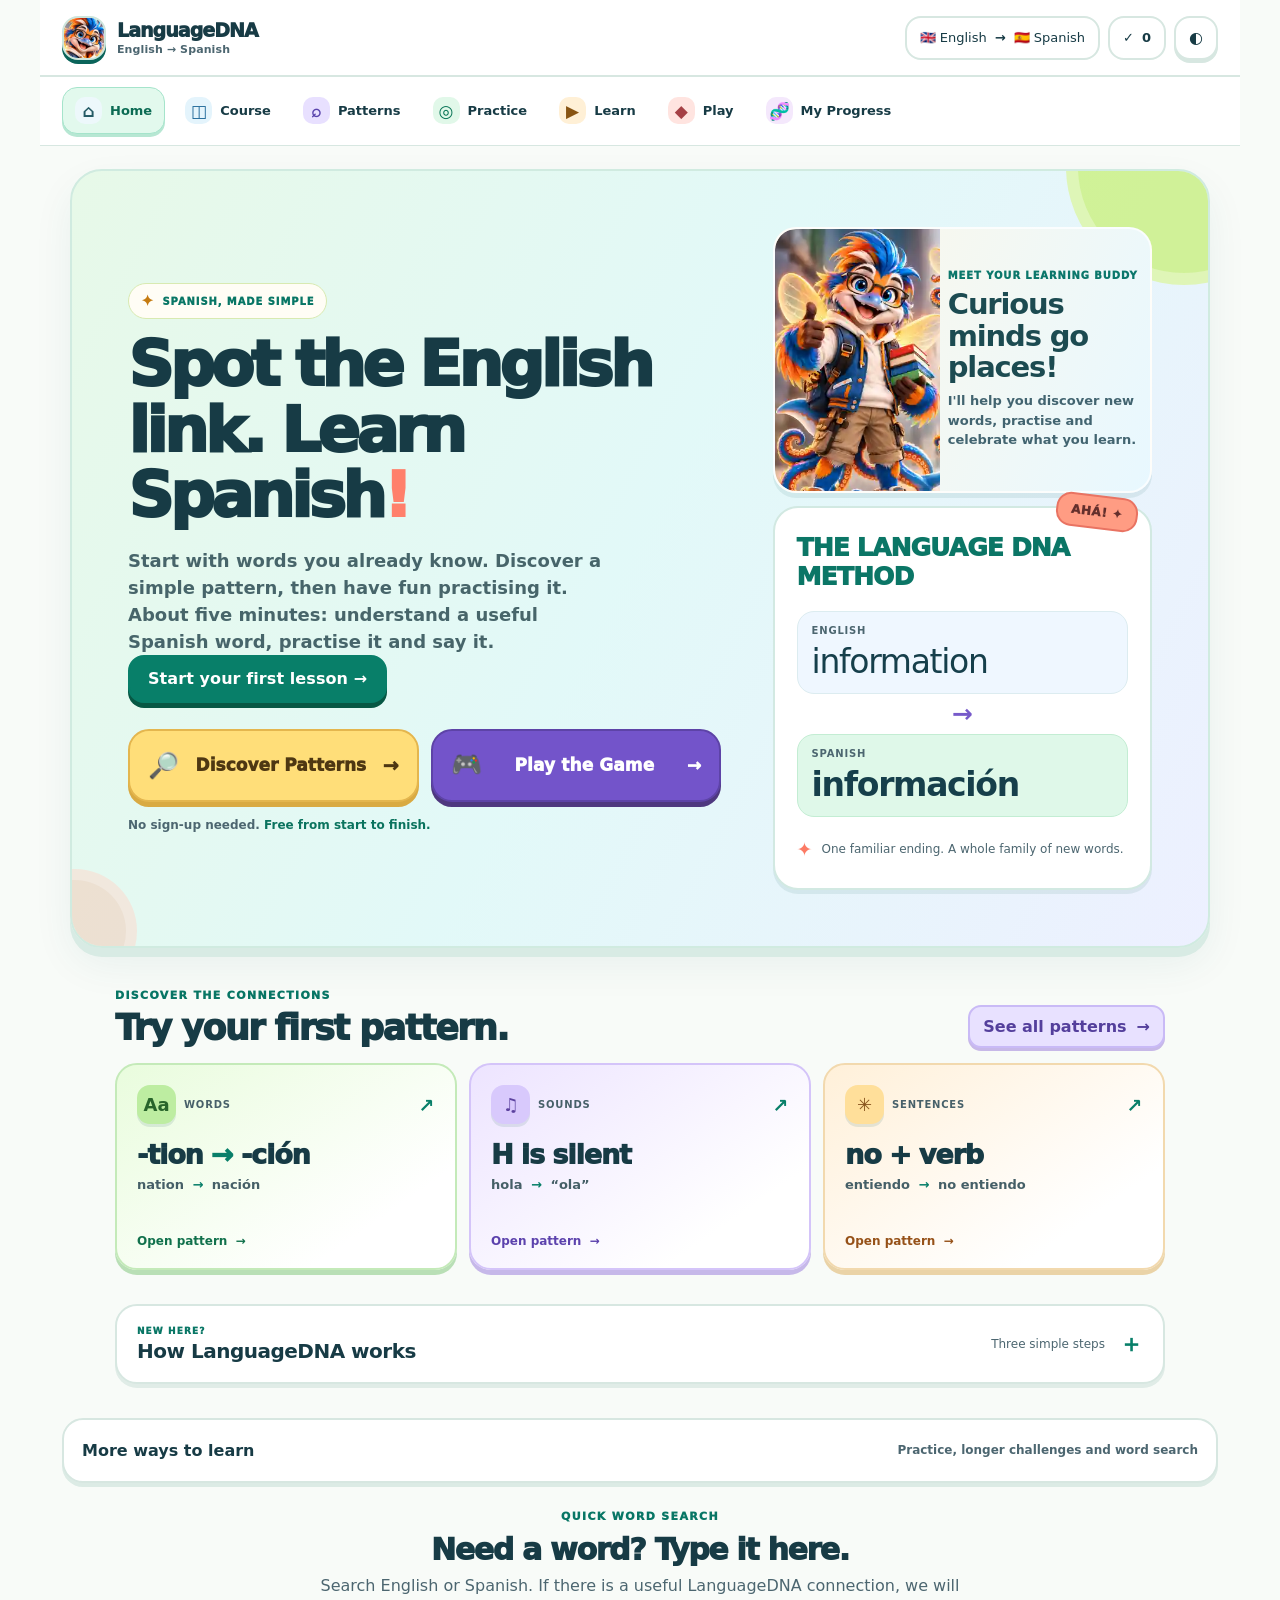
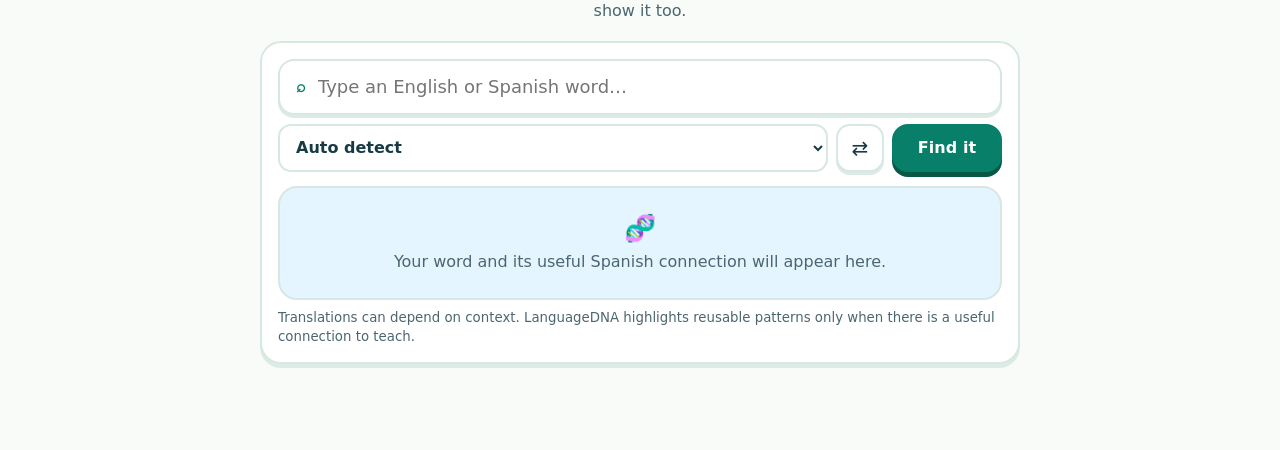
==== index.html @ 072f753b "Version, offline-cache, and test mascot integration: index.html" ====
<!DOCTYPE html>
<html lang="en">
<head>
  <meta charset="UTF-8" />
  <meta name="viewport" content="width=device-width, initial-scale=1" />
  <meta name="theme-color" content="#0b826d" />
  <meta name="description" content="LanguageDNA — learn Spanish through links between English and Spanish words, sounds and sentence patterns." />
  <title>LanguageDNA — Learn Spanish Through Patterns</title>
  <link rel="manifest" href="manifest.webmanifest" />
  <link rel="icon" href="app-icon.svg" type="image/svg+xml" />
  <link rel="stylesheet" href="styles.css?v=30" />
</head>
<body>
  <a class="skip-link" href="#main">Skip to content</a>
  <div class="app-shell">
    <header class="topbar">
      <button class="brand" type="button" data-view="home" aria-label="LanguageDNA home">
        <span class="brand-mark mascot-brand-mark" aria-hidden="true"><img src="assets/mascot/learning-buddy-face.webp" alt="" width="42" height="42" /></span>
        <span><strong>LanguageDNA</strong><small>English → Spanish</small></span>
      </button>
      <div class="topbar-actions">
        <div class="course-pill" aria-label="English to Spanish"><span>🇬🇧 English</span><b>→</b><span>🇪🇸 Spanish</span></div>
        <div class="stat-pill" title="Patterns strong in four or more skills"><span aria-hidden="true">✓</span><strong id="headerMastered">0</strong></div>
        <button class="icon-btn" id="themeButton" type="button" aria-label="Toggle dark mode" title="Toggle dark mode">◐</button>
      </div>
    </header>

    <nav class="primary-nav" aria-label="Primary navigation">
      <button class="nav-item active" type="button" data-view="home"><span>⌂</span><b>Home</b></button>
      <button class="nav-item mobile-hide" type="button" data-view="course"><span>◫</span><b>Course</b></button>
      <button class="nav-item" type="button" data-view="library"><span>⌕</span><b>Patterns</b></button>
      <button class="nav-item mobile-hide" type="button" data-view="practice"><span>◎</span><b>Practice</b></button>
      <button class="nav-item" type="button" data-view="tutor"><span>▶</span><b>Learn</b></button>
      <button class="nav-item" type="button" data-view="game"><span>◆</span><b>Play</b></button>
      <button class="nav-item mobile-hide" type="button" data-view="dna"><span>🧬</span><b>My Progress</b></button>
      <button class="nav-item mobile-more-trigger" type="button" data-mobile-more aria-expanded="false"><span>•••</span><b>More</b></button>
    </nav>
    <div class="mobile-more-menu" id="mobileMoreMenu" hidden>
      <button type="button" data-view="course"><span>◫</span><strong>Guided course</strong><small>A1 → A2 → B1 path</small></button>
      <button type="button" data-view="practice"><span>◎</span><strong>Practice</strong><small>Extra questions and speaking</small></button>
      <button type="button" data-view="dna"><span>🧬</span><strong>My Progress</strong><small>Your progress and reviews</small></button>
    </div>

    <main id="main">
      <section class="view active" data-view-panel="home">
        <section class="simple-home-hero" aria-labelledby="homeTitle">
          <div class="simple-home-copy">
            <span class="eyebrow">SPANISH, MADE SIMPLE</span>
            <h1 id="homeTitle">Spot the English link. Learn Spanish<span class="hero-period">!</span></h1>
            <p>Start with words you already know. Discover a simple pattern, then have fun practising it.</p>
            <p id="firstLessonOutcome">About five minutes: understand a useful Spanish word, practise it and say it.</p><button type="button" class="primary-btn" id="startBeginner">Start your first lesson →</button>
            <div class="simple-home-actions home-two-paths" aria-label="Two ways to learn Spanish">
              <button class="secondary-btn simple-home-explore" type="button" data-view="library"><span aria-hidden="true">🔎</span> Discover Patterns <span aria-hidden="true">→</span></button>
              <button class="primary-btn home-play-button" type="button" data-quest-open><span aria-hidden="true">🎮</span> Play the Game <span aria-hidden="true">→</span></button>
            </div>

            <small class="simple-start-note">No sign-up needed. <b>Free from start to finish.</b></small>
          </div>
          <div class="mascot-showcase">
            <div class="mascot-home-intro">
              <img class="mascot-home-art" src="assets/mascot/learning-buddy.webp" width="280" height="531" fetchpriority="high" decoding="async" alt="Our smiling blue-and-orange learning buddy with glasses, books, glowing wings and octopus tentacles." />
              <div class="mascot-home-greeting">
                <span>MEET YOUR LEARNING BUDDY</span>
                <strong>Curious minds go places!</strong>
                <small>I'll help you discover new words, practise and celebrate what you learn.</small>
              </div>
            </div>
            <div class="simple-dna-example" aria-label="Example: information becomes información">
              <span class="example-kicker">THE LANGUAGE DNA METHOD</span>
              <div class="example-words"><div><small>ENGLISH</small><span>information</span></div><b aria-hidden="true">→</b><div><small>SPANISH</small><strong>información</strong></div></div>
              <div class="example-bridge"><span aria-hidden="true">✦</span><span>One familiar ending. A whole family of new words.</span></div>
            </div>
          </div>
        </section>

        <section class="home-patterns" aria-labelledby="homePatternsTitle">
          <div class="home-patterns-heading">
            <div><span class="eyebrow">DISCOVER THE CONNECTIONS</span><h2 id="homePatternsTitle">Try your first pattern.</h2></div>
            <button class="home-patterns-all" type="button" data-view="library">See all patterns <span aria-hidden="true">→</span></button>
          </div>
          <div class="home-patterns-grid">
            <button type="button" class="home-pattern-card words" data-open="tion-cion" aria-label="Learn the tion to ción word pattern">
              <span class="home-pattern-category"><span class="home-pattern-symbol" aria-hidden="true">Aa</span> WORDS <span class="home-pattern-arrow" aria-hidden="true">↗</span></span>
              <strong>-tion <span aria-hidden="true">→</span> -ción</strong>
              <span class="home-pattern-sample">nation <b>→</b> nación</span>
              <span class="home-pattern-link">Open pattern <span aria-hidden="true">→</span></span>
            </button>
            <button type="button" class="home-pattern-card sounds" data-open="h-silent" aria-label="Learn the silent H sound pattern">
              <span class="home-pattern-category"><span class="home-pattern-symbol" aria-hidden="true">♫</span> SOUNDS <span class="home-pattern-arrow" aria-hidden="true">↗</span></span>
              <strong>H is silent</strong>
              <span class="home-pattern-sample">hola <b>→</b> “ola”</span>
              <span class="home-pattern-link">Open pattern <span aria-hidden="true">→</span></span>
            </button>
            <button type="button" class="home-pattern-card sentences" data-open="no-before-verb" aria-label="Learn how to say no plus a verb in Spanish">
              <span class="home-pattern-category"><span class="home-pattern-symbol" aria-hidden="true">✳</span> SENTENCES <span class="home-pattern-arrow" aria-hidden="true">↗</span></span>
              <strong>no + verb</strong>
              <span class="home-pattern-sample">entiendo <b>→</b> no entiendo</span>
              <span class="home-pattern-link">Open pattern <span aria-hidden="true">→</span></span>
            </button>
          </div>
        </section>

        <section class="home-learning-journey" id="homeLearningJourney" aria-label="Your next step" hidden></section>

        <section class="simple-how" aria-labelledby="simpleHowTitle">
          <details class="home-how-disclosure">
            <summary><span><span class="eyebrow">NEW HERE?</span><strong id="simpleHowTitle">How LanguageDNA works</strong></span><small>Three simple steps</small></summary>
          <div class="simple-section-heading">
            <span class="eyebrow">HOW IT WORKS</span>
            <h2>Three simple steps.</h2>
          </div>
          <div class="simple-how-grid">
            <article><span>1</span><div><strong>Start with English</strong><small>Begin with a word, phrase or idea you already understand.</small></div></article>
            <article><span>2</span><div><strong>Spot the Spanish link</strong><small>See and hear the connection without a long grammar lesson.</small></div></article>
            <article><span>3</span><div><strong>Use it straight away</strong><small>Choose it, say it and practise it in a real-life situation.</small></div></article>
          </div>
          </details>
        </section>

        <details class="home-more-tools"><summary><span>More ways to learn</span><small>Practice, longer challenges and word search</small></summary><section class="simple-next" aria-labelledby="simpleNextTitle">
          <div class="simple-section-heading">
            <span class="eyebrow">START ANYWHERE</span>
            <h2 id="simpleNextTitle">Choose another activity</h2>
          </div>
          <div class="simple-path-grid">
            <button type="button" class="simple-path-card learn" data-view="tutor" data-tutor-open="daily">
              <span>▶</span><div><strong>Learn now</strong><small>Continue your 5-minute lesson.</small></div>
            </button>
            <button type="button" class="simple-path-card" data-smart-review>
              <span>◎</span><div><strong>Practise</strong><small>Review what needs strengthening.</small></div>
            </button>
            <button type="button" class="simple-path-card" data-view="game" data-everyday-open="game">
              <span>◆</span><div><strong>40-question challenge</strong><small>Optional advanced challenge, not for first-time beginners.</small></div>
            </button>
            <a class="simple-path-card" href="#quickTranslator">
              <span>⌕</span><div><strong>Find a word</strong><small>Look up an English or Spanish word.</small></div>
            </a>
          </div>
        </section></details>

        <section class="simple-translator" id="quickTranslator" aria-labelledby="translatorTitle">
          <div class="simple-section-heading">
            <span class="eyebrow">QUICK WORD SEARCH</span>
            <h2 id="translatorTitle">Need a word? Type it here.</h2>
            <p>Search English or Spanish. If there is a useful LanguageDNA connection, we will show it too.</p>
          </div>
          <div class="translator-panel simple-translator-panel">
            <form id="translationForm" class="translation-form">
              <label class="translator-input-wrap">
                <span aria-hidden="true">⌕</span><span class="sr-only">Word to translate</span>
                <input id="translationInput" type="search" placeholder="Type an English or Spanish word…" autocomplete="off" spellcheck="false" />
              </label>
              <div class="translation-controls">
                <select id="translationDirection" aria-label="Translation direction">
                  <option value="auto">Auto detect</option>
                  <option value="en-es">English → Spanish</option>
                  <option value="es-en">Spanish → English</option>
                </select>
                <button id="translationSwap" class="swap-btn" type="button" aria-label="Swap translation direction" title="Swap direction">⇄</button>
                <button id="translationButton" class="primary-btn translate-btn" type="submit">Find it</button>
              </div>
            </form>
            <div id="translationResult" class="translation-result" aria-live="polite">
              <div class="translation-empty"><span>🧬</span><p>Your word and its useful Spanish connection will appear here.</p></div>
            </div>
            <small class="translator-note">Translations can depend on context. LanguageDNA highlights reusable patterns only when there is a useful connection to teach.</small>
          </div>
        </section>
      </section>

      <section class="view" data-view-panel="course">
        <div class="page-intro course-intro">
          <span class="eyebrow">GUIDED COURSE</span>
          <h1>From first links to real conversation.</h1>
          <p>Follow a clear A1 → A2 → B1 path. Units unlock as you build enough of the previous unit, while Smart Practice adapts the questions to your memory and weakest skills.</p>
        </div>

        <section class="course-progress-hero" id="courseProgressHero" aria-live="polite"></section>

        <div class="course-level-tabs" id="courseLevelTabs" aria-label="Course levels"></div>
        <section class="course-level-summary" id="courseLevelSummary"></section>
        <div class="course-unit-grid" id="courseUnitGrid"></div>
      </section>

      <section class="view" data-view-panel="library">
        <div class="page-intro library-intro library-intro-simple">
          <span class="eyebrow">PATTERNS</span>
          <h1>Learn one useful pattern at a time.</h1>
          <p>A pattern is a shortcut that helps English speakers understand, pronounce or build Spanish. Open one, understand the idea, then practise it.</p>
        </div>

        <section class="pattern-next-card" id="patternNextCard" aria-live="polite"></section>

        <section class="library-section library-section-simple" aria-labelledby="libraryTitle">
          <div class="library-simple-heading">
            <div>
              <span class="eyebrow">BROWSE PATTERNS</span>
              <h2 id="libraryTitle">Choose a pattern to discover.</h2>
              <p id="resultsSummary">Loading patterns…</p>
            </div>
          </div>

          <label class="pattern-search-simple">
            <span aria-hidden="true">⌕</span>
            <span class="sr-only">Search patterns</span>
            <input id="searchInput" type="search" placeholder="Search a pattern or example…" autocomplete="off" />
          </label>

          <div class="library-beginner-start"><span aria-hidden="true">🌱</span><div><strong>New to Spanish? Start here.</strong><small>Try the silent H — one simple idea you can learn in a minute.</small></div><button type="button" class="secondary-btn" data-open="h-silent">Try an easy pattern →</button></div>
          <div class="quick-filter-row library-filter-row" id="quickFilters" aria-label="Filter patterns">
            <button type="button" class="chip active" data-quick="all">All</button>
            <button type="button" class="chip" data-quick="cognates">Word patterns</button>
            <button type="button" class="chip" data-quick="pronunciation">Sounds</button>
            <button type="button" class="chip" data-quick="sentence">Sentences</button>
            <button type="button" class="chip" data-quick="verbs">Verbs</button>
            <button type="button" class="chip" data-quick="questions">Questions</button>
          </div>

          <div class="pattern-grid" id="patternGrid" aria-live="polite"></div>
          <div class="empty-state" id="emptyState" hidden>
            <strong>No patterns found.</strong>
            <p>Try another word or show all patterns.</p>
            <button type="button" class="secondary-btn" id="resetFilters">Show all patterns</button>
          </div>
        </section>
      </section>

      <section class="view" data-view-panel="practice">
        <div class="page-intro practice-intro">
          <span class="eyebrow">PRACTICE</span><h1>One clear question at a time.</h1>
          <p>Answer what you can. If you are unsure, tap <strong>Need help?</strong> for a short clue and example.</p>
        </div>
        <section class="smart-review-bar" id="smartReviewBar" aria-label="Spaced repetition review status">
          <div><span class="eyebrow">QUICK REVIEW</span><strong><span id="reviewDueCount">0</span> ready to review</strong><small id="reviewDueText">We will choose what is most useful to practise.</small></div>
          <button type="button" class="primary-btn" id="reviewStartButton" data-smart-review>Start smart review</button>
        </section>
        <section class="lesson-session-panel" id="lessonSessionPanel" hidden aria-live="polite"></section>
        <div class="practice-toolbar"><label for="practicePatternSelect"><strong>Choose a pattern to practise</strong></label><select id="practicePatternSelect"></select></div>
        <div class="practice-mode-grid">
          <button type="button" class="mode-card" data-mode="write"><span>✍️</span><strong>Write</strong><small>Type the Spanish</small></button>
          <button type="button" class="mode-card" data-mode="speak"><span>🎙️</span><strong>Speak</strong><small>Say it aloud</small></button>
          <button type="button" class="mode-card" data-mode="hear"><span>👂</span><strong>Hear</strong><small>Understand the sound</small></button>
          <button type="button" class="mode-card active" data-mode="choice"><span>↔️</span><strong>Choose</strong><small>Best for beginners</small></button>
          <button type="button" class="mode-card" data-mode="tick"><span>✓</span><strong>Spot it</strong><small>Rapid recognition</small></button>
        </div>
        <section class="practice-stage" id="practiceStage" aria-live="polite"></section>
      </section>

      <section class="view" data-view-panel="tutor">
        <div class="page-intro tutor-intro">
          <span class="eyebrow">PERSONALISED SPANISH COACH</span>
          <h1>Use the Spanish you already know.</h1>
          <p>Keep it simple: a five-minute daily lesson, short real-life scenarios, and a conversation coach that stays close to your unlocked vocabulary instead of overwhelming you.</p>
        </div>

        <div class="tutor-tabs" aria-label="Tutor modes">
          <button type="button" class="active" data-tutor-tab="daily">Daily 5</button>
          <button type="button" data-tutor-tab="conversation">Conversation</button>
          <button type="button" data-tutor-tab="scenarios">Real-life scenarios</button>
        </div>

        <section id="dailyTutorPanel"></section>
        <section id="conversationTutorPanel" hidden></section>
        <section id="scenarioTutorPanel" hidden></section>
      </section>

      <section class="view" data-view-panel="game">
        <div class="page-intro game-intro">
          <span class="eyebrow">PLAY LANGUAGE DNA</span>
          <h1>Little quests. Big discoveries.</h1>
          <p>Five fun questions per adventure. Learn the Spanish link, collect stars and try a new world whenever you're ready.</p>
        </div>

        <section id="patternQuest" class="pattern-quest" aria-label="Pattern Quest game"></section>
        <div class="everyday-game-tabs" aria-label="More word challenges">
          <button type="button" class="active" data-everyday-tab="learn">More words to explore</button>
          <button type="button" data-everyday-tab="game">Advanced 40-question challenge</button>
        </div>

        <section id="everydayLearnPanel"></section>
        <section id="gameModePanel" hidden></section>
      </section>

      <section class="view" data-view-panel="dna">
        <div class="page-intro dna-intro">
          <span class="eyebrow">MY SPANISH</span><h1>See what you can actually do.</h1>
          <p>Useful real-life abilities first. Detailed learning data stays available when you want it.</p>
        </div>

        <section class="dna-outcome-hero" id="dnaOutcomeHero" aria-live="polite"></section>
        <section class="quest-progress-summary" id="questProgressSummary" aria-label="Pattern Quest stars"></section>

        <section class="dna-capabilities-section" aria-labelledby="dnaCapabilitiesTitle">
          <div class="section-heading compact">
            <div><span class="eyebrow">REAL-LIFE ABILITIES</span><h2 id="dnaCapabilitiesTitle">What your Spanish is unlocking.</h2></div>
          </div>
          <div class="dna-capability-grid" id="dnaCapabilities"></div>
        </section>

        <section class="journey-wins" aria-labelledby="journeyWinsTitle">
          <div class="section-heading compact"><div>
            <span class="eyebrow">SMALL WINS</span>
            <h2 id="journeyWinsTitle">Progress at your pace.</h2>
            <p id="journeyWinsStatus">Your learning milestones appear here. No streak pressure.</p>
          </div></div>
          <div class="journey-milestones" id="journeyMilestones"></div>
        </section>

        <section class="app-progress-tools" id="appProgressTools" aria-live="polite"></section>

        <details class="dna-more-details">
          <summary><span>More progress details</span><small>Memory, pronunciation, patterns and weekly activity</small></summary>
          <div class="dna-details-inner">
            <div class="dna-overview dna-detail-progress">
              <div class="dna-ring" id="dnaRing"><div><strong id="dnaPercent">0%</strong><span>skills built</span></div></div>
              <div class="skill-summary" id="skillSummary"></div>
            </div>

            <div class="dna-intelligence-grid" id="dnaIntelligenceGrid">
              <article class="dna-metric"><span>🧬</span><strong id="dnaPatternStrong">0</strong><small>strong patterns</small></article>
              <article class="dna-metric"><span>⏱</span><strong id="dnaReviewDue">0</strong><small>reviews due</small></article>
              <article class="dna-metric"><span>🎙️</span><strong id="dnaPronunciation">—</strong><small>speech recognition average</small></article>
              <article class="dna-metric"><span>🧱</span><strong id="dnaSentenceStrong">0</strong><small>sentence frames strong</small></article>
              <article class="dna-metric"><span>🔗</span><strong id="dnaWordReach">—</strong><small>pattern-linked words in reach</small></article>
              <article class="dna-metric"><span>💬</span><strong id="dnaWordsKnown">0</strong><small>everyday words familiar</small></article>
              <article class="dna-metric"><span>🌍</span><strong id="dnaSituationsReady">—</strong><small>real-life situations ready</small></article>
              <article class="dna-metric"><span>☀️</span><strong id="dnaDailyWeek">—</strong><small>Daily 5s this week</small></article>
            </div>

            <section class="dna-health-grid">
              <article class="dna-health-card" id="memoryHealth"></article>
              <article class="dna-health-card" id="pronunciationHealth"></article>
            </section>

            <section class="dna-command-center" id="dnaCommandCenter">
              <div class="section-heading">
                <div><span class="eyebrow">YOUR LEARNING</span><h2>Why LanguageDNA chose your next step.</h2></div>
              </div>
              <div class="command-grid">
                <article class="command-primary" id="dnaRecommendation"></article>
                <article class="command-card" id="weeklyProgress"></article>
                <article class="command-card" id="strengthProfile"></article>
                <article class="command-card" id="reviewCalendar"></article>
              </div>
            </section>

            <section class="dna-section">
              <div class="section-heading"><div><span class="eyebrow">YOUR PATTERN MAP</span><h2>Connections by family</h2><p>Tap any node to reopen that pattern.</p></div></div>
              <div class="dna-map" id="dnaMap"></div>
            </section>

            <section class="dna-section">
              <div class="section-heading"><div><span class="eyebrow">MEANING COVERAGE</span><h2>WHO · WHAT · WHERE · WHY · WHEN</h2></div></div>
              <div class="coverage-grid" id="coverageGrid"></div>
            </section>

            <section class="next-best" id="nextBestCard">
              <div><span class="eyebrow">NEXT BEST LINK</span><h2 id="nextBestTitle">Start your first pattern</h2><p id="nextBestText">Your next useful connection will appear here.</p></div>
              <button type="button" class="primary-btn" id="nextBestButton">Practise this link</button>
            </section>
          </div>
        </details>
      </section>
    </main>
  </div>

  <dialog class="pattern-dialog" id="patternDialog" aria-labelledby="dialogTitle">
    <div class="dialog-inner"><button type="button" class="dialog-close" aria-label="Close">×</button><div id="dialogContent"></div></div>
  </dialog>

  <dialog class="account-dialog" id="accountDialog" aria-label="Free LanguageDNA account">
    <div class="account-dialog-inner"><button type="button" class="dialog-close" data-account-close aria-label="Close account window">×</button><div id="accountDialogContent"></div></div>
  </dialog>

  <div class="toast" id="toast" role="status" aria-live="polite"></div>
  <script src="supabase-config.js?v=1"></script>
  <script src="cloud-sync.js?v=2"></script>
  <script src="everyday-data.js?v=1"></script>
  <script src="pattern-teaching.js?v=4"></script>
  <script src="app.js?v=32"></script>
  <script src="profile-tools.js?v=3"></script>
  <script src="learning-wins.js?v=3"></script>
  <script src="pattern-quest.js?v=9"></script>
</body>
</html>
---- styles.css ----
:root{--bg:#f8f7f0;--surface:#fff;--surface-2:#f0f3ed;--text:#143b31;--muted:#64756f;--border:#d7dfd8;--green:#1d6b54;--green-dark:#123c31;--green-soft:#dff0e8;--lime:#b8d84f;--sound:#e4eef5;--word:#e8f2df;--sentence:#f5eadc;--verb:#eee7f7;--question:#f5e6ea;--shadow:0 18px 50px rgba(22,61,51,.09)}
*{box-sizing:border-box}html{scroll-behavior:smooth}body{margin:0;background:var(--bg);color:var(--text);font-family:Inter,ui-sans-serif,system-ui,-apple-system,BlinkMacSystemFont,"Segoe UI",sans-serif}button,input,select{font:inherit}button{color:inherit}button:focus-visible,input:focus-visible,select:focus-visible{outline:3px solid rgba(29,107,84,.26);outline-offset:2px}.sr-only{position:absolute!important;width:1px!important;height:1px!important;padding:0!important;margin:-1px!important;overflow:hidden!important;clip:rect(0,0,0,0)!important;white-space:nowrap!important;border:0!important}.skip-link{position:absolute;left:-999px;top:0;background:var(--text);color:#fff;padding:10px;z-index:100}.skip-link:focus{left:8px;top:8px}.app-shell{width:min(1200px,100%);margin:0 auto;min-height:100vh}
.topbar{min-height:76px;display:flex;align-items:center;justify-content:space-between;gap:16px;padding:13px 22px;border-bottom:1px solid var(--border);position:sticky;top:0;z-index:30;background:color-mix(in srgb,var(--bg) 94%,transparent);backdrop-filter:blur(14px)}.brand{display:flex;align-items:center;gap:11px;border:0;background:transparent;padding:0;cursor:pointer;text-align:left}.brand-mark{width:44px;height:44px;display:grid;place-items:center;border-radius:14px;background:var(--green-soft);font-size:24px}.brand strong{display:block;font-size:18px;letter-spacing:-.02em}.brand small{display:block;color:var(--muted);font-size:11px;margin-top:2px}.topbar-actions{display:flex;align-items:center;gap:8px}.course-pill,.stat-pill{min-height:44px;border:1px solid var(--border);background:var(--surface);border-radius:14px;display:flex;align-items:center;gap:8px;padding:0 13px;font-size:13px}.icon-btn{width:44px;height:44px;border:1px solid var(--border);background:var(--surface);border-radius:14px;cursor:pointer}
.primary-nav{display:flex;gap:6px;padding:9px 22px;border-bottom:1px solid var(--border);background:var(--bg);position:sticky;top:76px;z-index:25}.nav-item{min-height:46px;padding:0 16px;display:flex;align-items:center;gap:8px;border:0;border-radius:13px;background:transparent;cursor:pointer;color:var(--muted)}.nav-item b{font-weight:800}.nav-item.active{background:var(--green-soft);color:var(--green-dark)}
main{padding:0 22px 52px}.view{display:none}.view.active{display:block}h1,h2,h3,p{margin-top:0}h1{font-size:clamp(42px,6vw,72px);line-height:.98;letter-spacing:-.055em;margin-bottom:21px}h1 em{font-style:normal;color:var(--green)}h2{letter-spacing:-.04em}.eyebrow{display:inline-block;font-size:11px;font-weight:900;letter-spacing:.12em;color:var(--green);margin-bottom:9px}.primary-btn,.secondary-btn{min-height:48px;padding:0 18px;border-radius:14px;font-weight:850;cursor:pointer}.primary-btn{border:1px solid var(--green-dark);background:var(--green-dark);color:#fff}.secondary-btn{border:1px solid var(--border);background:var(--surface);color:var(--text)}.text-btn{border:0;background:transparent;color:var(--green);font-weight:850;cursor:pointer}
.welcome-grid{display:grid;grid-template-columns:minmax(0,.92fr) minmax(450px,1.08fr);gap:36px;align-items:center;padding:54px 0 42px}.welcome-copy p{color:var(--muted);font-size:18px;line-height:1.65;max-width:620px}.welcome-actions{display:flex;gap:10px;flex-wrap:wrap;margin-top:24px}.beginner-steps{display:grid;grid-template-columns:repeat(3,1fr);gap:9px;margin-top:29px}.beginner-steps>div{min-width:0;border-top:1px solid var(--border);padding-top:13px;display:flex;gap:9px}.beginner-steps>div>span{width:25px;height:25px;flex:0 0 auto;display:grid;place-items:center;border-radius:999px;background:var(--green-soft);font-size:11px;font-weight:900}.beginner-steps p{margin:0!important;font-size:13px!important;line-height:1.35!important}.beginner-steps strong,.beginner-steps small{display:block}.beginner-steps small{color:var(--muted);margin-top:3px}
.translator-panel{min-width:0;background:var(--surface);border:1px solid var(--border);border-radius:28px;padding:22px;box-shadow:var(--shadow)}.translator-heading{display:flex;justify-content:space-between;gap:16px;align-items:flex-start;margin-bottom:16px}.translator-heading .eyebrow{margin-bottom:4px}.translator-heading h2{font-size:31px;margin:0}.translator-badge{padding:7px 10px;border-radius:999px;background:var(--green-soft);color:var(--green-dark);font-size:11px;font-weight:850;white-space:nowrap}.translation-form{display:grid;gap:9px}.translator-input-wrap{min-height:62px;display:flex;align-items:center;gap:10px;padding:0 16px;border:1px solid var(--border);background:var(--bg);border-radius:17px}.translator-input-wrap>span[aria-hidden]{color:var(--green);font-weight:900}.translator-input-wrap input{width:100%;min-width:0;border:0;outline:0;background:transparent;color:var(--text);font-size:18px}.translation-controls{display:grid;grid-template-columns:minmax(0,1fr) 48px auto;gap:8px}.translation-controls select{min-width:0;min-height:48px;border:1px solid var(--border);background:var(--surface);color:var(--text);border-radius:14px;padding:0 12px}.swap-btn{width:48px;min-height:48px;border:1px solid var(--border);border-radius:14px;background:var(--surface);cursor:pointer;font-size:20px}.translate-btn{min-width:110px}.translation-result{margin-top:14px;min-height:155px;padding:15px;border:1px solid var(--border);background:var(--surface-2);border-radius:18px}.translation-empty,.translation-loading,.translation-error{min-height:123px;display:grid;place-items:center;align-content:center;text-align:center;color:var(--muted)}.translation-empty span{font-size:26px}.translation-empty p,.translation-loading p,.translation-error p{margin:7px 0 0;line-height:1.45}.translation-loading span{width:24px;height:24px;border:3px solid var(--border);border-top-color:var(--green);border-radius:50%;animation:spin .8s linear infinite}@keyframes spin{to{transform:rotate(360deg)}}.translation-meta{font-size:10px;font-weight:900;letter-spacing:.08em;text-transform:uppercase;color:var(--muted);margin-bottom:9px}.translation-pair{display:grid;grid-template-columns:1fr 28px 1fr;gap:9px;align-items:center}.translation-side{position:relative;min-width:0;padding:12px 42px 12px 12px;border-radius:14px;background:var(--surface);border:1px solid var(--border)}.translation-side.target{background:var(--green-soft)}.translation-side small{display:block;color:var(--muted);font-size:10px;margin-bottom:3px}.translation-side strong{display:block;font-size:clamp(19px,3vw,26px);letter-spacing:-.035em;overflow-wrap:anywhere}.translation-arrow{text-align:center;color:var(--green);font-weight:900;font-size:18px}.audio-dot{position:absolute;right:8px;top:50%;transform:translateY(-50%);width:34px;height:34px;border:1px solid var(--border);border-radius:10px;background:var(--surface);cursor:pointer}.translation-pattern-hint{width:100%;margin-top:9px;min-height:53px;display:grid;grid-template-columns:28px 1fr auto;gap:9px;align-items:center;text-align:left;border:1px solid var(--border);border-radius:14px;background:var(--surface);padding:8px 11px;cursor:pointer}.translation-pattern-hint small{display:block;color:var(--muted);font-size:9px;text-transform:uppercase;letter-spacing:.07em}.translation-pattern-hint strong{display:block;margin-top:2px;font-size:14px}.translation-alternatives{margin-top:9px}.translation-alternatives small{color:var(--muted)}.translation-alternatives div{display:flex;flex-wrap:wrap;gap:5px;margin-top:6px}.translation-alternatives span{padding:5px 8px;background:var(--surface);border:1px solid var(--border);border-radius:999px;font-size:12px}.translator-note{display:block;margin-top:9px;color:var(--muted);line-height:1.4}
.home-section{margin:16px 0 46px}.section-heading{display:flex;align-items:end;justify-content:space-between;gap:16px;margin-bottom:17px}.section-heading.compact{align-items:center}.section-heading h2{margin:0;font-size:31px}.section-heading p{margin:6px 0 0;color:var(--muted)}.starter-grid{display:grid;grid-template-columns:repeat(3,1fr);gap:11px}.starter-card{border:1px solid var(--border);background:var(--surface);border-radius:20px;padding:17px;cursor:pointer;text-align:left;min-height:172px;display:flex;flex-direction:column}.starter-card-top{display:flex;align-items:center;justify-content:space-between;gap:8px}.starter-number{font-size:11px;font-weight:900;color:var(--muted)}.starter-card h3{font-size:21px;margin:18px 0 6px}.starter-card p{color:var(--muted);font-size:14px;line-height:1.45}.starter-card .mini-progress{margin-top:auto}.family-grid{display:grid;grid-template-columns:repeat(5,1fr);gap:10px}.family-card{min-height:145px;border:1px solid var(--border);background:var(--surface);border-radius:19px;padding:15px;text-align:left;cursor:pointer}.family-card span{font-size:24px}.family-card strong{display:block;font-size:18px;margin:13px 0 4px}.family-card small{display:block;color:var(--muted);line-height:1.35}.family-card b{display:block;margin-top:12px;font-size:11px;color:var(--green)}.lens-row{display:grid;grid-template-columns:repeat(5,1fr);gap:9px}.lens-card{min-height:112px;text-align:left;border:1px solid var(--border);background:var(--surface);border-radius:17px;padding:14px;cursor:pointer}.lens-card span{display:block;font-size:20px;margin-bottom:12px}.lens-card strong{display:block}.lens-card small{display:block;color:var(--muted);line-height:1.35;margin-top:4px}.lens-card.active{border-color:var(--green);background:var(--green-soft);box-shadow:0 0 0 3px rgba(29,107,84,.08)}
.page-intro{padding:50px 0 22px}.page-intro h1{font-size:clamp(40px,5.4vw,64px);max-width:900px}.page-intro p{font-size:17px;line-height:1.6;color:var(--muted);max-width:760px}.family-tabs{display:flex;gap:8px;flex-wrap:wrap;margin:8px 0 25px}.family-tab{min-height:42px;padding:0 13px;border:1px solid var(--border);border-radius:13px;background:var(--surface);cursor:pointer;font-weight:800}.family-tab.active{background:var(--green-dark);color:#fff;border-color:var(--green-dark)}.meaning-filter{margin:10px 0 29px}.compact-lenses .lens-card{min-height:76px;display:flex;align-items:center;gap:9px}.compact-lenses .lens-card span{margin:0}.library-section{margin-bottom:42px}.search-bar{display:grid;grid-template-columns:minmax(0,1fr) 180px 170px;gap:9px;margin-bottom:10px}.search-box{min-height:51px;display:flex;align-items:center;gap:9px;background:var(--surface);border:1px solid var(--border);border-radius:14px;padding:0 14px}.search-box input{width:100%;border:0;outline:0;background:transparent;color:var(--text);font-size:16px}.search-bar select,.practice-toolbar select{min-height:51px;border:1px solid var(--border);background:var(--surface);color:var(--text);border-radius:14px;padding:0 12px}.quick-filter-row{display:flex;gap:7px;flex-wrap:wrap;margin-bottom:17px}.chip{min-height:37px;padding:0 12px;border:1px solid var(--border);background:var(--surface);border-radius:999px;cursor:pointer;color:var(--muted);font-weight:750}.chip.active{background:var(--green-dark);border-color:var(--green-dark);color:#fff}.pattern-grid{display:grid;grid-template-columns:repeat(3,1fr);gap:11px}.pattern-card{border:1px solid var(--border);background:var(--surface);border-radius:20px;padding:17px;min-height:246px;display:flex;flex-direction:column}.pattern-card-top{display:flex;align-items:center;justify-content:space-between;gap:8px}.mini-badge{display:inline-flex;align-items:center;min-height:27px;padding:0 9px;border-radius:999px;font-size:9px;letter-spacing:.07em;font-weight:900}.mini-badge.visual{background:var(--word);color:#355a2d}.mini-badge.sound{background:var(--sound);color:#2a596d}.mini-badge.writing{background:var(--sentence);color:#704a2d}.pattern-card h3{font-size:20px;margin:16px 0 7px}.pattern-card .rule{font-size:14px;line-height:1.45;color:var(--muted);min-height:42px}.pattern-card .unlock{font-size:12px;color:var(--green);font-weight:800;margin:4px 0 12px}.lens-tags{display:flex;gap:5px;flex-wrap:wrap;margin:5px 0 11px}.lens-tag{padding:3px 7px;border-radius:999px;background:var(--surface-2);color:var(--muted);font-size:9px;font-weight:900}.skill-dots{display:flex;gap:5px;align-items:center;margin:2px 0 12px}.skill-dot{width:18px;height:18px;border-radius:999px;border:1px solid var(--border);display:grid;place-items:center;font-size:9px;color:var(--muted);background:var(--bg)}.skill-dot.on{background:var(--green-dark);border-color:var(--green-dark);color:#fff}.mini-progress{height:7px;background:var(--surface-2);border-radius:999px;overflow:hidden}.mini-progress span{display:block;height:100%;background:var(--green);border-radius:inherit}.pattern-card-actions{margin-top:auto;display:flex;gap:7px}.card-btn{flex:1;min-height:40px;border:1px solid var(--border);background:var(--surface);border-radius:11px;font-weight:800;cursor:pointer}.card-btn.primary{background:var(--green-soft);color:var(--green-dark)}.empty-state{text-align:center;padding:45px 20px;border:1px dashed var(--border);border-radius:18px;color:var(--muted)}
.practice-toolbar{display:grid;grid-template-columns:90px minmax(0,560px);align-items:center;gap:10px;margin:7px 0 18px}.practice-mode-grid{display:grid;grid-template-columns:repeat(5,1fr);gap:9px;margin-bottom:16px}.mode-card{min-height:112px;border:1px solid var(--border);background:var(--surface);border-radius:18px;padding:14px;text-align:left;cursor:pointer}.mode-card span,.mode-card strong,.mode-card small{display:block}.mode-card span{font-size:23px;margin-bottom:11px}.mode-card small{color:var(--muted);margin-top:3px}.mode-card.active{background:var(--green-soft);border-color:#bdd8ca}.practice-stage{min-height:350px;border:1px solid var(--border);background:var(--surface);border-radius:24px;padding:26px;box-shadow:var(--shadow)}.practice-head{display:flex;justify-content:space-between;gap:15px;align-items:flex-start}.practice-head h2{font-size:28px;margin:5px 0 4px}.practice-head p{color:var(--muted);line-height:1.45}.practice-score{flex:0 0 auto;font-size:12px;font-weight:900;color:var(--muted)}.prompt-box{margin:20px 0;padding:19px;border-radius:17px;background:var(--surface-2)}.prompt-label{display:block;font-size:10px;font-weight:900;letter-spacing:.09em;color:var(--muted);margin-bottom:7px}.prompt-box strong{font-size:clamp(24px,4vw,39px);letter-spacing:-.03em}.answer-form{display:flex;gap:8px}.answer-form input{flex:1;min-width:0;min-height:50px;border:1px solid var(--border);background:var(--bg);color:var(--text);border-radius:13px;padding:0 14px;font-size:16px}.feedback{margin-top:13px;min-height:48px;padding:12px 14px;border-radius:13px;background:var(--surface-2);color:var(--muted)}.feedback.correct{background:#e5f3e7;color:#2e6338}.feedback.incorrect{background:#f8e8e4;color:#824435}.choice-grid{display:grid;grid-template-columns:repeat(2,1fr);gap:9px;margin-top:16px}.choice-btn{min-height:82px;border:1px solid var(--border);background:var(--bg);border-radius:15px;padding:13px;cursor:pointer;font-size:17px;font-weight:800}.choice-btn.correct{border-color:#69a970;background:#e5f3e7}.choice-btn.incorrect{border-color:#bd7868;background:#f8e8e4}.big-listen{width:100%;min-height:108px;border:1px solid var(--border);background:var(--surface-2);border-radius:17px;cursor:pointer;font-size:22px;font-weight:850}.tick-list{display:grid;gap:8px;margin:16px 0}.tick-item{display:flex;align-items:center;gap:11px;min-height:52px;border:1px solid var(--border);background:var(--bg);border-radius:13px;padding:10px 12px}.tick-item input{width:20px;height:20px;accent-color:var(--green)}.practice-actions{display:flex;gap:8px;flex-wrap:wrap;margin-top:16px}.mic-btn{min-height:48px;padding:0 17px;border:1px solid var(--green-dark);background:var(--green-dark);color:#fff;border-radius:13px;cursor:pointer;font-weight:850}.practice-footer{margin-top:19px;padding-top:15px;border-top:1px solid var(--border);display:flex;align-items:center;justify-content:space-between;gap:12px}.practice-footer small{color:var(--muted)}.skip-btn{min-height:42px;padding:0 14px;border:1px solid var(--border);background:var(--bg);border-radius:12px;cursor:pointer;font-weight:800}
.dna-overview{display:grid;grid-template-columns:240px 1fr;gap:28px;align-items:center}.dna-ring{width:220px;height:220px;border-radius:50%;display:grid;place-items:center;background:conic-gradient(var(--green) 0deg,var(--surface-2) 0deg);position:relative}.dna-ring:after{content:"";position:absolute;inset:25px;border-radius:50%;background:var(--bg)}.dna-ring div{position:relative;z-index:2;text-align:center}.dna-ring strong{display:block;font-size:45px;letter-spacing:-.05em}.dna-ring span{color:var(--muted);font-size:12px}.skill-summary{display:grid;grid-template-columns:repeat(5,1fr);gap:8px}.skill-stat{border:1px solid var(--border);background:var(--surface);border-radius:16px;padding:14px}.skill-stat span{font-size:20px}.skill-stat strong{display:block;font-size:24px;margin:7px 0 2px}.skill-stat small{color:var(--muted)}.dna-section{margin:38px 0}.dna-map{display:grid;grid-template-columns:repeat(5,1fr);gap:10px}.dna-family{position:relative;border:1px solid var(--border);background:var(--surface);border-radius:19px;padding:14px}.dna-family h3{margin:0 0 12px;font-size:16px}.dna-nodes{display:grid;gap:7px}.dna-node{position:relative;width:100%;text-align:left;min-height:44px;border:1px solid var(--border);background:var(--bg);border-radius:12px;padding:8px 10px;cursor:pointer}.dna-node strong{display:block;font-size:12px;overflow:hidden;text-overflow:ellipsis;white-space:nowrap}.dna-node small{color:var(--muted);font-size:10px}.dna-node:before{content:"";position:absolute;left:-8px;top:50%;width:7px;border-top:1px solid var(--border)}.coverage-grid{display:grid;grid-template-columns:repeat(5,1fr);gap:9px}.coverage-card{background:var(--surface);border:1px solid var(--border);border-radius:16px;padding:14px}.coverage-card strong{font-size:16px}.coverage-bar{height:8px;background:var(--surface-2);border-radius:999px;margin:12px 0 6px;overflow:hidden}.coverage-bar span{display:block;height:100%;background:var(--green);border-radius:inherit}.coverage-card small{color:var(--muted)}.next-best{display:flex;align-items:center;justify-content:space-between;gap:20px;margin:28px 0;background:var(--green-dark);color:#fff;border-radius:23px;padding:23px}.next-best .eyebrow{color:#b9e1d2}.next-best h2{margin:0 0 5px}.next-best p{margin:0;color:#cbdad4}.next-best .primary-btn{background:#fff;color:var(--green-dark);border-color:#fff;flex:0 0 auto}
.pattern-dialog{width:min(760px,calc(100% - 22px));border:0;border-radius:26px;padding:0;background:var(--surface);color:var(--text);box-shadow:0 32px 90px rgba(0,0,0,.25)}.pattern-dialog::backdrop{background:rgba(13,32,27,.56);backdrop-filter:blur(3px)}.dialog-inner{padding:25px;position:relative}.dialog-close{position:absolute;right:15px;top:15px;width:42px;height:42px;border:1px solid var(--border);background:var(--bg);border-radius:12px;cursor:pointer;font-size:23px;z-index:2}.dialog-hero{padding-right:50px}.dialog-hero h2{font-size:clamp(31px,6vw,53px);margin:16px 0 9px;letter-spacing:-.055em}.dialog-hero p{color:var(--muted);line-height:1.6}.pattern-transform{margin:17px 0;border:1px solid var(--border);background:var(--surface-2);border-radius:18px;padding:16px}.pattern-transform-label{font-size:10px;font-weight:900;letter-spacing:.08em;color:var(--muted);margin-bottom:9px}.transform-example{display:grid;grid-template-columns:1fr 32px 1fr auto;align-items:center;gap:9px;padding:9px 0;border-bottom:1px solid var(--border)}.transform-example:last-child{border-bottom:0}.transform-example .arrow{text-align:center;color:var(--green);font-weight:900}.transform-word{font-size:18px;font-weight:800;overflow-wrap:anywhere}.transform-word mark{background:transparent;color:var(--green);font-weight:950;text-decoration:underline;text-decoration-color:var(--lime);text-decoration-thickness:3px;text-underline-offset:3px}.small-audio{width:38px;height:38px;border:1px solid var(--border);background:var(--surface);border-radius:10px;cursor:pointer}.unlock-panel{margin:17px 0;padding:15px;border-radius:17px;background:var(--green-soft)}.unlock-panel h3{margin:0 0 6px}.unlock-panel p{margin:0;color:var(--green-dark);line-height:1.5}.skill-strip{display:grid;grid-template-columns:repeat(5,1fr);gap:7px;margin:17px 0}.skill-button{min-height:62px;border:1px solid var(--border);background:var(--bg);border-radius:13px;cursor:pointer;padding:8px;text-align:center}.skill-button span,.skill-button strong{display:block}.skill-button span{font-size:18px;margin-bottom:4px}.skill-button strong{font-size:11px}.skill-button.done{background:var(--green-dark);color:#fff;border-color:var(--green-dark)}.related-section{margin-top:19px}.related-section h3{font-size:16px}.related-grid{display:grid;grid-template-columns:repeat(2,1fr);gap:7px}.related-card{min-height:58px;border:1px solid var(--border);background:var(--surface);border-radius:13px;padding:9px 11px;text-align:left;cursor:pointer}.related-card strong{display:block;font-size:13px}.related-card small{color:var(--muted)}.toast{position:fixed;left:50%;bottom:20px;transform:translate(-50%,20px);background:var(--green-dark);color:#fff;padding:11px 15px;border-radius:12px;opacity:0;pointer-events:none;transition:.2s ease;z-index:70;box-shadow:var(--shadow)}.toast.show{opacity:1;transform:translate(-50%,0)}
body.dark{--bg:#10241f;--surface:#17312a;--surface-2:#1e3b33;--text:#eef8f4;--muted:#a8bbb3;--border:#315047;--green:#77c8aa;--green-dark:#0b1916;--green-soft:#234b3f;--word:#284838;--sound:#234451;--sentence:#4b3b2c;--verb:#3b334d;--question:#49313a;--shadow:0 18px 50px rgba(0,0,0,.2)}body.dark .dna-ring:after{background:var(--bg)}
@media(hover:hover) and (pointer:fine){.starter-card:hover,.family-card:hover,.pattern-card:hover,.lens-card:hover,.mode-card:hover,.dna-node:hover,.related-card:hover{transform:translateY(-2px);border-color:#b7c8be}}
@media(max-width:980px){.welcome-grid{grid-template-columns:1fr;padding-top:40px}.translator-panel{max-width:760px}.family-grid{grid-template-columns:repeat(3,1fr)}.starter-grid{grid-template-columns:repeat(2,1fr)}.pattern-grid{grid-template-columns:repeat(2,1fr)}.skill-summary{grid-template-columns:repeat(3,1fr)}.dna-map{grid-template-columns:repeat(3,1fr)}.coverage-grid{grid-template-columns:repeat(3,1fr)}}
@media(max-width:680px){.app-shell{padding-bottom:78px}.topbar{min-height:67px;padding:10px 14px}.brand small{display:none}.course-pill{display:none}.primary-nav{position:fixed;left:0;right:0;top:auto;bottom:0;z-index:50;justify-content:space-around;padding:7px;background:var(--surface);border-top:1px solid var(--border);border-bottom:0;box-shadow:0 -8px 24px rgba(0,0,0,.05)}.nav-item{flex:1;min-width:0;min-height:58px;padding:6px 2px;flex-direction:column;gap:2px;font-size:11px}main{padding:0 14px 32px}.welcome-grid{padding:28px 0 30px;gap:20px}h1{font-size:43px}.welcome-copy p,.page-intro p{font-size:16px}.beginner-steps{grid-template-columns:1fr}.beginner-steps>div{border-top:0;border-left:1px solid var(--border);padding:2px 0 2px 12px}.translator-panel{padding:15px;border-radius:20px}.translator-heading h2{font-size:25px}.translator-badge{display:none}.translation-controls{grid-template-columns:1fr 48px}.translate-btn{grid-column:1/-1;width:100%}.translation-pair{grid-template-columns:1fr}.translation-arrow{transform:rotate(90deg)}.section-heading{align-items:flex-start;flex-direction:column}.starter-grid,.family-grid,.pattern-grid{grid-template-columns:1fr}.family-card{min-height:112px}.lens-row{grid-template-columns:repeat(2,1fr)}.lens-row .lens-card:last-child{grid-column:1/-1}.search-bar{grid-template-columns:1fr}.practice-toolbar{grid-template-columns:1fr;gap:6px}.practice-mode-grid{grid-template-columns:repeat(2,1fr)}.practice-mode-grid .mode-card:last-child{grid-column:1/-1}.practice-stage{padding:17px}.practice-head{flex-direction:column}.answer-form{flex-direction:column}.choice-grid{grid-template-columns:1fr}.practice-footer{align-items:flex-start;flex-direction:column}.skip-btn{width:100%}.dna-overview{grid-template-columns:1fr;justify-items:center}.skill-summary{width:100%;grid-template-columns:repeat(2,1fr)}.dna-map{grid-template-columns:1fr}.coverage-grid{grid-template-columns:repeat(2,1fr)}.coverage-card:last-child{grid-column:1/-1}.next-best{align-items:flex-start;flex-direction:column}.skill-strip{grid-template-columns:repeat(2,1fr)}.skill-strip .skill-button:last-child{grid-column:1/-1}.related-grid{grid-template-columns:1fr}.transform-example{grid-template-columns:1fr 24px 1fr auto;font-size:13px}.transform-word{font-size:15px}.dialog-inner{padding:20px 14px}}
@media(max-width:390px){.brand strong{font-size:16px}.stat-pill{display:none}h1{font-size:38px}.lens-row{grid-template-columns:1fr 1fr}}

/* Learning Engine v4 */
.translator-dna{margin-top:14px;padding:14px;border:1px solid var(--border);border-radius:16px;background:var(--surface-2)}
.translator-dna-head{display:flex;align-items:flex-start;justify-content:space-between;gap:12px;margin-bottom:10px}
.translator-dna-head strong{display:block;font-size:15px}.translator-dna-head small{color:var(--muted)}
.translator-dna-rule{margin:0;color:var(--muted);line-height:1.5;font-size:13px}
.translator-dna-grid{display:grid;grid-template-columns:repeat(2,minmax(0,1fr));gap:8px;margin-top:11px}
.translator-dna-card{border:1px solid var(--border);background:var(--surface);border-radius:13px;padding:11px;min-width:0}
.translator-dna-card small{display:block;color:var(--muted);font-size:10px;font-weight:850;letter-spacing:.06em;text-transform:uppercase;margin-bottom:5px}
.translator-dna-card strong{display:block;font-size:14px;overflow-wrap:anywhere}
.translator-related{display:flex;gap:6px;flex-wrap:wrap;margin-top:8px}
.translator-related button{border:1px solid var(--border);background:var(--surface);border-radius:999px;min-height:34px;padding:0 10px;cursor:pointer;font-size:12px;font-weight:750}
.translator-actions{display:flex;gap:7px;flex-wrap:wrap;margin-top:10px}
.translator-actions .secondary-btn,.translator-actions .primary-btn{min-height:40px;font-size:13px}
.reading-guide{display:flex;gap:3px;align-items:center;flex-wrap:wrap}
.reading-guide span{padding:2px 5px;border-radius:7px;background:var(--surface-2)}
.reading-guide span.stressed{background:var(--green-soft);color:var(--green-dark);font-weight:950;text-decoration:underline;text-decoration-thickness:2px;text-underline-offset:2px}

.sentence-dna-shell{display:grid;grid-template-columns:280px 1fr;gap:12px}
.sentence-frame-list{display:grid;gap:7px;align-content:start}
.sentence-frame-button{width:100%;min-height:66px;text-align:left;border:1px solid var(--border);background:var(--surface);border-radius:15px;padding:10px 12px;cursor:pointer}
.sentence-frame-button strong,.sentence-frame-button small{display:block}.sentence-frame-button small{color:var(--muted);margin-top:3px}
.sentence-frame-button.active{background:var(--green-soft);border-color:#bdd8ca}
.sentence-dna-stage{border:1px solid var(--border);background:var(--surface);border-radius:21px;padding:20px;min-height:300px}
.sentence-dna-stage h3{font-size:26px;margin:4px 0 8px}.sentence-dna-stage>p{color:var(--muted);line-height:1.5}
.sentence-formula{display:grid;gap:8px;margin:18px 0;padding:15px;border-radius:16px;background:var(--surface-2)}
.sentence-line{display:flex;gap:6px;flex-wrap:wrap;align-items:center}
.sentence-token{display:inline-flex;align-items:center;min-height:34px;padding:0 10px;border-radius:10px;border:1px solid var(--border);background:var(--surface);font-weight:850}
.sentence-token.fixed{background:var(--green-soft);color:var(--green-dark)}
.sentence-token.slot{border-style:dashed;color:var(--muted)}
.sentence-example{display:grid;grid-template-columns:1fr 36px 1fr;gap:9px;align-items:center;margin:12px 0}
.sentence-example>div{border:1px solid var(--border);background:var(--bg);border-radius:14px;padding:13px}
.sentence-example small{display:block;color:var(--muted);margin-bottom:5px}.sentence-example strong{font-size:18px;overflow-wrap:anywhere}
.sentence-example .arrow{text-align:center;border:0;background:transparent;padding:0;color:var(--green);font-weight:950}
.sentence-stage-actions{display:flex;gap:8px;flex-wrap:wrap;margin-top:13px}

.smart-review-bar{display:flex;align-items:center;justify-content:space-between;gap:18px;border:1px solid var(--border);background:var(--surface);border-radius:20px;padding:17px;margin:6px 0 18px}
.smart-review-bar>div>strong{display:block;font-size:22px;letter-spacing:-.03em}.smart-review-bar small{display:block;color:var(--muted);margin-top:4px}
.smart-review-bar .eyebrow{margin-bottom:4px}
.review-status{margin-top:12px;display:flex;gap:8px;flex-wrap:wrap}
.review-pill{display:inline-flex;align-items:center;min-height:31px;padding:0 10px;border-radius:999px;background:var(--surface-2);color:var(--muted);font-size:11px;font-weight:800}

.pronunciation-coach{margin-top:18px;border:1px solid var(--border);background:var(--surface-2);border-radius:18px;padding:16px}
.pronunciation-target{display:flex;align-items:flex-start;justify-content:space-between;gap:12px}
.pronunciation-target small{display:block;color:var(--muted);margin-bottom:5px}.pronunciation-target strong{font-size:clamp(25px,4vw,38px);letter-spacing:-.035em}
.pronunciation-result{margin-top:13px;padding:13px;border-radius:14px;background:var(--surface);border:1px solid var(--border)}
.pronunciation-result.empty{color:var(--muted)}
.pronunciation-score-row{display:flex;align-items:center;justify-content:space-between;gap:12px}.pronunciation-score-row strong{font-size:25px}
.pronunciation-meter{height:10px;background:var(--surface-2);border-radius:999px;overflow:hidden;margin:8px 0}.pronunciation-meter span{display:block;height:100%;background:var(--green);border-radius:inherit}
.pronunciation-transcript{font-size:13px;color:var(--muted);line-height:1.5}.pronunciation-transcript b{color:var(--text)}
.speech-tip{margin-top:8px;font-size:12px;color:var(--muted);line-height:1.45}

.dna-intelligence-grid{display:grid;grid-template-columns:repeat(5,1fr);gap:9px;margin:24px 0 12px}
.dna-metric{border:1px solid var(--border);background:var(--surface);border-radius:17px;padding:14px}
.dna-metric span{font-size:20px}.dna-metric strong{display:block;font-size:27px;margin:7px 0 2px;letter-spacing:-.04em}.dna-metric small{color:var(--muted);line-height:1.3}
.dna-health-grid{display:grid;grid-template-columns:repeat(2,1fr);gap:10px;margin:12px 0 32px}
.dna-health-card{border:1px solid var(--border);background:var(--surface);border-radius:19px;padding:17px;min-height:150px}
.dna-health-card h3{margin:0 0 5px}.dna-health-card p{color:var(--muted);line-height:1.5;margin-bottom:12px}
.health-stat-row{display:flex;gap:8px;flex-wrap:wrap}.health-stat{flex:1;min-width:110px;background:var(--surface-2);border-radius:13px;padding:10px}
.health-stat strong,.health-stat small{display:block}.health-stat strong{font-size:20px}.health-stat small{color:var(--muted);margin-top:2px}

@media(max-width:980px){
  .sentence-dna-shell{grid-template-columns:1fr}.sentence-frame-list{grid-template-columns:repeat(3,1fr)}
  .dna-intelligence-grid{grid-template-columns:repeat(3,1fr)}
}
@media(max-width:680px){
  .translator-dna-grid{grid-template-columns:1fr}.translator-dna-head{flex-direction:column}
  .sentence-frame-list{grid-template-columns:1fr 1fr}.sentence-example{grid-template-columns:1fr}.sentence-example .arrow{transform:rotate(90deg)}
  .smart-review-bar{align-items:flex-start;flex-direction:column}.smart-review-bar .primary-btn{width:100%}
  .pronunciation-target{flex-direction:column}.dna-intelligence-grid{grid-template-columns:repeat(2,1fr)}.dna-health-grid{grid-template-columns:1fr}
}
@media(max-width:390px){.sentence-frame-list{grid-template-columns:1fr}.dna-intelligence-grid{grid-template-columns:1fr 1fr}}


/* Learning Platform v5 */
.intelligence-tags{display:flex;gap:5px;flex-wrap:wrap;margin:8px 0 2px}
.intelligence-tags span{display:inline-flex;align-items:center;min-height:25px;padding:0 8px;border-radius:999px;background:var(--surface-2);border:1px solid var(--border);color:var(--muted);font-size:9px;font-weight:850}
.translator-intelligence{margin:8px 0 12px}.intelligence-note{margin:10px 0 0;color:var(--muted);font-size:10px;line-height:1.45}
.lexical-warning{margin-top:11px;padding:12px;border:1px solid #d7b56d;border-radius:14px;background:#fbf2dc}.lexical-warning strong{display:block;font-size:12px}.lexical-warning p{margin:4px 0 0;font-size:12px;line-height:1.45;color:#725b27}
body.dark .lexical-warning{background:#4c4024;border-color:#796a3b}body.dark .lexical-warning p{color:#e8d59d}
.morphology-card{grid-column:1/-1}.morphology-row{display:grid;grid-template-columns:repeat(5,1fr);gap:6px}.morphology-row span{padding:8px;border-radius:10px;background:var(--surface-2);font-size:11px}.morphology-row b{display:block;color:var(--muted);font-size:9px;margin-bottom:3px}

.course-progress-hero{display:flex;align-items:center;justify-content:space-between;gap:20px;margin:5px 0 23px;padding:22px;border-radius:23px;background:var(--green-dark);color:#fff}
.course-progress-hero .eyebrow{color:#b9e1d2}.course-progress-hero h2{font-size:30px;margin:0 0 7px}.course-progress-hero p{margin:0;color:#cbdad4;line-height:1.5}
.course-hero-actions{display:flex;align-items:center;gap:13px;flex:0 0 auto}.course-hero-actions>div{text-align:center}.course-hero-actions strong,.course-hero-actions small{display:block}.course-hero-actions strong{font-size:27px}.course-hero-actions small{color:#cbdad4;font-size:10px}.course-progress-hero .primary-btn{background:#fff;color:var(--green-dark);border-color:#fff}
.course-level-tabs{display:flex;gap:8px;flex-wrap:wrap;margin:0 0 14px}.course-level-tab{min-width:110px;min-height:54px;border:1px solid var(--border);background:var(--surface);border-radius:15px;padding:8px 12px;cursor:pointer;text-align:left}.course-level-tab strong,.course-level-tab span{display:block}.course-level-tab strong{font-size:16px}.course-level-tab span{color:var(--muted);font-size:11px;margin-top:2px}.course-level-tab.active{background:var(--green-soft);border-color:#b7d4c4}.course-level-tab:disabled{opacity:.45;cursor:not-allowed}
.course-level-summary{display:flex;align-items:center;justify-content:space-between;gap:20px;border:1px solid var(--border);background:var(--surface);border-radius:20px;padding:18px;margin-bottom:13px}.course-level-summary h2{font-size:25px;margin:0 0 6px}.course-level-summary p{margin:0;color:var(--muted);line-height:1.45}.course-level-ring{flex:0 0 auto;width:105px;height:105px;border-radius:50%;display:grid;place-items:center;text-align:center;background:var(--surface-2);border:10px solid var(--green-soft)}.course-level-ring strong,.course-level-ring small{display:block}.course-level-ring strong{font-size:23px}.course-level-ring small{font-size:9px;color:var(--muted)}
.course-unit-grid{display:grid;grid-template-columns:repeat(2,1fr);gap:11px;margin-bottom:42px}.course-unit-card{border:1px solid var(--border);background:var(--surface);border-radius:20px;padding:17px;min-height:270px}.course-unit-card.locked{opacity:.58}.course-unit-card.complete{border-color:#a9cdb9}.course-unit-top{display:flex;justify-content:space-between;gap:8px;color:var(--muted);font-size:10px;font-weight:900;letter-spacing:.06em}.course-unit-card h3{font-size:21px;margin:14px 0 6px}.course-unit-card>p{color:var(--muted);line-height:1.45;min-height:42px}.course-pattern-chips{display:flex;gap:5px;flex-wrap:wrap;margin:12px 0}.course-pattern-chips button,.course-pattern-chips span{border:1px solid var(--border);background:var(--surface-2);border-radius:999px;padding:5px 8px;font-size:9px;color:var(--muted)}.course-pattern-chips button{cursor:pointer}.course-unit-progress{height:9px;border-radius:999px;background:var(--surface-2);overflow:hidden;margin:15px 0 10px}.course-unit-progress span{display:block;height:100%;background:var(--green);border-radius:inherit}.course-unit-meta{display:flex;align-items:center;justify-content:space-between;gap:10px}.course-unit-meta small{color:var(--muted)}.course-unit-meta .primary-btn,.course-unit-meta .secondary-btn{min-height:41px;font-size:12px}

.lesson-session-panel{margin:0 0 14px;padding:14px 16px;border:1px solid var(--border);border-radius:18px;background:var(--surface)}.lesson-session-head{display:flex;align-items:flex-start;justify-content:space-between;gap:12px}.lesson-session-panel strong,.lesson-session-panel small{display:block}.lesson-session-panel strong{font-size:18px}.lesson-session-panel small{color:var(--muted);margin-top:3px}.session-progress{height:9px;margin-top:11px;border-radius:999px;background:var(--surface-2);overflow:hidden}.session-progress span{display:block;height:100%;background:var(--green);border-radius:inherit}
.session-summary{text-align:left;max-width:760px;margin:0 auto;padding:8px}.session-summary h2{font-size:clamp(35px,6vw,58px);margin:5px 0 8px}.session-summary>p{color:var(--muted);font-size:16px;line-height:1.55}.session-summary-grid{display:grid;grid-template-columns:repeat(3,1fr);gap:8px;margin:18px 0}.session-summary-grid article{padding:15px;border:1px solid var(--border);background:var(--surface-2);border-radius:15px}.session-summary-grid strong,.session-summary-grid small{display:block}.session-summary-grid strong{font-size:26px}.session-summary-grid small{color:var(--muted)}.session-mistakes{display:flex;gap:6px;flex-wrap:wrap;align-items:center;margin:15px 0}.session-mistakes>small{width:100%;font-weight:900;color:var(--muted);letter-spacing:.07em}.session-mistakes span{padding:6px 9px;border-radius:999px;background:var(--surface-2);font-size:11px}.session-win{padding:12px;border-radius:13px;background:var(--green-soft);margin:15px 0}.session-summary-actions{display:flex;gap:8px;flex-wrap:wrap}

.speech-word-grid{display:flex;gap:6px;flex-wrap:wrap;margin:12px 0}.speech-word{border:1px solid var(--border);border-radius:12px;background:var(--surface-2);padding:8px 10px;cursor:pointer;text-align:left}.speech-word strong,.speech-word small{display:block}.speech-word small{font-size:9px;color:var(--muted);margin-top:2px}.speech-word.good{border-color:#9cc4aa}.speech-word.warn{border-color:#d3b36c}.speech-word.bad{border-color:#c58b7d}.word-focus-result{padding:10px;border-radius:12px;background:var(--green-soft);margin-bottom:10px}.word-focus-result strong,.word-focus-result small{display:block}.word-focus-result small{margin-top:3px;color:var(--green-dark)}
.weak-sound-list{display:flex;gap:6px;flex-wrap:wrap;margin:10px 0}.weak-sound-list>small{width:100%;color:var(--muted);font-weight:850}.weak-sound-list span{padding:5px 8px;border-radius:999px;background:var(--surface-2);font-size:10px}

.dna-command-center{margin:18px 0 40px}.command-grid{display:grid;grid-template-columns:2fr 1fr;gap:10px}.command-primary,.command-card{border:1px solid var(--border);background:var(--surface);border-radius:20px;padding:18px}.command-primary{grid-row:span 2;background:var(--green-dark);color:#fff}.command-primary .eyebrow{color:#b9e1d2}.command-primary h3{font-size:30px;margin:3px 0 7px}.command-primary p{color:#cbdad4;line-height:1.55}.command-primary .primary-btn{background:#fff;color:var(--green-dark);border-color:#fff}.command-badges{display:flex;gap:6px;flex-wrap:wrap;margin:14px 0}.command-badges span{padding:6px 9px;border-radius:999px;background:rgba(255,255,255,.1);font-size:10px}.command-card h3{margin:3px 0 8px;font-size:20px}.command-card p{color:var(--muted);line-height:1.45}.muted-mini{font-size:11px!important;color:var(--muted)!important}
.weekly-bars{height:130px;display:grid;grid-template-columns:repeat(7,1fr);gap:5px;align-items:end;margin-top:12px}.weekly-day{text-align:center}.weekly-day>div{height:85px;display:flex;align-items:end;justify-content:center;background:var(--surface-2);border-radius:7px;overflow:hidden}.weekly-day>div span{width:100%;background:var(--green);border-radius:7px 7px 0 0}.weekly-day small,.weekly-day b{display:block;font-size:9px}.weekly-day small{color:var(--muted);margin-top:4px}.weekly-day b{margin-top:2px}
.review-calendar-row{display:grid;grid-template-columns:repeat(7,1fr);gap:4px;margin:11px 0}.review-calendar-row>div{padding:8px 3px;border-radius:10px;background:var(--surface-2);text-align:center}.review-calendar-row>div.has-due{background:var(--green-soft)}.review-calendar-row strong,.review-calendar-row small{display:block}.review-calendar-row strong{font-size:16px}.review-calendar-row small{font-size:8px;color:var(--muted)}

@media(max-width:980px){
  .course-unit-grid{grid-template-columns:1fr}.command-grid{grid-template-columns:1fr 1fr}.command-primary{grid-column:1/-1;grid-row:auto}.morphology-row{grid-template-columns:repeat(3,1fr)}
}
@media(max-width:680px){
  .primary-nav .nav-item{font-size:10px}.course-progress-hero,.course-level-summary{align-items:flex-start;flex-direction:column}.course-hero-actions{width:100%;justify-content:space-between}.course-hero-actions .primary-btn{flex:1}.course-level-ring{width:90px;height:90px}.course-unit-meta{align-items:flex-start;flex-direction:column}.course-unit-meta .primary-btn,.course-unit-meta .secondary-btn{width:100%}
  .session-summary-grid{grid-template-columns:1fr}.command-grid{grid-template-columns:1fr}.command-primary{grid-column:auto}.morphology-row{grid-template-columns:repeat(2,1fr)}.review-calendar-row{grid-template-columns:repeat(4,1fr)}
}
@media(max-width:390px){.course-level-tab{min-width:88px}.morphology-row{grid-template-columns:1fr}.weekly-bars{gap:3px}}


/* Everyday 100 + Game Mode v6 */
.everyday-preview-status{display:flex;align-items:center;justify-content:space-between;gap:12px;margin:10px 0 12px;padding:10px 12px;border:1px solid var(--border);border-radius:14px;background:var(--surface)}
.everyday-preview-status strong{font-size:14px}.everyday-preview-status small{color:var(--muted);text-align:right}
.everyday-preview-grid{display:grid;grid-template-columns:repeat(4,1fr);gap:8px}
.everyday-preview-card{border:1px solid var(--border);background:var(--surface);border-radius:16px;padding:13px;min-width:0}
.everyday-preview-card span,.everyday-preview-card strong,.everyday-preview-card b,.everyday-preview-card small{display:block}
.everyday-preview-card span{font-size:9px;color:var(--muted);font-weight:900}.everyday-preview-card strong{font-size:16px;margin-top:6px}.everyday-preview-card b{font-size:15px;color:var(--green);margin-top:3px}.everyday-preview-card small{font-size:9px;color:var(--muted);margin-top:7px}

.everyday-game-tabs{display:flex;gap:7px;margin:6px 0 18px;padding:5px;border:1px solid var(--border);background:var(--surface);border-radius:16px;width:max-content;max-width:100%}
.everyday-game-tabs button{border:0;background:transparent;color:var(--muted);border-radius:11px;min-height:42px;padding:0 15px;font-weight:850;cursor:pointer}
.everyday-game-tabs button.active{background:var(--green-dark);color:#fff}

.everyday-learn-head{display:flex;align-items:center;justify-content:space-between;gap:20px;margin:8px 0 15px}
.everyday-learn-head h2{font-size:30px;margin:2px 0 6px}.everyday-learn-head p{max-width:720px;margin:0;color:var(--muted);line-height:1.55}
.everyday-known-ring{flex:0 0 auto;width:94px;height:94px;border-radius:50%;display:grid;place-items:center;text-align:center;background:var(--green-soft);border:8px solid var(--surface)}
.everyday-known-ring strong,.everyday-known-ring small{display:block}.everyday-known-ring strong{font-size:25px}.everyday-known-ring small{font-size:9px;color:var(--muted)}
.everyday-tools{display:grid;grid-template-columns:minmax(230px,340px) 1fr;gap:10px;align-items:start;margin-bottom:13px}
.everyday-category-row{display:flex;gap:6px;flex-wrap:wrap}.everyday-category-row button,.game-review-filters button{border:1px solid var(--border);background:var(--surface);color:var(--muted);border-radius:999px;min-height:38px;padding:0 11px;font-size:10px;font-weight:850;cursor:pointer}
.everyday-category-row button.active,.game-review-filters button.active{background:var(--green-soft);color:var(--green-dark);border-color:#aacaba}
.everyday-grid{display:grid;grid-template-columns:repeat(2,1fr);gap:9px}
.everyday-card{border:1px solid var(--border);background:var(--surface);border-radius:18px;padding:15px;min-width:0}
.everyday-card.known{border-color:#9cc4aa}.everyday-card-top{display:flex;align-items:center;justify-content:space-between;gap:8px;color:var(--muted);font-size:9px;font-weight:850}
.everyday-card h3{font-size:23px;margin:12px 0 5px;letter-spacing:-.025em}
.everyday-spanish{display:flex;align-items:center;justify-content:space-between;gap:10px}.everyday-spanish strong{font-size:20px;color:var(--green)}.everyday-spanish button{width:40px;height:40px;border:1px solid var(--border);background:var(--surface-2);border-radius:11px;cursor:pointer}
.everyday-example{margin:13px 0;padding:11px;background:var(--surface-2);border-radius:13px}.everyday-example small{display:block;font-size:8px;color:var(--muted);font-weight:900;letter-spacing:.07em}.everyday-example p{margin:5px 0 0;font-size:12px;line-height:1.5}
.everyday-card details{border-top:1px solid var(--border);padding-top:9px}.everyday-card summary{cursor:pointer;color:var(--muted);font-size:11px;font-weight:800}.everyday-card details p{font-size:11px;line-height:1.5;color:var(--muted);margin:8px 0}.everyday-card details b{color:var(--text)}
.everyday-known-btn{margin-top:10px;min-height:38px;border:1px solid var(--border);background:var(--surface-2);border-radius:11px;padding:0 11px;font-weight:800;cursor:pointer}.everyday-card.known .everyday-known-btn{background:var(--green-soft);color:var(--green-dark)}
.everyday-pagination{display:flex;align-items:center;justify-content:center;gap:12px;margin:18px 0 38px}.everyday-pagination button{min-height:42px;border:1px solid var(--border);background:var(--surface);border-radius:12px;padding:0 13px;font-weight:800;cursor:pointer}.everyday-pagination button:disabled{opacity:.4;cursor:not-allowed}.everyday-pagination span{color:var(--muted);font-size:11px}

.game-intro-card{display:flex;align-items:center;justify-content:space-between;gap:20px;padding:21px;border-radius:22px;background:var(--green-dark);color:#fff;margin-bottom:14px}
.game-intro-card h2{font-size:29px;margin:3px 0 7px}.game-intro-card p{max-width:720px;color:#d2e1db;margin:0;line-height:1.55}.game-intro-card .eyebrow{color:#b9e1d2}
.game-pass-badge{flex:0 0 auto;width:100px;height:100px;border-radius:50%;background:#fff;color:var(--green-dark);display:grid;place-items:center;text-align:center}.game-pass-badge strong,.game-pass-badge small{display:block}.game-pass-badge strong{font-size:31px}.game-pass-badge small{font-size:9px}
.game-level-grid{display:grid;grid-template-columns:repeat(2,1fr);gap:10px}.game-level-card{border:1px solid var(--border);background:var(--surface);border-radius:19px;padding:17px}.game-level-card.locked{opacity:.5}.game-level-card.passed{border-color:#8fbd9f}.game-level-top{display:flex;justify-content:space-between;gap:8px;color:var(--muted);font-size:9px;font-weight:900;letter-spacing:.07em}.game-level-card h3{font-size:22px;margin:13px 0 5px}.game-level-card>p{color:var(--muted);line-height:1.45;min-height:42px}.game-level-stats{display:flex;gap:6px;flex-wrap:wrap;margin:12px 0}.game-level-stats span{padding:7px 9px;background:var(--surface-2);border-radius:10px;font-size:9px;color:var(--muted)}.game-level-stats b{color:var(--text)}.game-best{display:block;color:var(--muted);margin:8px 0 11px}.game-level-card .primary-btn,.game-level-card .secondary-btn{width:100%}.game-rule-note{color:var(--muted);font-size:11px;line-height:1.5;margin:15px 0 36px}

.game-session-head{display:flex;align-items:center;justify-content:space-between;gap:20px;margin-bottom:10px}.game-session-head h2{font-size:31px;margin:2px 0 5px}.game-session-head p{margin:0;color:var(--muted)}
.game-session-score{flex:0 0 auto;text-align:center;padding:10px 14px;border:1px solid var(--border);background:var(--surface);border-radius:14px}.game-session-score strong,.game-session-score small{display:block}.game-session-score strong{font-size:23px}.game-session-score small{color:var(--muted);font-size:9px}
.game-progress-track{height:10px;background:var(--surface-2);border-radius:999px;overflow:hidden;margin-bottom:14px}.game-progress-track span{display:block;height:100%;background:var(--green);border-radius:inherit}
.game-question-card{border:1px solid var(--border);background:var(--surface);border-radius:22px;padding:20px}.game-question-label{font-size:9px;color:var(--muted);font-weight:900;letter-spacing:.08em}.game-question-card h3{font-size:clamp(27px,5vw,43px);margin:10px 0 18px;letter-spacing:-.04em}.game-audio-prompt{min-height:40px;border:1px solid var(--border);background:var(--surface-2);border-radius:11px;padding:0 12px;cursor:pointer;margin:-7px 0 14px}
.game-answer-grid{display:grid;grid-template-columns:repeat(2,1fr);gap:8px}.game-answer-grid button{min-height:74px;border:1px solid var(--border);background:var(--surface-2);border-radius:15px;padding:11px;text-align:left;display:flex;align-items:center;gap:10px;cursor:pointer;color:var(--text)}.game-answer-grid button span{display:grid;place-items:center;flex:0 0 30px;width:30px;height:30px;border-radius:50%;background:var(--surface);border:1px solid var(--border);font-size:10px}.game-answer-grid button strong{font-size:14px}.game-answer-grid button.selected{border:2px solid var(--green);background:var(--green-soft)}.game-hidden-note{margin:12px 0 0;color:var(--muted);font-size:10px}
.game-question-nav{display:grid;grid-template-columns:auto minmax(0,1fr) auto;gap:9px;align-items:start;margin:12px 0 34px}.game-dot-row{display:grid;grid-template-columns:repeat(10,1fr);gap:4px}.game-dot-row button{height:28px;border:1px solid var(--border);background:var(--surface);border-radius:7px;font-size:8px;color:var(--muted);cursor:pointer}.game-dot-row button.answered{background:var(--surface-2);color:var(--text);font-weight:850}.game-dot-row button.current{outline:2px solid var(--green);outline-offset:1px}.game-message{grid-column:1/-1;color:#9f3d31;font-weight:800;font-size:12px;min-height:18px}

.game-result-hero{display:flex;align-items:center;justify-content:space-between;gap:20px;border-radius:23px;padding:23px;color:#fff}.game-result-hero.passed{background:#245f45}.game-result-hero.failed{background:#754036}.game-result-hero .eyebrow{color:#d8e8e0}.game-result-hero h2{font-size:54px;margin:2px 0}.game-result-hero p{margin:0;max-width:650px;color:#f2f3f1}.game-result-mark{flex:0 0 auto;width:110px;height:110px;border-radius:50%;background:#fff;color:#173d31;display:grid;place-items:center;text-align:center}.game-result-mark strong,.game-result-mark small{display:block}.game-result-mark strong{font-size:28px}.game-result-mark small{font-size:9px}
.game-result-actions{display:flex;gap:8px;flex-wrap:wrap;margin:12px 0 30px}.game-review-filters{display:flex;gap:7px;flex-wrap:wrap;margin:11px 0}
.game-review-list{display:grid;gap:8px;margin-bottom:45px}.game-review-card{display:grid;grid-template-columns:52px 1fr;gap:12px;border:1px solid var(--border);background:var(--surface);border-radius:16px;padding:13px}.game-review-card.correct{border-left:7px solid #2e7d32;background:#f2faf5}.game-review-card.wrong{border-left:7px solid #c44536;background:#fff4f1}body.dark .game-review-card.correct{background:#173b2b}body.dark .game-review-card.wrong{background:#422823}.game-review-number{display:flex;flex-direction:column;align-items:center;gap:4px}.game-review-number strong{display:grid;place-items:center;width:36px;height:36px;border-radius:50%;background:var(--surface-2)}.game-review-card.correct .game-review-number span{color:#2e7d32;font-size:22px}.game-review-card.wrong .game-review-number span{color:#c44536;font-size:24px}.game-review-card small{color:var(--muted);font-size:9px;font-weight:850}.game-review-card h3{margin:3px 0 8px;font-size:17px}.game-review-card p{margin:4px 0;font-size:12px}.game-explanation{margin-top:9px;padding:9px;border-radius:10px;background:var(--surface-2);color:var(--muted);font-size:11px;line-height:1.45}

@media(max-width:980px){
  .everyday-preview-grid{grid-template-columns:repeat(2,1fr)}.everyday-tools{grid-template-columns:1fr}.game-level-grid{grid-template-columns:1fr}.game-question-nav{grid-template-columns:1fr 1fr}.game-dot-row{grid-column:1/-1;grid-row:1}.game-question-nav>.primary-btn,.game-question-nav>.secondary-btn{width:100%}
}
@media(max-width:680px){
  .everyday-preview-status,.everyday-learn-head,.game-intro-card,.game-session-head,.game-result-hero{align-items:flex-start;flex-direction:column}.everyday-preview-status small{text-align:left}.everyday-preview-grid,.everyday-grid,.game-answer-grid{grid-template-columns:1fr}.everyday-known-ring,.game-pass-badge,.game-result-mark{width:82px;height:82px}.everyday-game-tabs{width:100%}.everyday-game-tabs button{flex:1;padding:0 7px}.everyday-pagination{flex-wrap:wrap}.everyday-pagination span{order:-1;width:100%;text-align:center}.game-dot-row{grid-template-columns:repeat(8,1fr)}.game-question-card{padding:15px}.game-review-card{grid-template-columns:42px 1fr}
}
@media(max-width:390px){.everyday-preview-grid{grid-template-columns:1fr}.game-dot-row{grid-template-columns:repeat(5,1fr)}}

.meaning-traps{margin:0 0 42px;border:1px solid var(--border);background:var(--surface);border-radius:18px;padding:14px}.meaning-traps summary{cursor:pointer;font-weight:850;color:var(--text)}.meaning-trap-grid{display:grid;grid-template-columns:repeat(2,1fr);gap:8px;margin-top:12px}.meaning-trap-grid article{padding:11px;border-radius:13px;background:var(--surface-2)}.meaning-trap-grid small,.meaning-trap-grid strong{display:block}.meaning-trap-grid small{color:var(--muted);font-size:9px}.meaning-trap-grid strong{font-size:15px;margin:4px 0}.meaning-trap-grid p{margin:0;color:var(--muted);font-size:11px;line-height:1.45}
@media(max-width:680px){.meaning-trap-grid{grid-template-columns:1fr}}


/* Tutor + Daily 5 + Vocabulary 100/500/1000 v7 */
.vocab-tier-tabs{display:grid;grid-template-columns:repeat(3,1fr);gap:8px;margin:0 0 8px}
.vocab-tier-tabs button{min-height:65px;border:1px solid var(--border);background:var(--surface);border-radius:15px;padding:9px 11px;text-align:left;cursor:pointer;color:var(--text)}
.vocab-tier-tabs button strong,.vocab-tier-tabs button small{display:block}.vocab-tier-tabs button strong{font-size:20px}.vocab-tier-tabs button small{margin-top:2px;color:var(--muted);font-size:10px}
.vocab-tier-tabs button.active{background:var(--green-soft);border-color:#a8c9b7}.vocab-tier-note{margin:0 0 13px;color:var(--muted);font-size:10px;line-height:1.5}

.daily-five-card{display:flex;align-items:center;justify-content:space-between;gap:18px;padding:20px;border-radius:22px;background:var(--green-dark);color:#fff}
.daily-five-card .eyebrow{color:#b9e1d2}.daily-five-card h2{margin:3px 0 7px;font-size:28px}.daily-five-card p{margin:0;color:#d2e1db;line-height:1.5;max-width:720px}.daily-five-card .primary-btn{background:#fff;color:var(--green-dark);border-color:#fff;flex:0 0 auto}

.tutor-tabs{display:flex;gap:7px;flex-wrap:wrap;margin:6px 0 18px;padding:5px;border:1px solid var(--border);background:var(--surface);border-radius:16px;width:max-content;max-width:100%}
.tutor-tabs button{border:0;background:transparent;color:var(--muted);border-radius:11px;min-height:42px;padding:0 15px;font-weight:850;cursor:pointer}.tutor-tabs button.active{background:var(--green-dark);color:#fff}

.daily-hero{display:flex;align-items:center;justify-content:space-between;gap:18px;padding:20px;border:1px solid var(--border);background:var(--surface);border-radius:21px;margin-bottom:12px}
.daily-hero h2{font-size:30px;margin:3px 0 6px}.daily-hero p{margin:0;color:var(--muted);line-height:1.5}
.daily-progress-ring{flex:0 0 auto;width:95px;height:95px;border-radius:50%;display:grid;place-items:center;text-align:center;background:var(--green-soft);border:8px solid var(--surface-2)}
.daily-progress-ring strong,.daily-progress-ring small{display:block}.daily-progress-ring strong{font-size:24px}.daily-progress-ring small{font-size:9px;color:var(--muted)}
.daily-step-list{display:grid;gap:8px;margin-bottom:38px}.daily-step{display:grid;grid-template-columns:48px 1fr;gap:12px;border:1px solid var(--border);background:var(--surface);border-radius:17px;padding:14px}.daily-step.done{border-color:#9bc5aa;background:var(--green-soft)}
.daily-check{width:38px;height:38px;border-radius:50%;display:grid;place-items:center;background:var(--surface-2);font-weight:950}.daily-step.done .daily-check{background:var(--green);color:#fff}
.daily-step h3{margin:1px 0 5px;font-size:18px}.daily-step p{margin:0;color:var(--muted);line-height:1.5}.daily-actions{display:flex;gap:8px;flex-wrap:wrap;margin-top:10px}.daily-actions .secondary-btn{min-height:39px;font-size:11px}.daily-actions .text-btn{min-height:39px}

.conversation-layout{display:grid;grid-template-columns:270px minmax(0,1fr);gap:12px;margin-bottom:42px}.conversation-side,.conversation-main{border:1px solid var(--border);background:var(--surface);border-radius:20px;padding:17px;min-width:0}
.conversation-side h2{font-size:25px;margin:4px 0 6px}.conversation-side>p{color:var(--muted);line-height:1.45}.conversation-boundary{margin:14px 0 9px;padding:12px;background:var(--surface-2);border-radius:13px}.conversation-boundary strong,.conversation-boundary small{display:block}.conversation-boundary strong{font-size:24px}.conversation-boundary small{color:var(--muted);font-size:9px}
.readiness-bar{height:8px;border-radius:999px;background:var(--surface-2);overflow:hidden;margin:9px 0 5px}.readiness-bar span{display:block;height:100%;background:var(--green);border-radius:inherit}
.conversation-side>small{display:block;color:var(--muted);line-height:1.45;margin-bottom:12px}.conversation-side .secondary-btn{width:100%;font-size:11px}
.conversation-note{padding:10px 11px;border-radius:12px;background:var(--surface-2);color:var(--muted);font-size:10px;line-height:1.45;margin-bottom:12px}
.chat-stream{display:grid;gap:8px;max-height:520px;overflow:auto;padding-right:3px}.chat-bubble{max-width:85%;padding:11px 13px;border-radius:15px;background:var(--surface-2)}.chat-bubble.learner{margin-left:auto;background:var(--green-soft)}.chat-bubble.coach{background:#eef0f6}.dark .chat-bubble.coach{background:#282c38}
.chat-bubble strong{display:block;font-size:9px;color:var(--muted);text-transform:uppercase;letter-spacing:.06em}.chat-bubble p{margin:4px 0 0;font-size:15px}.chat-bubble small{display:block;color:var(--muted);margin-top:5px;font-size:10px}
.conversation-form{display:grid;grid-template-columns:1fr auto;gap:8px;margin-top:13px}.conversation-form input{width:100%;min-height:48px;border:1px solid var(--border);background:var(--surface-2);color:var(--text);border-radius:13px;padding:0 13px;font-size:16px}.conversation-form .primary-btn{min-height:48px}
.conversation-support{display:flex;gap:6px;flex-wrap:wrap;margin-top:8px}.conversation-support button{border:1px solid var(--border);background:var(--surface-2);color:var(--muted);border-radius:999px;min-height:34px;padding:0 10px;font-size:9px;font-weight:800;cursor:pointer}
.conversation-feedback{margin-top:8px;color:var(--muted);font-size:11px;line-height:1.5}.conversation-feedback strong{color:var(--text)}.conversation-complete{margin-top:14px;padding:15px;border-radius:15px;background:var(--green-soft)}.conversation-complete strong{font-size:18px}.conversation-complete p{color:var(--green-dark)}

.scenario-heading h2{font-size:30px;margin:3px 0 5px}.scenario-heading p{color:var(--muted);line-height:1.5;max-width:760px}.scenario-grid{display:grid;grid-template-columns:repeat(3,1fr);gap:9px;margin:14px 0 42px}
.scenario-card{display:grid;grid-template-columns:48px 1fr;gap:10px;border:1px solid var(--border);background:var(--surface);border-radius:18px;padding:14px}.scenario-icon{display:grid;place-items:center;width:43px;height:43px;border-radius:13px;background:var(--surface-2);font-size:22px}.scenario-level{font-size:8px;color:var(--muted);font-weight:900;letter-spacing:.07em}.scenario-card h3{margin:3px 0 4px;font-size:18px}.scenario-card p{margin:0 0 9px;color:var(--muted);font-size:11px;line-height:1.4}.scenario-card small{display:block;color:var(--muted);font-size:9px;margin:5px 0 9px}.scenario-card .primary-btn{width:100%;min-height:39px;font-size:10px}

@media(max-width:980px){
  .conversation-layout{grid-template-columns:1fr}.scenario-grid{grid-template-columns:repeat(2,1fr)}
}
@media(max-width:680px){
  .vocab-tier-tabs{grid-template-columns:1fr}.daily-five-card,.daily-hero{align-items:flex-start;flex-direction:column}.daily-five-card .primary-btn{width:100%}.tutor-tabs{width:100%}.tutor-tabs button{flex:1;padding:0 7px}.daily-progress-ring{width:82px;height:82px}.conversation-form{grid-template-columns:1fr}.conversation-form .primary-btn{width:100%}.chat-bubble{max-width:96%}.scenario-grid{grid-template-columns:1fr}
}


/* Mobile focus + Daily 5 priority v8 */
.mobile-more-trigger,.mobile-more-menu{display:none}
@media(max-width:680px){
  .primary-nav .nav-item.mobile-hide{display:none}
  .primary-nav .mobile-more-trigger{display:flex}
  .primary-nav{gap:3px;justify-content:stretch}
  .primary-nav .nav-item{flex:1;font-size:10px;min-height:60px}
  .primary-nav .nav-item span{font-size:16px;line-height:1}
  .mobile-more-menu{position:fixed;left:12px;right:12px;bottom:77px;z-index:65;padding:8px;border:1px solid var(--border);border-radius:18px;background:var(--surface);box-shadow:0 18px 48px rgba(0,0,0,.18)}
  .mobile-more-menu:not([hidden]){display:grid;gap:6px}
  .mobile-more-menu button{display:grid;grid-template-columns:38px 1fr;grid-template-rows:auto auto;column-gap:9px;align-items:center;width:100%;min-height:58px;padding:8px 10px;border:0;border-radius:13px;background:var(--surface-2);color:var(--text);text-align:left}
  .mobile-more-menu button>span{grid-row:1/3;display:grid;place-items:center;width:36px;height:36px;border-radius:11px;background:var(--surface);font-size:18px}
  .mobile-more-menu strong{font-size:13px}.mobile-more-menu small{font-size:9px;color:var(--muted)}
  .daily-five-home{margin-top:0}
  .daily-five-card{padding:17px;border-radius:18px}
  .daily-five-card h2{font-size:24px}
  .daily-five-card .primary-btn{min-height:50px}
  .beginner-steps{display:none}
  .welcome-grid{padding-bottom:15px}
  .home-section{margin-top:24px}
}


/* Tutor correction + mobile game polish v8 */
.tutor-correction{margin-top:8px;padding:12px;border:1px solid #d9bf7a;border-radius:13px;background:#fbf5e7;color:var(--text)}
.tutor-correction>strong{display:block;font-size:13px}.tutor-correction p{margin:5px 0;color:#6d5b2f;line-height:1.45}.tutor-correction .secondary-btn{margin-top:8px;min-height:39px;font-size:10px}
body.dark .tutor-correction{background:#463d27;border-color:#75663c}body.dark .tutor-correction p{color:#dfcf9f}
.game-answer-grid button{transition:transform .12s ease,border-color .12s ease,background .12s ease}
.game-answer-grid button.selected{transform:scale(.992)}
@media(max-width:680px){
  .game-session-head h2{font-size:25px}
  .game-question-card h3{font-size:31px}
  .game-answer-grid button{min-height:68px}
  .game-question-nav{margin-bottom:20px}
  .game-hidden-note{line-height:1.45}
  .conversation-note{font-size:9px}
}


/* Beginner success loop v9 */
.daily-focus-hero{display:grid;gap:10px;margin-bottom:12px;padding:18px;border:1px solid var(--border);border-radius:20px;background:var(--surface)}
.daily-focus-hero h2{margin:3px 0 5px;font-size:28px}.daily-focus-hero p{margin:0;color:var(--muted);line-height:1.5}
.daily-progress-mini{height:7px;border-radius:999px;background:var(--surface-2);overflow:hidden}.daily-progress-mini span{display:block;height:100%;border-radius:inherit;background:var(--green);transition:width .25s ease}
.daily-focus-card{max-width:760px;margin:0 auto 36px;padding:22px;border:1px solid var(--border);border-radius:22px;background:var(--surface);box-shadow:0 10px 28px rgba(0,0,0,.04)}
.daily-focus-card h2{margin:6px 0 8px;font-size:34px;line-height:1.15}.daily-focus-card>p{color:var(--muted);line-height:1.55}
.daily-choice-grid{display:grid;grid-template-columns:repeat(2,minmax(0,1fr));gap:8px;margin:16px 0}
.daily-choice-grid button{min-height:58px;padding:10px 12px;border:1px solid var(--border);border-radius:14px;background:var(--surface-2);color:var(--text);font-weight:850;font-size:14px;text-align:left;cursor:pointer}
.daily-choice-grid button:hover,.daily-choice-grid button:focus-visible{border-color:#8bb79e;background:var(--green-soft)}
.daily-link-pair{display:grid;grid-template-columns:1fr auto 1fr;gap:10px;align-items:center;margin:16px 0;padding:18px;border-radius:16px;background:var(--green-soft);text-align:center}
.daily-link-pair strong{font-size:25px}.daily-link-pair span{font-size:22px;color:var(--green-dark)}
.daily-example-line,.daily-scenario-prompt{display:grid;gap:4px;margin-top:14px;padding:12px;border-radius:13px;background:var(--surface-2)}
.daily-example-line small,.daily-scenario-prompt small{color:var(--muted);font-size:9px}.daily-example-line span,.daily-scenario-prompt strong{font-size:14px}
.daily-feedback,.daily-carry{max-width:760px;margin:0 auto 10px;padding:10px 12px;border-radius:12px;background:var(--green-soft);color:var(--green-dark);font-size:11px;line-height:1.45}
.daily-complete-card{max-width:760px;margin:0 auto 38px;padding:24px;border-radius:22px;background:var(--green-dark);color:#fff}
.daily-complete-card .eyebrow{color:#b9e1d2}.daily-complete-card h2{font-size:32px;margin:5px 0 10px}.daily-complete-card p{color:#d9e6e1;line-height:1.6}.daily-complete-card strong{color:#fff}
.vocab-quality-chip{display:inline-flex;margin:0 0 8px;padding:4px 8px;border-radius:999px;background:var(--green-soft);color:var(--green-dark);font-size:8px;font-weight:900;letter-spacing:.04em;text-transform:uppercase}
.tutor-change{padding:1px 3px;border-radius:4px;background:#fff2b8;color:#473b16}
body.dark .tutor-change{background:#6a5a24;color:#fff4c7}
@media(max-width:680px){
  .daily-focus-hero{padding:14px}.daily-focus-card{padding:17px;border-radius:18px}.daily-focus-card h2{font-size:28px}
  .daily-choice-grid{grid-template-columns:1fr}.daily-choice-grid button{min-height:54px}
  .daily-link-pair{grid-template-columns:1fr;gap:4px}.daily-link-pair strong{font-size:22px}.daily-link-pair span{transform:rotate(90deg)}
  .daily-complete-card{padding:19px}.daily-complete-card h2{font-size:27px}
}


/* Simple first-run home v10 */
.simple-home-hero{min-height:500px;display:grid;place-items:center;padding:68px 0 48px;text-align:center}
.simple-home-copy{width:min(820px,100%);margin:0 auto}
.simple-home-copy h1{max-width:780px;margin:0 auto 20px;font-size:clamp(44px,7vw,76px);line-height:.98}
.simple-home-copy>p{max-width:690px;margin:0 auto;color:var(--muted);font-size:19px;line-height:1.6}
.simple-home-start{min-height:58px;margin-top:25px;padding:0 26px;font-size:16px}
.simple-start-note{display:block;margin-top:9px;color:var(--muted);font-size:11px}
.simple-dna-example{display:grid;grid-template-columns:auto auto auto;justify-content:center;align-items:center;gap:12px;width:max-content;max-width:100%;margin:34px auto 0;padding:15px 19px;border:1px solid var(--border);border-radius:17px;background:var(--surface)}
.simple-dna-example>span,.simple-dna-example>strong{font-size:25px;letter-spacing:-.035em}.simple-dna-example>b{color:var(--green);font-size:20px}
.simple-dna-example small{grid-column:1/-1;color:var(--muted);font-size:10px;line-height:1.4}

.simple-how,.simple-next,.simple-translator{width:min(920px,100%);margin:0 auto 54px}
.simple-section-heading{text-align:center;margin-bottom:17px}.simple-section-heading h2{margin:0;font-size:34px}.simple-section-heading p{max-width:650px;margin:7px auto 0;color:var(--muted);line-height:1.55}
.simple-how-grid{display:grid;grid-template-columns:repeat(3,1fr);gap:9px}
.simple-how-grid article{display:grid;grid-template-columns:38px 1fr;gap:11px;align-items:start;padding:17px;border:1px solid var(--border);border-radius:17px;background:var(--surface)}
.simple-how-grid article>span{width:36px;height:36px;display:grid;place-items:center;border-radius:50%;background:var(--green-soft);color:var(--green-dark);font-weight:950}
.simple-how-grid strong,.simple-how-grid small{display:block}.simple-how-grid strong{font-size:15px}.simple-how-grid small{margin-top:5px;color:var(--muted);font-size:11px;line-height:1.45}

.simple-path-grid{display:grid;grid-template-columns:repeat(4,1fr);gap:8px}
.simple-path-card{min-width:0;min-height:116px;display:grid;grid-template-columns:38px 1fr;gap:9px;align-content:center;align-items:center;padding:14px;border:1px solid var(--border);border-radius:17px;background:var(--surface);color:var(--text);text-align:left;text-decoration:none;cursor:pointer}
.simple-path-card>span{width:36px;height:36px;display:grid;place-items:center;border-radius:11px;background:var(--surface-2);font-size:18px}
.simple-path-card strong,.simple-path-card small{display:block}.simple-path-card strong{font-size:14px}.simple-path-card small{margin-top:4px;color:var(--muted);font-size:10px;line-height:1.4}
.simple-path-card:hover,.simple-path-card:focus-visible{border-color:#9ebfac;background:var(--green-soft)}
.simple-path-card.learn{background:var(--green-dark);border-color:var(--green-dark);color:#fff}.simple-path-card.learn>span{background:rgba(255,255,255,.14)}.simple-path-card.learn small{color:#d4e4de}

.simple-translator{scroll-margin-top:150px}.simple-translator-panel{width:min(760px,100%);margin:0 auto;border-radius:20px;padding:16px;box-shadow:none}
.simple-translator-panel .translation-result{min-height:112px}.simple-translator-panel .translation-empty,.simple-translator-panel .translation-loading,.simple-translator-panel .translation-error{min-height:80px}
.simple-translator-panel .translator-input-wrap{min-height:56px}

@media(max-width:900px){
  .simple-path-grid{grid-template-columns:repeat(2,1fr)}
}
@media(max-width:680px){
  .simple-home-hero{min-height:auto;padding:42px 0 34px}
  .simple-home-copy h1{font-size:43px;line-height:1.02;margin-bottom:16px}
  .simple-home-copy>p{font-size:16px;line-height:1.55}
  .simple-home-start{width:100%;min-height:56px}
  .simple-dna-example{grid-template-columns:1fr auto 1fr;width:100%;padding:13px 12px;gap:7px}
  .simple-dna-example>span,.simple-dna-example>strong{font-size:20px;overflow-wrap:anywhere}
  .simple-how,.simple-next,.simple-translator{margin-bottom:38px}
  .simple-section-heading{text-align:left}.simple-section-heading h2{font-size:28px}.simple-section-heading p{margin-left:0}
  .simple-how-grid{grid-template-columns:1fr}.simple-how-grid article{padding:14px}
  .simple-path-grid{grid-template-columns:1fr 1fr}.simple-path-card{min-height:105px;padding:12px}
  .simple-translator-panel{padding:12px}.simple-translator-panel .translation-controls{grid-template-columns:1fr 44px}.simple-translator-panel .translate-btn{grid-column:1/-1;width:100%}
}
@media(max-width:390px){
  .simple-home-copy h1{font-size:38px}
  .simple-path-grid{grid-template-columns:1fr}.simple-path-card{min-height:82px}
}


/* Simple, learner-first practice v11 */
.practice-simple-head{margin-bottom:14px}.practice-simple-head h2{font-size:30px;margin:0 0 6px}.practice-simple-head p{max-width:820px;margin:0;color:var(--muted);font-size:15px;line-height:1.55}
.practice-task{margin:18px 0 12px;padding:20px;border-radius:18px;background:var(--surface-2)}
.practice-task>span{display:block;margin-bottom:6px;color:var(--green);font-size:10px;font-weight:900;letter-spacing:.1em}
.practice-task h3{margin:0 0 8px;font-size:clamp(24px,4vw,36px);letter-spacing:-.035em;line-height:1.08}
.practice-task>strong{display:block;margin-top:10px;font-size:clamp(25px,4vw,38px);letter-spacing:-.03em}
.practice-task p{margin:7px 0 0;color:var(--muted);line-height:1.5}
.practice-help-wrap{margin:10px 0 16px}
.practice-help-button{min-height:40px;padding:0 13px;border:1px solid var(--border);border-radius:12px;background:var(--surface);color:var(--green-dark);font-weight:850;cursor:pointer}
.practice-help-panel{margin-top:8px;padding:13px 14px;border:1px solid #b9cdbf;border-radius:13px;background:var(--green-soft);color:var(--green-dark)}
.practice-help-panel strong{display:block;font-size:14px}.practice-help-panel p{margin:5px 0;line-height:1.5}.practice-help-panel small{display:block;margin-top:7px;color:var(--muted)}
.practice-footer.simple{justify-content:flex-end;border-top:0;padding-top:4px;margin-top:12px}
.pronunciation-coach.simplified{margin-top:10px}.pronunciation-coach.simplified .reading-guide{font-size:20px;margin-bottom:8px}
.practice-stage .feedback[hidden]{display:none}
@media(max-width:680px){
  .practice-simple-head h2{font-size:25px}
  .practice-task{padding:15px;margin-top:14px}
  .practice-task h3{font-size:25px}
  .practice-task>strong{font-size:27px}
  .practice-help-button{width:100%;text-align:left}
  .answer-form{flex-direction:column}.answer-form .primary-btn{width:100%}
  .practice-footer.simple .skip-btn{width:100%}
}


/* Translation trust + one-screen Practice v12 */
.translation-context-note{margin-top:8px;padding:8px 10px;border-radius:11px;background:var(--surface);border:1px solid var(--border);color:var(--muted);font-size:10px;line-height:1.45}
button.audio-playing,[data-speak].audio-playing,[data-speak-slow].audio-playing,[data-tutor-speak].audio-playing,[data-everyday-speak].audio-playing{border-color:var(--green)!important;background:var(--green-soft)!important;color:var(--green-dark)!important;cursor:progress!important;box-shadow:0 0 0 3px rgba(29,107,84,.10)}
button:active{transform:translateY(1px)}

.practice-intro{padding:16px 0 6px}.practice-intro .eyebrow{display:none}.practice-intro h1{font-size:30px;margin:0 0 4px}.practice-intro p{margin:0;font-size:12px;line-height:1.4}
.smart-review-bar{padding:9px 11px;margin:4px 0 7px;border-radius:13px}.smart-review-bar>div>strong{font-size:15px}.smart-review-bar small{font-size:10px;margin-top:2px}.smart-review-bar .eyebrow{display:none}.smart-review-bar .primary-btn{min-height:38px;padding:0 13px}
.practice-toolbar{grid-template-columns:58px minmax(0,380px);gap:7px;margin:4px 0 7px}.practice-toolbar label{font-size:11px}.practice-toolbar select{min-height:39px;padding:0 10px;border-radius:11px;font-size:12px}
.practice-mode-grid{display:flex;gap:6px;margin-bottom:8px;overflow-x:auto;padding-bottom:1px}
.practice-mode-grid .mode-card{flex:1 1 0;min-width:102px;min-height:46px;padding:7px 9px;border-radius:11px;text-align:center;white-space:nowrap}
.practice-mode-grid .mode-card span,.practice-mode-grid .mode-card strong{display:inline}.practice-mode-grid .mode-card span{font-size:14px;margin:0 4px 0 0}.practice-mode-grid .mode-card strong{font-size:11px}.practice-mode-grid .mode-card small{display:none}
.practice-stage{min-height:0;padding:14px 16px;border-radius:17px;box-shadow:none;scroll-margin-top:148px}
.practice-simple-head{margin-bottom:7px}.practice-simple-head h2{font-size:22px;margin:0 0 2px}.practice-simple-head p{font-size:11px;line-height:1.35}
.practice-task{margin:7px 0 6px;padding:11px 13px;border-radius:13px}.practice-task>span{font-size:8px;margin-bottom:3px}.practice-task h3{font-size:21px;margin-bottom:4px}.practice-task>strong{margin-top:5px;font-size:25px}.practice-task p{margin-top:4px;font-size:11px}
.practice-help-wrap{position:relative;margin:5px 0 7px}.practice-help-button{min-height:34px;padding:0 10px;border-radius:10px;font-size:11px}
.practice-help-panel{position:absolute;left:0;top:39px;z-index:45;width:min(430px,calc(100vw - 60px));margin:0;padding:11px 12px;box-shadow:0 16px 40px rgba(18,60,49,.18)}
.practice-help-panel p{font-size:12px}.practice-help-panel small{font-size:10px}
.answer-form input{min-height:44px}.answer-form .primary-btn{min-height:44px}.practice-actions{margin-top:7px}.practice-actions .secondary-btn,.practice-actions .mic-btn{min-height:40px}
.tick-list{gap:5px;margin:7px 0}.tick-item{min-height:43px;padding:7px 10px}.tick-item input{width:18px;height:18px}
.choice-grid{gap:7px;margin-top:8px}.choice-btn{min-height:58px;padding:10px;font-size:15px}.big-listen{min-height:66px;font-size:17px}
.feedback{margin-top:8px;min-height:0;padding:9px 11px;font-size:11px}.practice-footer.simple{margin-top:6px;padding-top:0}.skip-btn{min-height:36px;font-size:11px}

@media(max-width:680px){
  .practice-intro{padding:10px 0 3px}.practice-intro h1{font-size:25px}.practice-intro p{font-size:11px}
  .practice-toolbar{grid-template-columns:1fr;margin-top:3px}.practice-toolbar label{display:none}.practice-toolbar select{min-height:37px}
  .practice-mode-grid .mode-card{min-width:90px;min-height:43px}
  .practice-stage{padding:12px;scroll-margin-top:76px}
  .practice-simple-head h2{font-size:20px}.practice-task{padding:10px}.practice-task h3{font-size:19px}.practice-task>strong{font-size:23px}
  .practice-help-panel{position:fixed;left:10px;right:10px;bottom:86px;top:auto;width:auto;max-height:42vh;overflow:auto}
  .choice-grid{grid-template-columns:1fr}.choice-btn{min-height:52px}
}


/* Pattern teaching clarity v13 */
.pattern-dialog{max-height:min(88vh,780px);overflow:auto}
.simple-pattern-hero{padding-right:50px;margin-bottom:10px}.simple-pattern-hero h2{margin-bottom:0}
.pattern-teaching-card{padding:16px;border:1px solid var(--border);border-radius:18px;background:var(--green-soft)}
.pattern-teaching-card .eyebrow{margin-bottom:5px}.pattern-teaching-card h3{margin:0 0 8px;font-size:22px}.pattern-meaning{margin:0;color:var(--text);font-size:15px;line-height:1.55}
.worked-example{margin-top:12px;padding:12px 13px;border-radius:13px;background:var(--surface)}
.worked-example small{display:block;font-size:9px;font-weight:900;letter-spacing:.08em;color:var(--muted)}
.worked-example strong{display:block;margin-top:3px;font-size:21px;line-height:1.25}.worked-example p{margin:5px 0 0;color:var(--muted);line-height:1.45;font-size:12px}
.pattern-teaching-actions{display:flex;gap:7px;flex-wrap:wrap;margin-top:12px}.pattern-teaching-actions .primary-btn,.pattern-hear-main{min-height:42px}
.pattern-why,.pattern-caution{margin:10px 0 0;font-size:11px;line-height:1.45}.pattern-caution{color:var(--muted)}
.pattern-example-section{margin-top:15px}.pattern-example-section>h3,.pattern-skill-section>h3{margin:0 0 4px;font-size:16px}.pattern-example-section>p{margin:0 0 7px;color:var(--muted);font-size:11px}
.pattern-example-list{border:1px solid var(--border);border-radius:15px;background:var(--surface-2);padding:5px 12px}
.teaching-example-row{display:grid;grid-template-columns:minmax(0,1fr) 24px minmax(0,1fr) auto;align-items:center;gap:8px;padding:9px 0;border-bottom:1px solid var(--border)}
.teaching-example-row:last-child{border-bottom:0}.teaching-example-row>div{min-width:0}.teaching-example-row small{display:block;font-size:8px;color:var(--muted);font-weight:900;letter-spacing:.06em}.teaching-example-row strong,.teaching-example-row span{font-size:14px;overflow-wrap:anywhere}.teaching-example-row .arrow{color:var(--green);font-weight:900}
.teaching-example-row.sound{grid-template-columns:minmax(0,.8fr) minmax(0,1.2fr) auto}.teaching-example-row.sound span{color:var(--muted);font-size:12px}
.teaching-example-row .small-audio{width:auto;min-width:58px;padding:0 9px;font-size:11px}.pattern-skill-section{margin-top:14px}.pattern-skill-section .skill-strip{margin:8px 0 0}
@media(max-width:680px){
  .pattern-dialog{width:calc(100% - 12px);max-height:calc(100vh - 86px);border-radius:20px}
  .dialog-inner{padding:16px}.simple-pattern-hero h2{font-size:32px;margin-top:10px}
  .pattern-teaching-card{padding:13px}.pattern-teaching-card h3{font-size:19px}.pattern-meaning{font-size:14px}
  .worked-example strong{font-size:19px}.pattern-teaching-actions{display:grid;grid-template-columns:1fr}.pattern-teaching-actions>*{width:100%}
  .teaching-example-row,.teaching-example-row.sound{grid-template-columns:1fr auto}.teaching-example-row .arrow{display:none}.teaching-example-row>div:nth-of-type(2){grid-column:1/2}.teaching-example-row .small-audio{grid-column:2;grid-row:1/3}
  .pattern-skill-section .skill-strip{grid-template-columns:repeat(5,1fr);gap:4px}.pattern-skill-section .skill-button{min-height:54px;padding:5px}.pattern-skill-section .skill-button strong{font-size:9px}
}


/* Learner-first Pattern Library v14 */
.library-intro-simple{max-width:820px;padding-bottom:14px}
.library-intro-simple h1{max-width:760px}
.library-intro-simple p{max-width:720px}

.pattern-next-card{display:flex;align-items:center;justify-content:space-between;gap:24px;margin:4px 0 28px;padding:22px 24px;border:1px solid #b9d5c8;border-radius:22px;background:linear-gradient(135deg,var(--green-soft),var(--surface))}
.pattern-next-copy{min-width:0;max-width:760px}.pattern-next-copy .eyebrow{margin-bottom:7px}.pattern-next-copy h2{margin:8px 0 7px;font-size:32px;letter-spacing:-.04em}.pattern-next-copy>p{margin:0;color:var(--muted);font-size:14px;line-height:1.55}
.pattern-kind{display:inline-flex;align-items:center;min-height:27px;padding:0 9px;border-radius:999px;background:var(--surface);border:1px solid var(--border);color:var(--green-dark);font-size:9px;font-weight:900;letter-spacing:.035em}
.pattern-next-example{display:inline-grid;gap:2px;margin-top:12px;padding:9px 11px;border-radius:12px;background:var(--surface)}
.pattern-next-example small{font-size:8px;font-weight:900;letter-spacing:.08em;color:var(--muted)}.pattern-next-example strong{font-size:15px}
.pattern-next-status{display:block;margin-top:9px;color:var(--muted);font-weight:800}
.pattern-next-actions{display:grid;gap:8px;flex:0 0 180px}.pattern-next-actions button{width:100%}

.library-section-simple{margin-top:0}.library-simple-heading{display:flex;align-items:end;justify-content:space-between;gap:18px;margin-bottom:12px}
.library-simple-heading h2{margin:2px 0 4px;font-size:30px}.library-simple-heading p{margin:0;color:var(--muted);font-size:11px}
.pattern-search-simple{display:flex;align-items:center;gap:10px;min-height:52px;margin-bottom:10px;padding:0 14px;border:1px solid var(--border);border-radius:14px;background:var(--surface)}
.pattern-search-simple>span[aria-hidden]{color:var(--green);font-weight:900}.pattern-search-simple input{width:100%;border:0;outline:0;background:transparent;color:var(--text);font-size:15px}
.library-filter-row{margin:0 0 14px;gap:6px}.library-filter-row .chip{min-height:36px;padding:0 11px;font-size:10px}.library-filter-row .chip.active{background:var(--green-dark);color:#fff;border-color:var(--green-dark)}

.pattern-grid{grid-template-columns:repeat(3,minmax(0,1fr));gap:12px}
.pattern-card.learner-pattern-card{min-height:250px;padding:17px;border-radius:18px;box-shadow:none}
.learner-pattern-top{display:flex;align-items:center;justify-content:space-between;gap:8px}
.pattern-status{color:var(--muted);font-size:9px;font-weight:850;white-space:nowrap}
.learner-pattern-card h3{margin:15px 0 7px;font-size:24px;line-height:1.08;letter-spacing:-.035em}
.pattern-card-teaching{margin:0;color:var(--muted);font-size:12px;line-height:1.5;display:-webkit-box;-webkit-line-clamp:3;-webkit-box-orient:vertical;overflow:hidden}
.pattern-card-example{margin-top:12px;padding:10px 11px;border-radius:12px;background:var(--surface-2)}
.pattern-card-example small{display:block;font-size:8px;font-weight:900;letter-spacing:.08em;color:var(--muted)}.pattern-card-example strong{display:block;margin-top:3px;font-size:14px;line-height:1.35;overflow-wrap:anywhere}
.pattern-card-progress{height:5px;margin-top:12px;border-radius:999px;background:var(--surface-2);overflow:hidden}.pattern-card-progress span{display:block;height:100%;border-radius:inherit;background:var(--green)}
.pattern-card-actions.learner-actions{display:grid;grid-template-columns:1.2fr .8fr;gap:7px;margin-top:auto;padding-top:13px}
.pattern-card-actions.learner-actions .card-btn{min-height:42px}.pattern-card-actions.learner-actions .card-btn.primary{background:var(--green-dark);border-color:var(--green-dark);color:#fff}
.pattern-card-actions.learner-actions .card-btn:not(.primary){background:var(--surface)}
.pattern-card.learner-pattern-card:hover{border-color:#abc8b9;transform:none}

body.dark .pattern-next-card{border-color:var(--border);background:linear-gradient(135deg,var(--green-soft),var(--surface))}
body.dark .pattern-kind{background:var(--surface-2)}

@media(max-width:980px){
  .pattern-grid{grid-template-columns:repeat(2,minmax(0,1fr))}
}
@media(max-width:680px){
  .library-intro-simple{padding-top:26px}
  .library-intro-simple h1{font-size:36px}
  .pattern-next-card{align-items:stretch;flex-direction:column;margin-bottom:20px;padding:17px}
  .pattern-next-copy h2{font-size:27px}.pattern-next-actions{grid-template-columns:1fr 1fr;flex-basis:auto}
  .library-simple-heading h2{font-size:25px}
  .library-filter-row{overflow-x:auto;flex-wrap:nowrap;padding-bottom:3px}.library-filter-row .chip{flex:0 0 auto}
  .pattern-grid{grid-template-columns:1fr;gap:9px}
  .pattern-card.learner-pattern-card{min-height:0;padding:15px}
  .learner-pattern-card h3{font-size:22px;margin-top:12px}
  .pattern-card-teaching{-webkit-line-clamp:2}
  .pattern-card-actions.learner-actions{grid-template-columns:1fr 1fr}
}
@media(max-width:390px){
  .pattern-next-actions{grid-template-columns:1fr}
  .pattern-card-actions.learner-actions{grid-template-columns:1fr}
}


/* Adaptive Pattern Mastery + outcome-first progress v15 */
.pattern-journey-card{margin-top:12px;padding:14px 15px;border:1px solid var(--border);border-radius:16px;background:var(--surface)}
.pattern-journey-head{display:flex;align-items:center;justify-content:space-between;gap:12px}.pattern-journey-head h3{margin:2px 0 0;font-size:17px}.pattern-journey-head>strong{font-size:18px;color:var(--green-dark)}
.pattern-journey-progress{height:6px;margin:10px 0;border-radius:999px;background:var(--surface-2);overflow:hidden}.pattern-journey-progress span{display:block;height:100%;border-radius:inherit;background:var(--green)}
.pattern-journey-steps{display:flex;gap:5px;flex-wrap:wrap}.pattern-journey-steps span{padding:4px 7px;border-radius:999px;background:var(--surface-2);color:var(--muted);font-size:8px;font-weight:850}
.pattern-journey-steps span.done{background:var(--green-soft);color:var(--green-dark)}.pattern-journey-steps span.current{border:1px solid #a8c6b7;background:var(--surface);color:var(--green-dark)}
.pattern-next-step{display:flex;align-items:center;justify-content:space-between;gap:12px;margin-top:12px;padding-top:11px;border-top:1px solid var(--border)}.pattern-next-step p{margin:0;color:var(--muted);font-size:11px;line-height:1.45}.pattern-next-step .primary-btn{flex:0 0 auto;min-height:40px}

.dna-outcome-hero{display:grid;grid-template-columns:minmax(0,1.35fr) minmax(260px,.65fr);gap:14px;margin:0 0 22px}
.dna-outcome-copy,.dna-outcome-next{border:1px solid var(--border);border-radius:22px;background:var(--surface);padding:20px}
.dna-outcome-copy h2{margin:3px 0 5px;font-size:31px;letter-spacing:-.04em}.dna-outcome-copy>p{margin:0;color:var(--muted);font-size:12px}
.dna-outcome-grid{display:grid;grid-template-columns:repeat(4,1fr);gap:8px;margin-top:16px}.dna-outcome-grid article{padding:12px;border-radius:13px;background:var(--surface-2)}.dna-outcome-grid strong{display:block;font-size:24px}.dna-outcome-grid small{display:block;margin-top:2px;color:var(--muted);font-size:9px;line-height:1.3}
.dna-outcome-next{display:flex;flex-direction:column;justify-content:center;background:var(--green-dark);color:#fff}.dna-outcome-next>small{font-size:9px;font-weight:900;letter-spacing:.09em;color:#b9d7cc}.dna-outcome-next>strong{margin-top:5px;font-size:21px}.dna-outcome-next p{margin:6px 0 13px;color:#d6e6e0;font-size:11px;line-height:1.5}.dna-outcome-next .primary-btn{background:#fff;color:var(--green-dark);border-color:#fff}
.dna-detail-progress{margin-top:8px}.dna-command-center{margin-top:28px}

.simple-conversation .conversation-side{align-self:start}.conversation-pattern-focus{display:grid;gap:3px;margin:14px 0;padding:11px;border-radius:13px;background:var(--green-soft);color:var(--green-dark)}
.conversation-pattern-focus small{font-size:8px;font-weight:900;letter-spacing:.08em}.conversation-pattern-focus strong{font-size:14px}.conversation-pattern-focus span{font-size:10px;line-height:1.4;color:var(--muted)}
.simple-conversation .conversation-note{padding:9px 11px;font-size:10px}.simple-conversation .conversation-side>.secondary-btn{margin-top:12px}
.scenario-card .scenario-level,.scenario-card .readiness-bar{display:none}

@media(max-width:900px){
  .dna-outcome-hero{grid-template-columns:1fr}.dna-outcome-grid{grid-template-columns:repeat(2,1fr)}
}
@media(max-width:680px){
  .pattern-journey-steps{overflow-x:auto;flex-wrap:nowrap;padding-bottom:2px}.pattern-journey-steps span{flex:0 0 auto}
  .pattern-next-step{align-items:stretch;flex-direction:column}.pattern-next-step .primary-btn{width:100%}
  .dna-outcome-copy,.dna-outcome-next{padding:16px;border-radius:18px}.dna-outcome-copy h2{font-size:26px}.dna-outcome-grid{gap:6px}.dna-outcome-grid article{padding:10px}
  .conversation-pattern-focus{margin:10px 0}
}


/* Quality, mobile and install polish v16 */
html{-webkit-text-size-adjust:100%;scroll-padding-bottom:96px}
body{overscroll-behavior-y:contain}
button,a,input,select{touch-action:manipulation}
.pronunciation-advice{margin-top:10px;padding:10px 11px;border-radius:12px;background:var(--green-soft);color:var(--green-dark)}
.pronunciation-advice>small{display:block;margin-bottom:5px;font-size:8px;font-weight:900;letter-spacing:.08em}.pronunciation-advice p{margin:4px 0;font-size:11px;line-height:1.45}
.pronunciation-caveat{display:block;margin-top:8px;color:var(--muted);font-size:9px;line-height:1.4}
.choice-grid.four-choice{grid-template-columns:repeat(2,minmax(0,1fr))}
.app-progress-tools{display:grid;grid-template-columns:minmax(0,1fr) minmax(280px,.8fr);gap:12px;margin:28px 0;padding:18px;border:1px solid var(--border);border-radius:20px;background:var(--surface)}
.profile-tools-copy h2{margin:3px 0 6px;font-size:25px}.profile-tools-copy>p{margin:0;color:var(--muted);font-size:12px;line-height:1.5}
.daily-goal-line{display:flex;align-items:center;gap:8px;margin-top:13px}.daily-goal-line>span{width:42px;height:7px;border-radius:999px;background:var(--surface-2)}.daily-goal-line>span.done{background:var(--green)}.daily-goal-line strong{font-size:11px}
.profile-tool-actions{display:grid;grid-template-columns:1fr 1fr;gap:7px;align-content:center}.profile-tool-actions .primary-btn,.profile-tool-actions .secondary-btn,.profile-tool-actions .text-btn{min-height:44px}
.profile-tool-actions>small{grid-column:1/-1;color:var(--muted);font-size:9px;line-height:1.4}.installed-note{display:grid;place-items:center;min-height:44px;border-radius:12px;background:var(--green-soft);color:var(--green-dark);font-size:10px;font-weight:850}

@media(max-width:680px){
  .app-shell{min-height:100dvh;padding-bottom:calc(76px + env(safe-area-inset-bottom))}
  .topbar{min-height:58px;padding:7px 12px}.brand-mark{width:38px;height:38px;border-radius:12px}.brand strong{font-size:16px}.topbar-actions{gap:5px}.icon-btn{width:42px;height:42px}.stat-pill{min-height:42px;padding:0 10px}
  .primary-nav{padding:5px 5px max(5px,env(safe-area-inset-bottom));min-height:calc(66px + env(safe-area-inset-bottom))}
  .primary-nav .nav-item{min-height:54px}
  .mobile-more-menu{bottom:calc(70px + env(safe-area-inset-bottom))}
  main{padding:0 12px calc(20px + env(safe-area-inset-bottom))}
  input,select,textarea{font-size:16px!important}
  .practice-stage{scroll-margin-top:66px}
  .practice-help-panel{bottom:calc(76px + env(safe-area-inset-bottom))}
  .choice-grid.four-choice{grid-template-columns:1fr 1fr}
  .choice-grid.four-choice .choice-btn{min-height:58px}
  .app-progress-tools{grid-template-columns:1fr;margin:20px 0;padding:14px;border-radius:17px}
  .profile-tool-actions{grid-template-columns:1fr 1fr}
  .pattern-dialog{max-height:calc(100dvh - 76px)}
}
@media(max-width:420px){
  .choice-grid.four-choice{grid-template-columns:1fr}
  .profile-tool-actions{grid-template-columns:1fr}
  .profile-tool-actions>small{grid-column:1}
}
@media(prefers-reduced-motion:reduce){
  *,*::before,*::after{scroll-behavior:auto!important;animation-duration:.01ms!important;animation-iteration-count:1!important;transition-duration:.01ms!important}
}


/* Full-platform learner simplicity v17 */
.dna-capabilities-section{margin:0 0 20px}
.section-heading.compact{margin-bottom:10px}.section-heading.compact h2{margin:0;font-size:28px}
.dna-capability-grid{display:grid;grid-template-columns:repeat(4,minmax(0,1fr));gap:9px}
.dna-capability{display:grid;grid-template-columns:40px 1fr;gap:10px;min-height:145px;padding:14px;border:1px solid var(--border);border-radius:16px;background:var(--surface)}
.dna-capability.ready{border-color:#a9cbbb;background:var(--green-soft)}.dna-capability-icon{display:grid;place-items:center;width:38px;height:38px;border-radius:12px;background:var(--surface);font-size:20px}
.dna-capability small{font-size:8px;font-weight:900;letter-spacing:.08em;color:var(--green-dark)}.dna-capability h3{margin:3px 0 5px;font-size:16px}.dna-capability p{margin:0;color:var(--muted);font-size:10px;line-height:1.45}
.dna-capability-progress{height:5px;margin-top:11px;border-radius:999px;background:var(--surface-2);overflow:hidden}.dna-capability-progress span{display:block;height:100%;border-radius:inherit;background:var(--green)}
.dna-more-details{margin:20px 0 28px;border:1px solid var(--border);border-radius:18px;background:var(--surface);overflow:hidden}
.dna-more-details>summary{display:flex;align-items:center;justify-content:space-between;gap:14px;min-height:58px;padding:0 16px;cursor:pointer;font-weight:900;list-style:none}.dna-more-details>summary::-webkit-details-marker{display:none}
.dna-more-details>summary::after{content:'＋';font-size:18px;color:var(--green)}.dna-more-details[open]>summary::after{content:'−'}
.dna-more-details>summary small{margin-left:auto;color:var(--muted);font-size:9px;font-weight:600}.dna-details-inner{padding:0 16px 18px;border-top:1px solid var(--border)}
.dna-details-inner .dna-detail-progress{margin-top:18px}
.lesson-session-head small{line-height:1.4}

@media(max-width:980px){
  .dna-capability-grid{grid-template-columns:repeat(2,minmax(0,1fr))}
}
@media(max-width:680px){
  .dna-capabilities-section{margin-bottom:15px}.section-heading.compact h2{font-size:24px}
  .dna-capability-grid{grid-template-columns:1fr 1fr;gap:7px}
  .dna-capability{grid-template-columns:34px 1fr;gap:8px;min-height:132px;padding:11px}.dna-capability-icon{width:32px;height:32px;font-size:17px}
  .dna-capability h3{font-size:14px}.dna-capability p{font-size:9px}
  .dna-more-details>summary{align-items:flex-start;flex-direction:column;justify-content:center;gap:2px;padding:10px 14px;position:relative}.dna-more-details>summary::after{position:absolute;right:14px;top:50%;transform:translateY(-50%)}
  .dna-more-details>summary small{margin-left:0;padding-right:30px}.dna-details-inner{padding:0 11px 14px}
}
@media(max-width:390px){
  .dna-capability-grid{grid-template-columns:1fr}
  .dna-capability{min-height:0}
}


.translation-senses{margin-top:9px;padding:11px;border:1px solid var(--border);border-radius:13px;background:var(--surface)}
.translation-senses>small{display:block;margin-bottom:7px;color:var(--green);font-size:8px;font-weight:900;letter-spacing:.08em}
.translation-senses>div{display:grid;grid-template-columns:repeat(2,minmax(0,1fr));gap:6px}
.translation-senses span{display:grid;gap:2px;padding:8px 9px;border-radius:10px;background:var(--surface-2)}
.translation-senses b{color:var(--muted);font-size:9px;font-weight:700;line-height:1.35}.translation-senses strong{font-size:13px}
.simple-start-note b{color:var(--green-dark)}
body.dark .simple-start-note b{color:var(--green)}
@media(max-width:680px){.translation-senses>div{grid-template-columns:1fr}}


.account-dialog{width:min(520px,calc(100% - 24px));max-height:min(88vh,720px);padding:0;border:1px solid var(--border);border-radius:22px;background:var(--surface);color:var(--text);box-shadow:0 24px 80px rgba(0,0,0,.28)}
.account-dialog::backdrop{background:rgba(10,28,23,.42);backdrop-filter:blur(3px)}
.account-dialog-inner{position:relative;padding:22px}.account-dialog-inner>.dialog-close{position:absolute;right:12px;top:12px;z-index:2}
.account-dialog-head{padding-right:38px}.account-dialog-head h2{margin:3px 0 7px;font-size:29px}.account-dialog-head p{margin:0;color:var(--muted);font-size:12px;line-height:1.5}
.account-tabs{display:grid;grid-template-columns:1fr 1fr;gap:5px;margin:16px 0 11px;padding:4px;border-radius:13px;background:var(--surface-2)}
.account-tabs button{min-height:41px;border:0;border-radius:10px;background:transparent;font-weight:850;cursor:pointer}.account-tabs button.active{background:var(--surface);color:var(--green-dark)}
.account-form{display:grid;gap:9px}.account-form label{display:grid;gap:5px;color:var(--muted);font-size:10px;font-weight:850}.account-form input{min-height:48px;padding:0 12px;border:1px solid var(--border);border-radius:12px;background:var(--bg);color:var(--text);font-size:16px}.account-form .primary-btn{margin-top:3px}
.account-message{min-height:18px;margin:8px 0 0;color:var(--muted);font-size:10px;line-height:1.4}
.account-status-card{display:grid;gap:4px;margin:15px 0;padding:13px;border-radius:13px;background:var(--green-soft);color:var(--green-dark)}.account-status-card strong{font-size:14px}.account-status-card small{font-size:10px;line-height:1.4}
.account-actions{display:grid;grid-template-columns:1fr 1fr;gap:7px}.account-actions .danger{grid-column:1/-1;color:#9b3030}
@media(max-width:520px){.account-dialog{width:calc(100% - 12px);max-height:calc(100dvh - 84px)}.account-dialog-inner{padding:18px 14px}.account-dialog-head h2{font-size:25px}.account-actions{grid-template-columns:1fr}}


/* LanguageDNA visual system v17.1 — pattern-first, accessible and mobile-first */
:root{
  --bg:#f6f9fa;--surface:#fff;--surface-2:#edf5f5;--text:#193847;--muted:#526975;
  --border:#d9e6e8;--green:#096d75;--green-dark:#123d4a;--green-soft:#ddf4ed;
  --lime:#9ff1cf;--sound:#e8edff;--word:#dff5ed;--sentence:#ffefe2;
  --verb:#efeaff;--question:#ffe7ed;--shadow:0 16px 46px rgba(17,58,70,.07)
}
body.dark{
  --bg:#0e202b;--surface:#172f3b;--surface-2:#233f4a;--text:#effbff;--muted:#bed3dd;
  --border:#365462;--green:#80e5d2;--green-dark:#123d4a;--green-soft:#234b4a;
  --word:#234e43;--sound:#303d5a;--sentence:#584437;--verb:#433b5c;--question:#5c3645;
  --shadow:0 16px 46px rgba(0,0,0,.24)
}
html{scroll-padding-top:112px}
body{background:var(--bg)}
a{color:var(--green)}
button:focus-visible,a:focus-visible,input:focus-visible,select:focus-visible,summary:focus-visible{outline:3px solid #ec9365;outline-offset:3px}
.topbar{border-bottom:1px solid var(--border);background:color-mix(in srgb,var(--surface) 94%,transparent)}
.brand-mark{background:var(--green-dark);border-radius:13px;box-shadow:0 5px 16px rgba(18,61,74,.14)}
.brand-mark img{display:block;width:31px;height:31px}
.brand strong{font-size:19px;letter-spacing:-.045em}
.brand small{font-size:11px;letter-spacing:.01em}
.primary-nav{background:var(--surface);border-bottom-color:var(--border)}
.nav-item{font-weight:650;transition:background-color .18s ease,color .18s ease}
.nav-item.active{background:var(--green-soft);color:#145a5d}
body.dark .nav-item.active{color:var(--text)}
.primary-btn{background:var(--green-dark);border-color:var(--green-dark);box-shadow:0 6px 16px rgba(18,61,74,.13)}
.primary-btn:hover{filter:brightness(1.1)}
.secondary-btn:hover,.card-btn:hover{border-color:var(--green)}
.chip{font-size:12px}
.eyebrow{color:var(--green);letter-spacing:.105em}
.view h1{line-height:1.055}
.page-intro{padding-top:36px}
.page-intro h1{font-size:clamp(35px,5vw,56px);letter-spacing:-.055em}
.page-intro p{font-size:15px;line-height:1.55}
.simple-home-hero{
  min-height:0;max-width:1140px;margin:22px auto 23px;padding:clamp(26px,5vw,56px);
  display:grid;grid-template-columns:minmax(0,1.22fr) minmax(275px,.78fr);align-items:center;gap:clamp(24px,4vw,64px);
  border:1px solid #d3e8e7;border-radius:30px;text-align:left;
  background:radial-gradient(circle at 100% 0%,rgba(133,201,240,.31),transparent 42%),linear-gradient(120deg,#e5f8f0,#e6f4fa 67%,#f3efff);
  box-shadow:0 14px 50px rgba(21,70,79,.055)
}
body.dark .simple-home-hero{border-color:var(--border);background:radial-gradient(circle at 100% 0%,rgba(97,183,203,.22),transparent 40%),linear-gradient(130deg,#183e42,#1b3449)}
.simple-home-copy{width:auto;margin:0;min-width:0}
.simple-home-copy .eyebrow{margin-bottom:13px}
.simple-home-copy h1{margin:0 0 18px;max-width:665px;font-size:clamp(38px,5.4vw,66px);letter-spacing:-.064em;line-height:1.035}
.hero-period{color:#ee8e67}
.simple-home-copy>p{margin:0;max-width:490px;font-size:clamp(15px,1.7vw,18px);color:var(--muted);line-height:1.5}
.simple-home-actions{display:flex;flex-wrap:wrap;gap:10px;align-items:center;margin-top:26px}
.simple-home-actions .primary-btn,.simple-home-actions .secondary-btn{min-height:54px;margin:0;display:inline-flex;gap:13px;align-items:center;justify-content:center;padding:0 20px;border-radius:14px;font-size:14px}
.simple-home-start span,.simple-home-explore span{font-size:19px;line-height:1}
.simple-home-explore{border-color:#b8d4d8;background:rgba(255,255,255,.8);color:#184958}
body.dark .simple-home-explore{background:var(--surface);color:var(--text)}
.simple-start-note{font-size:12px;margin-top:14px;line-height:1.5}
.simple-start-note b{color:#145c60}
.simple-dna-example{
  position:relative;display:block;width:100%;max-width:100%;margin:0;padding:25px 22px;
  border:1px solid rgba(156,198,206,.85);border-radius:23px;background:rgba(255,255,255,.88);
  text-align:left;box-shadow:0 18px 35px rgba(21,70,79,.085)
}
body.dark .simple-dna-example{background:var(--surface);border-color:var(--border)}
.example-kicker{display:block;font-size:10px;font-weight:850;letter-spacing:.12em;color:var(--green);margin-bottom:20px}
.example-words{display:grid;grid-template-columns:minmax(0,1fr) auto;gap:10px;align-items:center}
.example-words>div{grid-column:1/-1;min-width:0;padding:12px 14px;border-radius:14px;background:var(--surface-2)}
.example-words>div:last-child{background:var(--green-soft)}
.example-words small{display:block;font-size:10px;letter-spacing:.08em;font-weight:800;color:var(--muted);margin-bottom:5px}
.example-words span,.example-words strong{display:block;font-size:clamp(23px,2.6vw,33px);line-height:1.15;letter-spacing:-.04em;overflow-wrap:anywhere}
.example-words> b{grid-column:1/-1;text-align:center;font-size:20px;color:var(--green);line-height:.8}
.example-bridge{display:flex;gap:9px;align-items:center;margin-top:18px;color:var(--muted);font-size:12px;line-height:1.5}
.example-bridge span:first-child{flex:0 0 auto;color:#cd744f;font-size:19px}
.home-patterns,.simple-how,.simple-next,.simple-translator{width:min(1050px,100%);margin:0 auto 34px}
.home-patterns-heading{display:flex;align-items:end;justify-content:space-between;gap:14px;margin:0 0 15px}
.home-patterns-heading .eyebrow{margin-bottom:6px}
.home-patterns-heading h2{margin:0;font-size:clamp(25px,3.2vw,36px);letter-spacing:-.045em}
.home-patterns-all{min-height:44px;display:inline-flex;align-items:center;gap:10px;border:0;background:transparent;color:var(--green);font-weight:850;cursor:pointer;white-space:nowrap}
.home-patterns-grid{display:grid;grid-template-columns:repeat(3,minmax(0,1fr));gap:12px}
.home-pattern-card{
  display:flex;flex-direction:column;align-items:stretch;min-width:0;min-height:209px;padding:20px;
  border:1px solid var(--border);border-radius:21px;background:var(--surface);
  text-align:left;cursor:pointer;transition:transform .18s ease,border-color .18s ease,box-shadow .18s ease;
  box-shadow:0 6px 24px rgba(19,60,73,.035)
}
.home-pattern-card:hover,.home-pattern-card:focus-visible{transform:translateY(-3px);border-color:var(--green);box-shadow:0 12px 24px rgba(19,60,73,.09)}
.home-pattern-card.words{background:linear-gradient(160deg,var(--word),var(--surface) 65%)}
.home-pattern-card.sounds{background:linear-gradient(160deg,var(--sound),var(--surface) 65%)}
.home-pattern-card.sentences{background:linear-gradient(160deg,var(--sentence),var(--surface) 65%)}
.home-pattern-category{display:flex;align-items:center;gap:8px;font-size:10px;font-weight:900;letter-spacing:.09em;color:var(--muted)}
.home-pattern-symbol{display:grid;place-items:center;width:30px;height:30px;border-radius:9px;background:var(--surface);color:var(--green);font-size:14px;letter-spacing:0}
.home-pattern-arrow{margin-left:auto;color:var(--green);font-size:19px}
.home-pattern-card>strong{display:block;margin:15px 0 5px;font-size:clamp(20px,2.5vw,27px);letter-spacing:-.04em;line-height:1.15}
.home-pattern-card>strong span{color:var(--green)}
.home-pattern-sample{font-size:13px;color:var(--muted);line-height:1.5}
.home-pattern-sample b{margin:0 4px;color:var(--green)}
.home-pattern-link{margin-top:auto;padding-top:19px;color:var(--green);font-size:12px;font-weight:850}
.home-pattern-link span{margin-left:4px}
.home-how-disclosure{border:1px solid var(--border);border-radius:18px;background:var(--surface);overflow:hidden}
.home-how-disclosure>summary{display:flex;align-items:center;gap:14px;justify-content:space-between;min-height:76px;padding:15px 20px;cursor:pointer;list-style:none}
.home-how-disclosure>summary::-webkit-details-marker{display:none}
.home-how-disclosure>summary span{display:block}
.home-how-disclosure>summary .eyebrow{font-size:9px;margin-bottom:3px}
.home-how-disclosure>summary strong{font-size:20px;letter-spacing:-.025em}
.home-how-disclosure>summary small{margin-left:auto;color:var(--muted);font-size:12px}
.home-how-disclosure>summary::after{content:'＋';color:var(--green);font-size:24px}
.home-how-disclosure[open]>summary::after{content:'−'}
.home-how-disclosure .simple-section-heading{padding:16px 18px 0}
.home-how-disclosure .simple-how-grid{padding:0 18px 18px}
.home-how-disclosure .simple-section-heading h2{font-size:22px}
.simple-next{padding-top:2px}
.simple-next .simple-section-heading h2,.simple-translator .simple-section-heading h2{font-size:clamp(25px,3vw,30px)}
.simple-path-card{min-height:100px}
.simple-path-card strong{font-size:15px}
.pattern-card.learner-pattern-card,.simple-path-card,.translator-panel{box-shadow:0 6px 22px rgba(17,57,73,.035)}
.pattern-search-simple:focus-within,.translator-input-wrap:focus-within{border-color:var(--green);box-shadow:0 0 0 3px rgba(10,130,128,.12)}
.library-intro-simple{padding-top:30px;padding-bottom:9px}
.library-intro-simple h1{max-width:800px;font-size:clamp(33px,4.4vw,51px)}
.pattern-next-card{border-color:var(--border)}
body.dark .pattern-next-card{border-color:var(--border)}
@media(max-width:950px){
  .simple-home-hero{grid-template-columns:minmax(0,1fr) minmax(255px,.85fr);padding:32px 28px;gap:23px}
  .simple-home-copy h1{font-size:clamp(35px,5vw,51px)}
  .simple-home-actions .primary-btn,.simple-home-actions .secondary-btn{padding:0 14px;font-size:13px}
}
@media(max-width:750px){
  .simple-home-hero{grid-template-columns:1fr;gap:21px}
  .simple-dna-example{max-width:100%;padding:18px}
  .example-words{grid-template-columns:minmax(0,1fr) auto minmax(0,1fr);gap:6px}
  .example-words>div,.example-words>div:last-child{grid-column:auto}
  .example-words>b{grid-column:auto;transform:none;font-size:20px}
  .example-words>div{padding:11px 9px}
  .example-words span,.example-words strong{font-size:clamp(17px,3.7vw,26px)}
  .home-patterns-grid{gap:8px}
  .home-pattern-card{padding:14px;min-height:180px}
  .home-pattern-card>strong{font-size:20px}
}
@media(max-width:680px){
  .app-shell{padding-bottom:calc(78px + env(safe-area-inset-bottom))}
  .topbar{min-height:60px;padding:7px 14px}
  .brand-mark{width:39px;height:39px}
  .brand-mark img{width:29px;height:29px}
  .brand strong{font-size:17px}
  .stat-pill{display:none}
  .primary-nav{padding:6px 5px max(7px,env(safe-area-inset-bottom));min-height:calc(67px + env(safe-area-inset-bottom));gap:3px}
  .primary-nav .nav-item{min-width:0;min-height:53px;font-size:10.5px;gap:5px;padding:6px 2px;border-radius:12px}
  .primary-nav .nav-item span{font-size:20px}
  .primary-nav .nav-item.active{background:var(--green-soft);color:#12626a}
  body.dark .primary-nav .nav-item.active{color:var(--text)}
  .mobile-more-menu{bottom:calc(74px + env(safe-area-inset-bottom))}
  main{padding:0 14px calc(28px + env(safe-area-inset-bottom))}
  .simple-home-hero{margin:13px auto 25px;padding:23px 20px 20px;border-radius:24px;gap:17px}
  .simple-home-copy .eyebrow{font-size:10px;margin-bottom:10px}
  .simple-home-copy h1{font-size:clamp(35px,9.6vw,46px);line-height:1.045;margin-bottom:12px}
  .simple-home-copy>p{font-size:15px;line-height:1.42}
  .simple-home-actions{display:grid;grid-template-columns:1fr;gap:8px;margin-top:18px}
  .simple-home-actions .primary-btn,.simple-home-actions .secondary-btn{width:100%;min-height:49px;padding:0 14px;font-size:14px}
  .simple-home-explore{border-color:#abd4d2}
  .simple-start-note{margin-top:11px;font-size:11px}
  .simple-dna-example{padding:13px 14px;border-radius:17px;box-shadow:none}
  .example-kicker{font-size:9px;margin-bottom:8px}
  .example-words small{font-size:8px;margin-bottom:3px}
  .example-words>div{padding:9px 10px}
  .example-words span,.example-words strong{font-size:clamp(15px,4.3vw,21px)}
  .example-bridge{font-size:10px;margin-top:9px}
  .home-patterns,.simple-how,.simple-next,.simple-translator{margin-bottom:28px}
  .home-patterns-heading{align-items:center;margin-bottom:10px}
  .home-patterns-heading .eyebrow{font-size:9px;margin-bottom:4px}
  .home-patterns-heading h2{font-size:27px}
  .home-patterns-all{font-size:11px;padding:0}
  .home-patterns-grid{grid-template-columns:1fr;gap:8px}
  .home-pattern-card{min-height:0;display:grid;grid-template-columns:1fr auto;gap:4px 10px;padding:14px 16px;border-radius:16px}
  .home-pattern-category{grid-column:1/-1;font-size:9px}
  .home-pattern-symbol{width:26px;height:26px}
  .home-pattern-card>strong{grid-column:1/-1;margin:6px 0 0;font-size:22px}
  .home-pattern-sample{grid-column:1;font-size:12px;min-width:0;overflow-wrap:anywhere}
  .home-pattern-link{grid-column:2;margin:0;padding:0;align-self:end;font-size:10px;white-space:nowrap}
  .home-how-disclosure>summary{padding:12px 15px;min-height:68px}
  .home-how-disclosure>summary strong{font-size:17px}
  .home-how-disclosure>summary small{font-size:10px}
  .home-how-disclosure .simple-how-grid{padding:0 12px 13px;grid-template-columns:1fr}
  .home-how-disclosure .simple-how-grid article{padding:10px}
  .simple-next .simple-path-grid{grid-template-columns:repeat(2,minmax(0,1fr))}
  .simple-path-card{min-height:92px;padding:11px;grid-template-columns:28px 1fr;gap:6px}
  .simple-path-card>span{width:28px;height:28px;font-size:16px}
  .simple-path-card strong{font-size:12px}
  .simple-path-card small{font-size:10px}
  .page-intro{padding:24px 0 10px}
  .page-intro h1{font-size:32px;margin-bottom:9px}
  .page-intro p{font-size:13px;line-height:1.55}
  .library-intro-simple{padding-top:20px}
  .library-intro-simple h1{font-size:33px}
  .pattern-next-card{padding:15px;margin-bottom:17px;gap:12px}
  .pattern-next-copy h2{font-size:24px}
  .pattern-next-copy>p{font-size:12px}
  .library-simple-heading h2{font-size:23px}
  .pattern-card.learner-pattern-card{padding:15px}
  .pattern-card-teaching{-webkit-line-clamp:2}
  .library-filter-row .chip{min-height:42px;padding:0 14px;font-size:12px}
  .pattern-search-simple{min-height:54px}
  .pattern-next-actions button{min-height:44px}
  .practice-stage{border-radius:19px}
}
@media(max-width:390px){
  .simple-home-copy h1{font-size:35px}
  .home-patterns-heading h2{font-size:24px}
  .home-patterns-all{font-size:10px}
  .simple-next .simple-path-grid{grid-template-columns:repeat(2,minmax(0,1fr))}
  .home-how-disclosure>summary small{display:none}
}
@media(prefers-reduced-motion:reduce){
  .home-pattern-card,.nav-item{transition:none}
  .home-pattern-card:hover{transform:none}
}

/* v17 tablet width guard: retain direct access to Patterns without page overflow. */
@media (min-width:681px) and (max-width:980px){
  .primary-nav{
    max-width:100%;
    overflow-x:auto;
    overflow-y:hidden;
    scrollbar-width:none;
    gap:3px;
    padding-left:12px;
    padding-right:12px;
    justify-content:flex-start;
    overscroll-behavior-x:contain;
  }
  .primary-nav::-webkit-scrollbar{display:none}
  .primary-nav .nav-item{
    flex:0 0 auto;
    padding:0 12px;
    gap:5px;
    font-size:12px;
    white-space:nowrap;
  }
}


/* v18: LanguageDNA Playful Discovery — original, colourful, uncluttered */
:root{
  --bg:#f8fbf8;--surface:#ffffff;--surface-2:#eff8f4;
  --text:#173b45;--muted:#4c6670;--border:#d7e7e1;
  --green:#087f69;--green-dark:#164752;--green-soft:#dcf8e8;
  --word:#e1f9df;--sound:#eae4ff;--sentence:#fff0d9;
  --verb:#eee8ff;--question:#ffe9ec;
  --ld-teal:#0c927b;--ld-teal-deep:#086753;--ld-ink:#173b45;
  --ld-lime:#c1f264;--ld-purple:#8066d8;--ld-purple-deep:#5944a8;
  --ld-coral:#ff987b;--ld-yellow:#ffdb75;--ld-blue:#79c8f7;
  --shadow:0 16px 42px rgba(18,85,78,.09)
}
body.dark{
  --bg:#112931;--surface:#1a3540;--surface-2:#254550;
  --text:#f1faf7;--muted:#b9d3d1;--border:#42616a;
  --green:#89ebc9;--green-dark:#0c544a;--green-soft:#204f48;
  --word:#254e3c;--sound:#433b66;--sentence:#544533;
  --verb:#433b60;--question:#5e3b4a;
  --ld-teal:#61e2be;--ld-teal-deep:#21705c;--ld-ink:#f1faf7;
  --ld-lime:#c1f264;--ld-purple:#b09cf8;--ld-purple-deep:#5944a8;
  --ld-coral:#ffab91;--ld-yellow:#ffe092;--ld-blue:#82d3fb;
  --shadow:0 14px 38px rgba(0,0,0,.17)
}
body{background:var(--bg);color:var(--text)}
button,select,.chip,.nav-item{transition:background-color .17s ease,border-color .17s ease,box-shadow .17s ease,transform .17s ease}
button:focus-visible,a:focus-visible,summary:focus-visible,input:focus-visible,select:focus-visible{
  outline:3px solid #a15cfa;outline-offset:3px
}
.topbar{background:var(--surface);box-shadow:0 1px 0 var(--border)}
.brand-mark{
  background:linear-gradient(135deg,#0d9984,#165b6d);border-radius:16px;
  border:2px solid rgba(255,255,255,.55);box-shadow:0 4px 0 #0a645a
}
.brand strong{font-weight:950;letter-spacing:-.05em}
.brand small{font-weight:650}
.course-pill,.stat-pill,.icon-btn{background:var(--surface);border:2px solid var(--border);border-radius:16px}
.icon-btn{box-shadow:0 3px 0 var(--border)}
.icon-btn:hover{background:var(--green-soft)}
.primary-nav{gap:8px;background:var(--surface);padding-top:11px;padding-bottom:11px}
.primary-nav .nav-item{
  border-radius:15px;min-height:47px;padding:0 12px;gap:8px;
  font-size:13px;font-weight:800;color:var(--text)
}
.primary-nav .nav-item span{
  display:inline-grid;place-items:center;flex:0 0 auto;
  width:27px;height:27px;border-radius:10px;font-size:17px;
  color:#255b65;background:#edf8fb
}
.primary-nav [data-view="library"] span{background:#e8e0ff;color:#5943ad}
.primary-nav [data-view="practice"] span{background:#e1f8e9;color:#087456}
.primary-nav [data-view="tutor"] span{background:#fff0d6;color:#885412}
.primary-nav [data-view="game"] span{background:#ffe4e0;color:#a54146}
.primary-nav [data-view="dna"] span{background:#f4e8fc;color:#7750a8}
.primary-nav [data-view="course"] span{background:#e4f4fc;color:#246b9b}
.primary-nav .nav-item.active{
  border:1px solid #a5e4cb;background:#e2f9ed;color:#0b6b53;
  box-shadow:0 3px 0 #b7e7d3
}
.primary-nav .nav-item:hover:not(.active){background:var(--surface-2);transform:translateY(-1px)}
body.dark .primary-nav .nav-item{color:var(--text)}
body.dark .primary-nav .nav-item.active{background:#24554c;color:#d2ffe9;border-color:#3c937c}
body.dark .primary-nav .nav-item span{filter:saturate(.85)}
.primary-btn,.mic-btn{
  background:#087f69;color:#fff;border:2px solid #087f69;
  border-radius:16px;box-shadow:0 5px 0 #075844;
  font-weight:900;letter-spacing:.005em
}
.primary-btn:hover,.mic-btn:hover{background:#086e5d;border-color:#086e5d;filter:none;transform:translateY(-2px);box-shadow:0 7px 0 #075844}
.primary-btn:active,.mic-btn:active{transform:translateY(3px);box-shadow:0 2px 0 #075844}
.secondary-btn{
  border:2px solid #cbdedb;background:var(--surface);color:var(--text);
  border-radius:16px;box-shadow:0 4px 0 #d3e1df;font-weight:850
}
.secondary-btn:hover{border-color:#7aaca4;background:var(--green-soft);transform:translateY(-1px)}
.secondary-btn:active{transform:translateY(2px);box-shadow:0 2px 0 #d3e1df}
body.dark .primary-btn,body.dark .mic-btn{background:#6de1bc;color:#103b31;border-color:#6de1bc;box-shadow:0 5px 0 #298d70}
body.dark .primary-btn:hover,body.dark .mic-btn:hover{background:#90ebce;color:#103b31;border-color:#90ebce;box-shadow:0 6px 0 #298d70}
body.dark .secondary-btn{background:#244a50;color:#effbf8;border-color:#4d7275;box-shadow:0 4px 0 #143038}
body.dark .secondary-btn:hover{background:#315b56}
.chip,.family-tab{border-radius:999px}
.chip.active,.family-tab.active{background:#0b7d69;border-color:#0b7d69;color:#fff;box-shadow:0 3px 0 #075a4b}
body.dark .chip.active,body.dark .family-tab.active{background:#a5efcd;color:#153b32;border-color:#a5efcd;box-shadow:none}
.eyebrow{font-weight:950;letter-spacing:.12em;color:#087665}
body.dark .eyebrow{color:#9eebc8}
.simple-home-hero{
  isolation:isolate;overflow:hidden;position:relative;
  background:linear-gradient(117deg,#e7f9e8 0%,#e2f9f8 49%,#edf0ff 100%);
  border:2px solid #d0ebe0;border-radius:32px;
  box-shadow:0 9px 0 #d8ebe4,0 17px 40px rgba(17,94,88,.065);
  margin-top:23px;margin-bottom:36px
}
.simple-home-hero:before,.simple-home-hero:after{
  content:"";position:absolute;z-index:-1;pointer-events:none;border-radius:50%
}
.simple-home-hero:before{
  width:212px;height:212px;right:-94px;top:-122px;
  background:rgba(194,239,91,.62);border:12px solid rgba(255,255,255,.3)
}
.simple-home-hero:after{
  width:102px;height:102px;left:-59px;bottom:-47px;
  background:rgba(255,166,139,.3);border:11px solid rgba(255,255,255,.26)
}
body.dark .simple-home-hero{
  border-color:#376b61;
  background:linear-gradient(117deg,#194b41,#194a52 54%,#353d63);
  box-shadow:0 8px 0 #122f32,0 17px 40px rgba(0,0,0,.1)
}
body.dark .simple-home-hero:before{background:rgba(162,226,100,.17)}
body.dark .simple-home-hero:after{background:rgba(254,160,131,.16)}
.simple-home-copy .eyebrow{
  display:inline-flex;align-items:center;gap:8px;
  background:#fffdf5;border:1px solid #d8eab1;padding:8px 12px;
  border-radius:999px;letter-spacing:.09em;font-size:10px
}
.simple-home-copy .eyebrow:before{content:"✦";font-size:15px;color:#c57b10}
body.dark .simple-home-copy .eyebrow{background:#294f45;border-color:#4c7667}
.simple-home-copy h1{
  font-weight:950;font-size:clamp(38px,5.1vw,63px);line-height:1.04;
  letter-spacing:-.061em;max-width:680px
}
.hero-period{color:#ff806b}
.simple-home-copy>p{color:#47656a;font-weight:650}
body.dark .simple-home-copy>p{color:#c1dedd}
.simple-home-actions .primary-btn{
  background:#087f69;border-color:#087f69;box-shadow:0 5px 0 #075844;
  min-height:57px;padding:0 23px
}
.simple-home-actions .primary-btn:hover{background:#086d5e;transform:translateY(-2px);box-shadow:0 7px 0 #075844}
.simple-home-explore{
  background:#ffdd79!important;border:2px solid #e3ac40!important;
  color:#493615!important;box-shadow:0 5px 0 #d9aa42!important;
  font-weight:900;min-height:57px!important
}
.simple-home-explore:hover{background:#ffe79f!important;transform:translateY(-2px);box-shadow:0 7px 0 #d9aa42!important}
.simple-home-explore:active{transform:translateY(3px);box-shadow:0 2px 0 #d9aa42!important}
.simple-start-note{font-size:12px;font-weight:650}
.simple-start-note b{color:#0a735e}
body.dark .simple-start-note b{color:#aef5d9}
.simple-dna-example{
  overflow:visible;background:var(--surface);border:2px solid #d2e9e2;
  box-shadow:7px 8px 0 rgba(78,137,134,.16);
  border-radius:25px;transform:rotate(1deg)
}
.simple-dna-example:before{
  content:"AHÁ! ✦";position:absolute;top:-19px;right:16px;
  padding:8px 13px;background:#ff9c83;border:2px solid #e97362;
  color:#642f2c;border-radius:15px;font-size:12px;letter-spacing:.05em;
  font-weight:950;transform:rotate(7deg)
}
.example-kicker{font-size:10px;color:#0b7666;font-weight:950}
body.dark .example-kicker{color:#a2eed6}
.example-words>div{background:#eff7ff;border:1px solid #dcecf0;border-radius:17px}
.example-words>div:last-child{background:#dff8e9;border-color:#c3edd3}
.example-words span,.example-words strong{color:#163f4b}
.example-words>b{color:#775aca;font-size:25px}
.example-bridge{color:var(--muted)}
.example-bridge span:first-child{color:#fc7b65}
.home-patterns-heading h2{font-size:clamp(26px,3vw,35px);font-weight:950}
.home-patterns-all{
  background:#e8e1ff;border:2px solid #c9baf6;color:#543f9c;
  border-radius:13px;min-height:43px;padding:0 13px;
  font-weight:900;box-shadow:0 3px 0 #c7b8e8
}
.home-patterns-all:hover{background:#dbceff;transform:translateY(-1px)}
body.dark .home-patterns-all{background:#38305c;color:#e9dcff;border-color:#6b59aa;box-shadow:0 3px 0 #30274e}
.home-pattern-card{
  position:relative;overflow:hidden;border:2px solid var(--border);
  border-radius:22px;box-shadow:0 5px 0 #d9e9e1;
  min-height:207px
}
.home-pattern-card.words{background:linear-gradient(145deg,#e9fcdd,#ffffff 77%);border-color:#c4eab9;box-shadow:0 5px 0 #b9dfb6}
.home-pattern-card.sounds{background:linear-gradient(145deg,#ede4ff,#ffffff 77%);border-color:#d4c4f9;box-shadow:0 5px 0 #c6b8e9}
.home-pattern-card.sentences{background:linear-gradient(145deg,#fff0d9,#ffffff 77%);border-color:#f2d9ae;box-shadow:0 5px 0 #ead3a7}
.home-pattern-card:hover,.home-pattern-card:focus-visible{transform:translateY(-3px);box-shadow:0 8px 0 #bbd9d0}
.home-pattern-card.words:hover{box-shadow:0 8px 0 #b9dfb6}
.home-pattern-card.sounds:hover{box-shadow:0 8px 0 #c6b8e9}
.home-pattern-card.sentences:hover{box-shadow:0 8px 0 #ead3a7}
.home-pattern-card:active{transform:translateY(2px);box-shadow:0 2px 0 #bbd9d0}
.home-pattern-symbol{width:39px;height:39px;border-radius:13px;font-size:18px;box-shadow:0 3px 0 rgba(13,82,77,.11)}
.home-pattern-card.words .home-pattern-symbol{background:#bdeda1;color:#28652b}
.home-pattern-card.sounds .home-pattern-symbol{background:#d8c9fc;color:#5c429f}
.home-pattern-card.sentences .home-pattern-symbol{background:#ffdf9a;color:#87531e}
.home-pattern-category{font-size:10px;letter-spacing:.08em;color:#476069}
.home-pattern-card>strong{font-size:clamp(21px,2.35vw,27px);font-weight:950}
.home-pattern-card.words .home-pattern-link{color:#11714c}
.home-pattern-card.sounds .home-pattern-link{color:#5c42ad}
.home-pattern-card.sentences .home-pattern-link{color:#965118}
.home-pattern-sample{color:#455f67;font-weight:650}
.home-how-disclosure,.simple-path-card,.pattern-card.learner-pattern-card,.family-card,.mode-card,.dna-capability{
  border:2px solid var(--border);box-shadow:0 4px 0 #e0ece7
}
.home-how-disclosure{border-radius:22px}
.home-how-disclosure>summary::after{font-weight:950}
.home-how-disclosure[open]{background:var(--surface)}
.simple-path-card{border-radius:19px;min-height:108px}
.simple-path-card:hover{transform:translateY(-2px);border-color:#8bd9c1;background:#f0fff7;box-shadow:0 6px 0 #cde6d8}
.simple-path-card.learn{
  background:#0c846f;border-color:#086954;color:#fff;
  box-shadow:0 5px 0 #075642
}
.simple-path-card.learn:hover{background:#08725f;border-color:#075642}
.simple-path-card.learn small{color:#e2fbf0}
.simple-path-card:not(.learn):nth-child(2)>span{background:#eae0ff}
.simple-path-card:not(.learn):nth-child(3)>span{background:#ffebc4}
.simple-path-card:not(.learn):nth-child(4)>span{background:#deedff}
.pattern-next-card{border:2px solid #c8e5d4;background:linear-gradient(110deg,#e6faec,#f8fff9)}
body.dark .pattern-next-card{background:linear-gradient(110deg,#204b3d,#24474e)}
.pattern-card.learner-pattern-card:hover{border-color:#9dceba;box-shadow:0 6px 0 #c6e2d7}
.pattern-card-actions.learner-actions .card-btn.primary{
  background:#087f69;border:2px solid #087f69;box-shadow:0 3px 0 #085541;
  border-radius:12px;color:#fff
}
.pattern-card-actions.learner-actions .card-btn:not(.primary){
  border:2px solid var(--border);border-radius:12px;background:var(--surface)
}
.pattern-card-actions.learner-actions .card-btn:hover{transform:translateY(-1px)}
.pattern-card-example{border-radius:14px}
.pattern-card-progress,.mini-progress,.practice-progress,.pattern-journey-progress,.daily-progress-mini{height:9px;border-radius:999px}
.pattern-card-progress span,.mini-progress span,.daily-progress-mini span,.pattern-journey-progress span{
  background:linear-gradient(90deg,#16b195,#83dfa8)
}
.mini-badge.visual{background:#d9f5cb;color:#27602d}
.mini-badge.sound{background:#e4d8ff;color:#5941a6}
.mini-badge.writing{background:#ffe6bd;color:#854a18}
.mode-card:hover,.starter-card:hover,.family-card:hover,.lens-card:hover{border-color:#99dbc3;transform:translateY(-1px)}
.mode-card.active,.lens-card.active{background:#e4faeb;border-color:#98d9b7;box-shadow:0 4px 0 #b6e5cb}
.practice-stage,.daily-focus-card,.translator-panel,.account-dialog{border:2px solid var(--border);border-radius:23px}
.practice-task,.prompt-box{background:#eef8f4}
.practice-mode-grid .mode-card{border-radius:17px}
.choice-btn,.daily-choice-grid button{
  border:2px solid #cfe6df;background:var(--surface);box-shadow:0 3px 0 #d7e9df;
  border-radius:15px
}
.choice-btn:hover,.daily-choice-grid button:hover{background:#ecfff4;border-color:#93d8b2;transform:translateY(-1px)}
.choice-btn.correct{border-color:#61ae82;background:#e4f7de}
.choice-btn.incorrect{border-color:#d58b74;background:#fff0e8}
.feedback.correct{background:#e2f7e6;color:#245c3b}
.feedback.incorrect{background:#ffede5;color:#8a422d}
.big-listen{background:#ede5ff;border:2px solid #c7b3f3;color:#503c97}
.big-listen:hover{background:#e3d5ff}
.next-best{background:linear-gradient(110deg,#155866,#13796a);border-radius:24px}
.next-best .primary-btn{background:#fff;color:#155866;border:2px solid #fff;box-shadow:0 4px 0 #bbdecf}
body.dark .next-best .primary-btn{background:#fff;color:#155866;border-color:#fff;box-shadow:0 4px 0 #709785}
body.dark .home-pattern-card.words{background:linear-gradient(145deg,#285340,#1d383d 78%);border-color:#426c55;box-shadow:0 5px 0 #163d32}
body.dark .home-pattern-card.sounds{background:linear-gradient(145deg,#413963,#1e3744 78%);border-color:#625589;box-shadow:0 5px 0 #282246}
body.dark .home-pattern-card.sentences{background:linear-gradient(145deg,#544836,#203b40 78%);border-color:#80654c;box-shadow:0 5px 0 #423524}
body.dark .home-pattern-category,body.dark .home-pattern-sample{color:#e5f1ee}
body.dark .home-pattern-card>strong{color:#fff}
body.dark .home-pattern-card.words .home-pattern-link{color:#aeefc2}
body.dark .home-pattern-card.sounds .home-pattern-link{color:#d2bdff}
body.dark .home-pattern-card.sentences .home-pattern-link{color:#ffe0ac}
body.dark .home-how-disclosure,body.dark .simple-path-card,body.dark .pattern-card.learner-pattern-card,body.dark .family-card,body.dark .mode-card,body.dark .dna-capability{box-shadow:0 4px 0 #112b33}
body.dark .simple-path-card:hover{background:#29504d}
body.dark .practice-task,body.dark .prompt-box{background:var(--surface-2)}
body.dark .choice-btn,body.dark .daily-choice-grid button{background:#244550;color:var(--text);border-color:#456971;box-shadow:0 3px 0 #173339}
body.dark .choice-btn:hover,body.dark .daily-choice-grid button:hover{background:#2b5954}
body.dark .mode-card.active,body.dark .lens-card.active{background:#285549;color:#f1faf7;border-color:#63b693}
body.dark .mini-badge.visual{color:#27532f}
body.dark .mini-badge.sound{color:#3d286f}
body.dark .mini-badge.writing{color:#70421e}
body.dark .example-words>div{background:#ddecf4}
body.dark .example-words>div:last-child{background:#def7e9}
body.dark .simple-dna-example{border-color:#527c75;box-shadow:7px 8px 0 #143438}
body.dark .simple-dna-example:before{color:#642f2c}
@media (max-width:980px){
  .primary-nav .nav-item{padding:0 10px}
}
@media (max-width:680px){
  .topbar{border-bottom:1px solid var(--border)}
  .primary-nav{
    gap:3px;padding:7px 6px max(7px,env(safe-area-inset-bottom));
    background:var(--surface);box-shadow:0 -5px 22px rgba(13,70,61,.11)
  }
  .primary-nav .nav-item{gap:3px;padding:5px 2px;min-height:56px;font-size:10px;border:1px solid transparent}
  .primary-nav .nav-item span{width:28px;height:28px;font-size:18px;border-radius:10px}
  .primary-nav .nav-item.active{border-color:#a9e1c6;box-shadow:none}
  .mobile-more-menu{border:2px solid var(--border);border-radius:20px;box-shadow:0 12px 38px rgba(12,56,62,.17)}
  .mobile-more-menu button{min-height:60px;border-radius:13px}
  .simple-home-hero{padding:22px 16px 20px;border-radius:25px;margin-top:14px;margin-bottom:31px;box-shadow:0 6px 0 #d8ebe4}
  .simple-home-copy .eyebrow{font-size:9px;padding:7px 10px}
  .simple-home-copy h1{font-size:clamp(34px,9.4vw,45px);line-height:1.08}
  .simple-home-copy>p{font-size:15px}
  .simple-home-actions{grid-template-columns:1fr;gap:12px}
  .simple-home-actions .primary-btn,.simple-home-explore{min-height:52px!important}
  .simple-dna-example{margin-top:8px;padding:17px 13px 14px;transform:none;box-shadow:4px 5px 0 rgba(78,137,134,.16)}
  .simple-dna-example:before{top:-13px;right:12px;padding:5px 9px;font-size:10px}
  .example-words span,.example-words strong{font-size:clamp(15px,4.1vw,20px)}
  .home-patterns-heading{flex-wrap:wrap;align-items:center;gap:7px}
  .home-patterns-heading h2{font-size:clamp(23px,6.5vw,28px)}
  .home-patterns-all{min-height:41px;padding:0 10px;font-size:11px}
  .home-pattern-card{border-radius:17px;min-height:0;padding:13px 14px}
  .home-pattern-symbol{width:28px;height:28px;font-size:14px;border-radius:10px}
  .home-pattern-card>strong{font-size:22px}
  .home-pattern-link{font-size:11px}
  .simple-path-card{min-height:92px}
  .secondary-btn,.primary-btn,.card-btn{min-height:44px}
  .pattern-card.learner-pattern-card{border-radius:18px}
  .page-intro h1{font-size:clamp(31px,7.6vw,38px)}
  .choice-btn,.daily-choice-grid button{min-height:53px}
}
@media(max-width:350px){
  .home-patterns-heading h2{font-size:23px}
  .home-patterns-all{font-size:10px}
  .home-pattern-link{font-size:10px}
  .simple-home-copy h1{font-size:33px}
}
@media(prefers-reduced-motion:reduce){
  button,.nav-item,.home-pattern-card,.simple-path-card{transition:none!important}
  button:hover,.nav-item:hover,.home-pattern-card:hover,.simple-path-card:hover{transform:none!important}
}


/* Colour code the real pattern families, not arbitrary card position. */
.learner-pattern-card[data-pattern-type]{position:relative;overflow:hidden}
.learner-pattern-card[data-pattern-type]::before{content:"";position:absolute;inset:0 0 auto;height:6px;pointer-events:none}
.learner-pattern-card[data-pattern-type="visual"]::before{background:#91da75}
.learner-pattern-card[data-pattern-type="sound"]::before{background:#a892f1}
.learner-pattern-card[data-pattern-type="writing"]::before{background:#ffc46c}
.learner-pattern-card[data-pattern-type="visual"]{border-color:#cee8c5}
.learner-pattern-card[data-pattern-type="sound"]{border-color:#dacff2}
.learner-pattern-card[data-pattern-type="writing"]{border-color:#eedcbd}
.learner-pattern-card[data-pattern-type="visual"] .pattern-kind{background:#e0f8d8;border-color:#bee5b2;color:#27682f}
.learner-pattern-card[data-pattern-type="sound"] .pattern-kind{background:#eee7ff;border-color:#d5c8fc;color:#5840a2}
.learner-pattern-card[data-pattern-type="writing"] .pattern-kind{background:#fff0d7;border-color:#f3d8a7;color:#81501e}
body.dark .learner-pattern-card[data-pattern-type="visual"],
body.dark .learner-pattern-card[data-pattern-type="sound"],
body.dark .learner-pattern-card[data-pattern-type="writing"]{border-color:var(--border)}
body.dark .learner-pattern-card[data-pattern-type="visual"] .pattern-kind{background:#345d41;color:#e6ffe1;border-color:#457e53}
body.dark .learner-pattern-card[data-pattern-type="sound"] .pattern-kind{background:#483c6a;color:#f1e9ff;border-color:#706293}
body.dark .learner-pattern-card[data-pattern-type="writing"] .pattern-kind{background:#665134;color:#fff0d5;border-color:#91704d}



/* v18.1 — Whole-site LanguageDNA Playful Discovery system.
   Shared visual language for Course, Patterns, Practice, Tutor, Game, My Spanish
   and overlays, retaining user-friendly contrast and touch targets. */
:root{
  --ld-card-edge:#d7e7e1;--ld-card-floor:#dcebe5;
  --ld-card-accent:#0c927b;--ld-tint-mint:#e7f9ed;
  --ld-tint-lavender:#efe9ff;--ld-tint-gold:#fff1d8;
  --ld-tint-sky:#e5f5ff;--ld-tint-peach:#ffebe2;
  --ld-btn-shadow:#075844
}
body.dark{
  --ld-card-edge:#42616a;--ld-card-floor:#132d35;
  --ld-card-accent:#89ebc9;--ld-tint-mint:#244f40;
  --ld-tint-lavender:#3b365f;--ld-tint-gold:#50442f;
  --ld-tint-sky:#284757;--ld-tint-peach:#553c38;
  --ld-btn-shadow:#298d70
}
main .view{animation:ld-view-in .22s ease-out both}
@keyframes ld-view-in{from{opacity:.65;transform:translateY(6px)}to{opacity:1;transform:translateY(0)}}
.view .page-intro .eyebrow{
  display:inline-flex;align-items:center;min-height:28px;
  padding:4px 11px;border-radius:999px;border:1px solid #c9ead7;
  color:#087665;background:var(--ld-tint-mint);font-size:10px
}
body.dark .view .page-intro .eyebrow{border-color:#467e66;color:#cbffe6}
.view .page-intro h1{font-weight:950;letter-spacing:-.055em;color:var(--text)}
.view .page-intro p{max-width:730px;color:var(--muted);line-height:1.65}
:is(.section-heading,.simple-section-heading,.library-simple-heading) h2{font-weight:950;letter-spacing:-.045em}
:is(.course-level-summary,.course-unit-card,.mode-card,.practice-stage,.daily-hero,.scenario-card,
    .game-level-card,.game-question-card,.everyday-card,.dna-capability,.dna-metric,.dna-health-card,
    .command-card,.coverage-card,.dna-family,.translator-panel,.lesson-session-panel,
    .smart-review-bar,.session-summary,.conversation-side,.conversation-main,.conversation-panel,
    .daily-focus-card,.daily-complete-card,.app-progress-tools,.dna-outcome-copy,.dna-outcome-next){
  border:2px solid var(--ld-card-edge);
  border-radius:21px;background:var(--surface);
  box-shadow:0 4px 0 var(--ld-card-floor)
}
:is(.course-unit-card,.scenario-card,.game-level-card,.everyday-card,.dna-capability,.dna-metric,.coverage-card){
  min-width:0;overflow-wrap:anywhere
}
:is(.course-level-summary,.course-unit-card,.mode-card,.daily-hero,.scenario-card,.game-level-card,
    .game-question-card,.everyday-card,.dna-capability,.dna-metric,.dna-health-card,.command-card,
    .practice-stage,.translator-panel,.lesson-session-panel,.dna-outcome-copy,.dna-outcome-next) h2,
:is(.course-unit-card,.scenario-card,.game-level-card,.everyday-card,.command-card,.daily-focus-card) h3{
  letter-spacing:-.035em;font-weight:900
}
:is(.course-progress-hero,.game-intro-card,.game-result-hero.passed,.command-primary,.next-best){
  color:#fff;
  border:2px solid #0b6d5a;
  background:linear-gradient(120deg,#0d8b73,#126878 84%);
  border-radius:25px;
  box-shadow:0 6px 0 #0b5a50
}
:is(.course-progress-hero,.game-intro-card,.command-primary,.next-best) :is(h2,h3,strong){color:#fff}
:is(.course-progress-hero,.game-intro-card,.command-primary,.next-best) :is(p,small){color:#e8fff5}
:is(.course-progress-hero,.game-intro-card,.command-primary,.next-best) .eyebrow{color:#d0ffad}
:is(.course-progress-hero,.game-intro-card,.command-primary,.next-best) .primary-btn{
  background:#fff;border-color:#fff;color:#0b5a50;
  box-shadow:0 4px 0 #c5e3d1
}
:is(.course-progress-hero,.game-intro-card,.command-primary,.next-best) .primary-btn:hover{
  background:#e5ffed;border-color:#e5ffed;box-shadow:0 6px 0 #c5e3d1
}
body.dark :is(.course-progress-hero,.game-intro-card,.game-result-hero.passed,.command-primary,.next-best){
  background:linear-gradient(125deg,#18594d,#205275);border-color:#3f8578;box-shadow:0 6px 0 #0f3438
}
body.dark :is(.course-progress-hero,.game-intro-card,.command-primary,.next-best) .primary-btn{
  background:#e9fff1;color:#0a5947;border-color:#e9fff1;box-shadow:0 4px 0 #8db9a3
}
/* Course */
.course-level-tabs{gap:10px}
.course-level-tab{
  border:2px solid var(--ld-card-edge);border-radius:17px;
  background:var(--surface);box-shadow:0 4px 0 var(--ld-card-floor);
  font-weight:850
}
.course-level-tab.active{background:var(--ld-tint-mint);border-color:#72cda7;box-shadow:0 4px 0 #a8ddc4}
.course-level-tab:hover:not(:disabled){transform:translateY(-2px);border-color:#71c6a6}
.course-level-tab:disabled,.course-unit-card.locked,.game-level-card.locked{opacity:.65}
.course-level-summary{background:linear-gradient(115deg,var(--ld-tint-sky),var(--surface))}
.course-level-ring{border:7px solid #a7e4c3;color:var(--text)}
.course-unit-card{position:relative;overflow:hidden}
.course-unit-card::before{
  content:"";height:6px;position:absolute;inset:0 0 auto;
  background:linear-gradient(90deg,#0caa89,#bbef68)
}
.course-unit-card:nth-child(3n + 2)::before{background:linear-gradient(90deg,#9a78ef,#73c8f7)}
.course-unit-card:nth-child(3n)::before{background:linear-gradient(90deg,#ffaf75,#ffdf86)}
.course-unit-card.complete{border-color:#87ccaa;background:linear-gradient(165deg,var(--ld-tint-mint),var(--surface) 45%)}
.course-unit-top{margin-top:7px}
.course-unit-progress,.session-progress,.game-progress-track,.course-progress-track{
  min-height:8px;background:var(--surface-2);border-radius:999px;overflow:hidden
}
.course-unit-progress span,.session-progress span,.game-progress-track span{
  background:linear-gradient(90deg,#0da68a,#b4ed77);border-radius:inherit
}
.course-pattern-chips :is(span,button),.game-level-stats span,.review-pill,.health-stat,.command-badges span{
  border:1px solid var(--border);border-radius:12px;background:var(--ld-tint-sky);
  color:var(--text);font-weight:750
}
.course-pattern-chips button:hover{background:var(--ld-tint-mint)}
/* Practice */
.smart-review-bar{
  background:linear-gradient(115deg,var(--ld-tint-mint),var(--surface) 75%);
  border-color:#acdcca;padding:18px
}
.smart-review-bar strong{font-weight:950}
.practice-toolbar select,#practicePatternSelect,.translation-controls select{
  min-height:47px;border:2px solid var(--ld-card-edge);border-radius:13px;
  background:var(--surface);color:var(--text);font-weight:750
}
.practice-mode-grid{gap:9px}
.practice-mode-grid .mode-card{
  position:relative;border:2px solid var(--ld-card-edge);
  border-radius:18px;box-shadow:0 4px 0 var(--ld-card-floor);
  background:var(--surface)
}
.practice-mode-grid .mode-card:hover:not(:disabled){border-color:#7ac7a8;transform:translateY(-2px)}
.practice-mode-grid .mode-card.active{
  background:var(--ld-tint-mint);border-color:#74c8a5;
  box-shadow:0 4px 0 #a3dec0
}
.practice-mode-grid .mode-card:nth-child(2).active{background:var(--ld-tint-peach);border-color:#f2bbac;box-shadow:0 4px 0 #f0c9ba}
.practice-mode-grid .mode-card:nth-child(3).active{background:var(--ld-tint-lavender);border-color:#c5b4ee;box-shadow:0 4px 0 #d5c9ec}
.practice-mode-grid .mode-card:nth-child(4).active{background:var(--ld-tint-sky);border-color:#b3d7f2;box-shadow:0 4px 0 #c5e0f0}
.practice-mode-grid .mode-card:nth-child(5).active{background:var(--ld-tint-gold);border-color:#e5c482;box-shadow:0 4px 0 #ead9b6}
.practice-mode-grid .mode-card strong{font-weight:950}
.practice-stage{
  border-radius:25px;box-shadow:0 5px 0 var(--ld-card-floor),0 13px 30px rgba(15,90,76,.04)
}
.practice-head .eyebrow,.game-question-label{color:var(--green)}
.prompt-box,.practice-task{border:1px solid var(--border);border-radius:20px;background:var(--ld-tint-sky)}
.prompt-label{color:var(--green);font-weight:900}
.choice-btn,.daily-choice-grid button,.game-answer-grid button{
  border:2px solid var(--ld-card-edge);border-radius:17px;
  background:var(--surface);box-shadow:0 4px 0 var(--ld-card-floor);
  color:var(--text);font-weight:850
}
.choice-btn:hover:not(:disabled),.daily-choice-grid button:hover:not(:disabled),.game-answer-grid button:hover:not(:disabled){
  border-color:#81cdaa;background:var(--ld-tint-mint);transform:translateY(-2px)
}
:is(.choice-btn,.daily-choice-grid button,.game-answer-grid button):active:not(:disabled){transform:translateY(2px);box-shadow:0 2px 0 var(--ld-card-floor)}
.choice-btn.correct{background:#daf5e3;border-color:#61ad82;color:#195c3c}
.choice-btn.incorrect{background:#ffe7de;border-color:#e59a80;color:#7b3325}
.feedback.correct,.daily-feedback.correct{border-radius:17px;background:#def6e6;color:#185c3b}
.feedback.incorrect,.daily-feedback.incorrect{border-radius:17px;background:#ffe8df;color:#7f3a2b}
body.dark .choice-btn.correct{background:#285641;color:#e4ffeb;border-color:#66b88b}
body.dark .choice-btn.incorrect{background:#603d36;color:#ffe6de;border-color:#d98b79}
/* Daily 5, conversation coach and scenarios */
.tutor-tabs,.everyday-game-tabs,.vocab-tier-tabs{
  display:flex;flex-wrap:wrap;gap:7px;padding:6px;border:2px solid var(--ld-card-edge);
  border-radius:19px;background:var(--surface-2);margin-bottom:18px
}
.tutor-tabs button,.everyday-game-tabs button,.vocab-tier-tabs button{
  min-height:47px;padding:9px 15px;cursor:pointer;border:2px solid transparent;
  border-radius:14px;background:transparent;color:var(--text);
  font-size:13px;font-weight:850;box-shadow:none
}
.tutor-tabs button:hover,.everyday-game-tabs button:hover,.vocab-tier-tabs button:hover{background:var(--ld-tint-sky)}
.tutor-tabs button.active,.everyday-game-tabs button.active,.vocab-tier-tabs button.active{
  background:#087f69;border-color:#087f69;color:#fff;box-shadow:0 3px 0 #075844
}
body.dark .tutor-tabs button.active,body.dark .everyday-game-tabs button.active,body.dark .vocab-tier-tabs button.active{
  background:#77e3bd;border-color:#77e3bd;color:#143a34;box-shadow:0 3px 0 #277d63
}
.daily-hero{background:linear-gradient(110deg,var(--ld-tint-mint),var(--surface) 85%)}
.daily-progress-ring{background:var(--ld-tint-mint);border-color:#a1e2bb}
.daily-step{border:2px solid var(--border);border-radius:16px;background:var(--surface);box-shadow:0 3px 0 var(--ld-card-floor)}
.daily-step.done{background:var(--ld-tint-mint);border-color:#a2dcc1}
.daily-check{background:var(--ld-tint-lavender);color:#5941a6}
.done .daily-check{background:#087f69;color:#fff}
.daily-focus-hero{background:linear-gradient(120deg,var(--ld-tint-mint),var(--ld-tint-sky));border-radius:21px}
.daily-focus-card,.daily-complete-card{overflow:hidden}
.daily-link-pair,.daily-example-line,.daily-carry{border:1px solid var(--border);border-radius:16px;background:var(--ld-tint-mint)}
.daily-scenario-prompt{background:var(--ld-tint-lavender);border-radius:16px}
.daily-actions :is(button,a),.conversation-support button,.conversation-form button{min-height:44px}
.conversation-support button,.scenario-card .secondary-btn{border:2px solid var(--ld-card-edge);border-radius:13px;background:var(--surface);box-shadow:0 3px 0 var(--ld-card-floor)}
.conversation-support button:hover{background:var(--ld-tint-mint)}
.scenario-card{box-shadow:0 4px 0 var(--ld-card-floor)}
.scenario-card:nth-child(4n+1) .scenario-icon{background:var(--ld-tint-mint)}
.scenario-card:nth-child(4n+2) .scenario-icon{background:var(--ld-tint-lavender)}
.scenario-card:nth-child(4n+3) .scenario-icon{background:var(--ld-tint-gold)}
.scenario-card:nth-child(4n) .scenario-icon{background:var(--ld-tint-sky)}
.scenario-icon{width:48px;height:48px;border-radius:16px}
.scenario-card h3{font-weight:950}
.scenario-card:hover{border-color:#8cd7b6;box-shadow:0 5px 0 #d0e8d8}
body.dark .scenario-card:hover{box-shadow:0 5px 0 #153738}
/* Vocabulary & Game */
.everyday-preview-card,.everyday-card{
  border:2px solid var(--ld-card-edge);border-radius:18px;
  background:var(--surface);box-shadow:0 4px 0 var(--ld-card-floor)
}
.everyday-card.known{border-color:#8bceac;background:linear-gradient(140deg,var(--ld-tint-mint),var(--surface) 62%)}
.everyday-card summary,.everyday-pagination button,.everyday-known-btn{
  min-height:44px;cursor:pointer
}
.everyday-pagination button,.everyday-known-btn,.game-review-filters button{
  border:2px solid var(--ld-card-edge);border-radius:13px;
  background:var(--surface);color:var(--text);box-shadow:0 3px 0 var(--ld-card-floor)
}
.everyday-pagination button:hover,.everyday-known-btn:hover,.game-review-filters button:hover{background:var(--ld-tint-mint)}
.game-intro-card{border-radius:25px}
.game-pass-badge{border:6px solid #aef5b5;box-shadow:0 4px 0 #075844}
.game-level-grid{gap:12px}
.game-level-card{position:relative;overflow:hidden}
.game-level-card:not(.locked):before{
  content:"";position:absolute;inset:0 0 auto;height:6px;
  background:linear-gradient(90deg,#f8bb72,#ffe18b)
}
.game-level-card.passed{border-color:#8ccb9e;background:linear-gradient(135deg,var(--ld-tint-mint),var(--surface) 56%)}
.game-level-card:not(.locked):hover{border-color:#8bd9b1;transform:translateY(-1px)}
.game-level-card .secondary-btn{min-height:45px}
.game-session-head{border:2px solid var(--border);border-radius:20px;background:var(--ld-tint-sky);padding:14px}
.game-session-score{background:var(--ld-tint-mint);border:2px solid #9eddbb;border-radius:16px}
.game-question-card{background:var(--surface);border-radius:25px}
.game-question-label{display:inline-flex;align-items:center;min-height:29px;padding:4px 10px;border-radius:999px;background:var(--ld-tint-lavender);color:#5b45a7;font-weight:900}
.game-audio-prompt{min-height:46px;border:2px solid #cbbaf2;border-radius:14px;background:var(--ld-tint-lavender);color:var(--text);font-weight:850}
.game-answer-grid button{min-height:77px;background:var(--surface);text-align:left}
.game-answer-grid button span{border-radius:12px;border-color:#bcd7cf;background:var(--ld-tint-sky);font-weight:900}
.game-answer-grid button.selected{
  background:var(--ld-tint-mint);border-color:#0a9978;
  box-shadow:0 4px 0 #9ed9bc
}
.game-dot-row button{border:2px solid var(--ld-card-edge);border-radius:10px;background:var(--surface);color:var(--text)}
.game-dot-row button.answered{background:var(--ld-tint-lavender);border-color:#c6b6f3}
.game-dot-row button.current{background:#087f69;border-color:#087f69;color:#fff}
.game-result-hero.failed{
  border:2px solid #bd7665;background:linear-gradient(120deg,#ab5b58,#805365);
  box-shadow:0 6px 0 #70413f
}
.game-result-mark{border:6px solid #c9f4bd;box-shadow:0 4px 0 rgba(0,0,0,.14)}
.game-review-card{
  border:2px solid var(--ld-card-edge);border-radius:18px;
  background:var(--surface);box-shadow:0 3px 0 var(--ld-card-floor)
}
.game-review-card.correct{border-color:#88c6a0;background:var(--ld-tint-mint)}
.game-review-card.wrong{border-color:#e1a68f;background:var(--ld-tint-peach)}
.game-review-filters button.active{background:#087f69;border-color:#087f69;color:#fff}
body.dark .game-question-label{color:#e8dfff}
body.dark .game-review-card.correct{background:#254e3f;border-color:#518b70}
body.dark .game-review-card.wrong{background:#503933;border-color:#a87969}
/* My Spanish — meaningful wins are first, details remain optional */
.dna-outcome-copy{background:linear-gradient(120deg,var(--ld-tint-mint),var(--surface) 74%)}
.dna-outcome-next{background:linear-gradient(130deg,var(--ld-tint-lavender),var(--surface) 76%)}
.dna-outcome-copy h2{font-weight:950}
.dna-capability{position:relative;overflow:hidden}
.dna-capability:before{content:"";position:absolute;inset:0 0 auto;height:5px;background:#9ddd9c}
.dna-capability:nth-child(4n+2):before{background:#a891ed}
.dna-capability:nth-child(4n+3):before{background:#f4bd75}
.dna-capability:nth-child(4n):before{background:#87cbf3}
.dna-capability.ready{border-color:#87cfa7;background:var(--ld-tint-mint)}
.dna-capability-icon{border-radius:15px;background:var(--ld-tint-sky)}
.dna-capability:nth-child(4n+2) .dna-capability-icon{background:var(--ld-tint-lavender)}
.dna-capability:nth-child(4n+3) .dna-capability-icon{background:var(--ld-tint-gold)}
.dna-capability:nth-child(4n) .dna-capability-icon{background:var(--ld-tint-peach)}
.dna-capability-progress span,.daily-goal-line>span,.review-calendar-row .done{
  background:linear-gradient(90deg,#0a9f82,#abed78)
}
.dna-more-details{
  border:2px solid var(--ld-card-edge);border-radius:22px;
  box-shadow:0 4px 0 var(--ld-card-floor);background:var(--surface)
}
.dna-more-details>summary{min-height:65px}
.dna-more-details>summary::after{color:#7455c2}
.dna-details-inner{border-top:2px solid var(--border)}
.dna-metric:nth-child(4n+1){background:linear-gradient(140deg,var(--ld-tint-mint),var(--surface) 72%)}
.dna-metric:nth-child(4n+2){background:linear-gradient(140deg,var(--ld-tint-lavender),var(--surface) 72%)}
.dna-metric:nth-child(4n+3){background:linear-gradient(140deg,var(--ld-tint-gold),var(--surface) 72%)}
.dna-metric:nth-child(4n){background:linear-gradient(140deg,var(--ld-tint-sky),var(--surface) 72%)}
.dna-metric strong{font-weight:950}
.dna-health-card{background:var(--surface)}
.dna-map{border:2px solid var(--ld-card-edge);background:var(--surface);border-radius:22px;padding:14px}
.dna-node,.coverage-card{border:2px solid var(--ld-card-edge);border-radius:14px;background:var(--surface)}
.dna-node:hover,.coverage-card:hover{border-color:#81ceae;background:var(--ld-tint-mint)}
.app-progress-tools{background:linear-gradient(120deg,var(--ld-tint-sky),var(--surface) 65%);border-radius:22px}
.profile-tool-actions>button{min-height:44px}
.profile-tool-actions small{line-height:1.5}
.dna-ring{border-color:#8fddb7}
.command-card:not(.command-primary):nth-child(2){background:linear-gradient(140deg,var(--ld-tint-sky),var(--surface) 68%)}
.command-card:not(.command-primary):nth-child(3){background:linear-gradient(140deg,var(--ld-tint-gold),var(--surface) 68%)}
.command-card:not(.command-primary):nth-child(4){background:linear-gradient(140deg,var(--ld-tint-lavender),var(--surface) 68%)}
/* Translator, dialogs, feedback and ubiquitous smaller controls */
.translator-panel{background:var(--surface);border:2px solid var(--ld-card-edge);box-shadow:0 4px 0 var(--ld-card-floor)}
.translator-badge{background:var(--ld-tint-lavender);color:#5e479e;border:1px solid #d4c7f3}
.translator-input-wrap,.pattern-search-simple,.dictionary-search{
  border:2px solid var(--ld-card-edge);border-radius:16px;background:var(--surface);
  box-shadow:0 3px 0 var(--ld-card-floor)
}
.translator-input-wrap:focus-within,.pattern-search-simple:focus-within{
  border-color:#74bda4;box-shadow:0 0 0 3px #def7e9
}
.translation-result{border:2px solid var(--ld-card-edge);border-radius:19px;background:var(--ld-tint-sky)}
.translation-senses{border:2px solid var(--ld-card-edge);border-radius:17px}
.translation-senses>div span{background:var(--ld-tint-mint)}
.swap-btn,.dialog-close,.skill-button,.related-card,.sentence-frame-button,.translator-related button{
  border:2px solid var(--ld-card-edge);background:var(--surface);color:var(--text);
  border-radius:14px;box-shadow:0 3px 0 var(--ld-card-floor)
}
:is(.swap-btn,.dialog-close,.skill-button,.related-card,.sentence-frame-button,.translator-related button):hover{
  background:var(--ld-tint-mint);border-color:#84caaf;transform:translateY(-1px)
}
.skill-button.done{background:#087f69;color:#fff;border-color:#087f69;box-shadow:0 3px 0 #075844}
.pattern-dialog,.account-dialog{
  border:2px solid var(--ld-card-edge);border-radius:25px;
  background:var(--surface);box-shadow:0 30px 90px rgba(7,47,40,.26)
}
.pattern-dialog::backdrop,.account-dialog::backdrop{background:rgba(12,48,56,.52)}
.dialog-hero .eyebrow,.account-dialog-head .eyebrow{color:var(--green)}
.pattern-transform{border:2px solid var(--ld-card-edge);background:var(--ld-tint-sky);border-radius:19px}
.account-tabs{background:var(--surface-2);border:2px solid var(--ld-card-edge);border-radius:16px}
.account-tabs button.active{background:var(--ld-tint-mint);color:var(--text);border:1px solid #96d5b7}
.account-status-card{background:var(--ld-tint-mint);color:var(--text);border:1px solid var(--ld-card-edge)}
.account-form input{border:2px solid var(--ld-card-edge);border-radius:13px;background:var(--surface)}
.account-form input:focus{border-color:#81caae}
.toast{
  background:#164e4d;color:#fff;border:2px solid #0a7669;
  border-radius:15px;box-shadow:0 5px 0 #0c3836,0 15px 24px rgba(0,0,0,.16)
}
body.dark :is(.translator-badge,.game-question-label){color:#f0eaff;border-color:#6d6096}
body.dark :is(.translator-input-wrap,.pattern-search-simple):focus-within{box-shadow:0 0 0 3px #2a6656}
body.dark .practice-mode-grid .mode-card.active{box-shadow:0 4px 0 #183c33}
body.dark .practice-mode-grid .mode-card:nth-child(2).active,
body.dark .practice-mode-grid .mode-card:nth-child(3).active,
body.dark .practice-mode-grid .mode-card:nth-child(4).active,
body.dark .practice-mode-grid .mode-card:nth-child(5).active{box-shadow:0 4px 0 #183c33}
body.dark .practice-mode-grid .mode-card:hover:not(:disabled),
body.dark .scenario-card:hover{border-color:#73ba9e}
body.dark .course-unit-card.complete{border-color:#548c70}
body.dark .translator-input-wrap,body.dark .pattern-search-simple{background:var(--surface)}
/* Phone friendliness: keep fun in the colour, not extra scrolling/controls. */
@media(max-width:680px){
  main .view{animation:none}
  .view .page-intro .eyebrow{font-size:9px;min-height:26px}
  .view .page-intro h1{line-height:1.08}
  .course-progress-hero,.game-intro-card{padding:16px;border-radius:20px}
  .course-progress-hero h2,.game-intro-card h2{font-size:clamp(24px,6.5vw,30px)}
  .course-level-tabs{gap:8px}
  .course-level-tab{min-height:52px}
  .course-level-summary,.course-unit-card,.daily-hero,.game-question-card,.practice-stage{padding:15px;border-radius:19px}
  .course-unit-card h3,.game-level-card h3{font-size:20px}
  .smart-review-bar{padding:13px}
  .practice-mode-grid{gap:6px}
  .practice-mode-grid .mode-card{border-radius:15px;min-height:90px}
  .practice-mode-grid .mode-card strong{font-size:12px}
  .tutor-tabs,.everyday-game-tabs,.vocab-tier-tabs{
    gap:4px;padding:4px;border-radius:16px
  }
  .tutor-tabs button,.everyday-game-tabs button,.vocab-tier-tabs button{
    min-height:44px;padding:7px 10px;font-size:12px
  }
  .daily-hero{gap:12px}
  .scenario-grid,.game-level-grid{gap:9px}
  .scenario-card,.game-level-card,.everyday-card{padding:13px;border-radius:18px}
  .scenario-card h3{font-size:17px}
  .game-answer-grid button{min-height:70px;border-radius:14px;padding:10px}
  .game-question-card h3{font-size:clamp(24px,6.7vw,33px)}
  .dna-capability-grid{gap:9px}
  .dna-capability{padding:11px;border-radius:16px}
  .dna-metric,.dna-health-card{padding:12px;border-radius:17px}
  .account-dialog{max-height:calc(100dvh - 70px)}
  .toast{max-width:calc(100vw - 28px);bottom:calc(85px + env(safe-area-inset-bottom))}
}
@media(prefers-reduced-motion:reduce){
  main .view{animation:none}
  :is(.course-level-tab,.practice-mode-grid .mode-card,.scenario-card,.game-level-card):hover{transform:none}
}


/* The suggested next pattern shares the same clear surface language as the library. */
.pattern-next-card{
  border:2px solid #b4dec6;border-radius:22px;
  background:linear-gradient(125deg,var(--ld-tint-mint),var(--surface) 83%);
  box-shadow:0 5px 0 var(--ld-card-floor)
}
body.dark .pattern-next-card{border-color:#508276;background:linear-gradient(125deg,#254d42,var(--surface) 80%)}


/* Responsive Practice width fix: dropdown option text must not dictate page width. */
.practice-toolbar{min-width:0;max-width:100%}
.practice-toolbar select,#practicePatternSelect{
  display:block;width:100%;min-width:0;max-width:100%;box-sizing:border-box;
  text-overflow:ellipsis
}
.practice-mode-grid{min-width:0;max-width:100%}
@media(max-width:680px){
  .practice-toolbar{display:grid;grid-template-columns:minmax(0,1fr)}
  .practice-mode-grid{
    width:100%;max-width:100%;min-width:0;
    overflow-x:auto;overscroll-behavior-x:contain;scrollbar-width:thin
  }
  .practice-mode-grid .mode-card{flex:0 0 auto}
}


/* v19 — Five Small Wins: calm, accessible, no-pressure learning journey */
.daily-journey-steps{
  display:grid;grid-template-columns:repeat(5,minmax(0,1fr));gap:8px;
  margin:0 0 16px;padding:0;list-style:none
}
.daily-journey-steps li{
  display:flex;align-items:center;justify-content:center;gap:8px;
  min-width:0;min-height:50px;padding:9px 7px;
  border:2px solid var(--ld-card-edge);border-radius:15px;
  background:var(--surface);color:var(--muted);
  font-weight:800
}
.daily-journey-steps li span{
  flex:0 0 27px;display:grid;place-items:center;width:27px;height:27px;
  border-radius:10px;background:var(--surface-2);color:var(--muted);
  font-size:13px;font-weight:950
}
.daily-journey-steps li small{font-size:12px;font-weight:850;line-height:1.3}
.daily-journey-steps li.current{border-color:#8dd8b5;background:var(--ld-tint-mint);color:var(--text)}
.daily-journey-steps li.current span{background:#087f69;color:#fff}
.daily-journey-steps li.complete{border-color:#9ddd9d;background:var(--ld-tint-mint);color:var(--text)}
.daily-journey-steps li.complete span{background:#b8eb9c;color:#19502f}
.daily-focus-hero{margin-bottom:11px}
.daily-focus-hero h2{letter-spacing:-.045em;font-weight:950}
.daily-help-row{margin-top:13px;text-align:left}
.daily-help-row .text-btn{
  min-height:44px;padding:8px 11px;border-radius:12px;
  color:#5b4399;font-weight:850
}
.daily-help-row .text-btn:hover{background:var(--ld-tint-lavender)}
body.dark .daily-help-row .text-btn{color:#d8c6ff}
.daily-celebration{
  overflow:hidden;position:relative;padding:25px;
  border:2px solid #a1dcbc;border-radius:25px;
  background:linear-gradient(126deg,#e0fae8,#fff9e9 68%,#f5edff);
  box-shadow:0 6px 0 #c9e8d7
}
.daily-celebration-spark{
  display:grid;place-items:center;width:62px;height:62px;
  margin-bottom:14px;border:2px solid #e7c464;
  border-radius:22px;background:#ffe18a;color:#754d18;
  font-size:36px;font-weight:950;transform:rotate(-5deg)
}
.daily-celebration h2{margin:8px 0;font-size:clamp(27px,5vw,42px);font-weight:950;letter-spacing:-.05em}
.daily-celebration>p{max-width:660px;line-height:1.6;color:#4b6260}
.daily-won-word{
  display:flex;align-items:center;flex-wrap:wrap;gap:12px;
  margin:18px 0;padding:17px;border:2px solid #c9e6cf;
  border-radius:17px;background:rgba(255,255,255,.9)
}
.daily-won-word small{flex-basis:100%;font-size:10px;font-weight:900;letter-spacing:.1em;color:#47665b}
.daily-won-word strong{font-size:clamp(20px,3.5vw,28px);color:#174d45;letter-spacing:-.035em}
.daily-won-word strong span{color:#805ebf}
.daily-won-word button{margin-left:auto}
.daily-celebration-note{font-weight:750}
.daily-end-actions{display:flex;flex-wrap:wrap;gap:12px;margin-top:18px}
.daily-end-actions button{min-height:49px}
.home-learning-journey[hidden]{display:none!important}
.home-learning-journey{
  display:flex;align-items:center;justify-content:space-between;gap:14px;
  width:min(1050px,100%);margin:0 auto 28px;padding:14px 17px;
  border:2px solid #c9e8d5;border-radius:18px;
  background:var(--ld-tint-mint)
}
.home-journey-copy{display:flex;gap:12px;align-items:center;min-width:0}
.home-journey-copy>div{display:grid;gap:3px}
.home-journey-copy strong{font-weight:950;font-size:16px;color:var(--text)}
.home-journey-copy small{font-weight:650;color:var(--muted);line-height:1.4}
.home-journey-star{
  flex:0 0 42px;display:grid;place-items:center;
  width:42px;height:42px;border-radius:13px;
  background:#ffdf84;color:#75511f;font-size:22px
}
.home-learning-journey button{white-space:nowrap;min-height:44px}
.journey-wins{margin:12px 0 24px}
.journey-wins .section-heading p{margin-top:5px;color:var(--muted);line-height:1.4}
.journey-milestones{display:grid;grid-template-columns:repeat(4,minmax(0,1fr));gap:10px}
.journey-milestone{
  display:flex;align-items:center;gap:10px;min-width:0;
  padding:14px 11px;border:2px solid var(--ld-card-edge);border-radius:17px;
  background:var(--surface);box-shadow:0 3px 0 var(--ld-card-floor)
}
.journey-milestone-icon{
  flex:0 0 40px;display:grid;place-items:center;
  width:40px;height:40px;border-radius:13px;
  background:var(--ld-tint-sky);font-size:20px;color:var(--muted)
}
.journey-milestone:nth-child(4n+2) .journey-milestone-icon{background:var(--ld-tint-lavender)}
.journey-milestone:nth-child(4n+3) .journey-milestone-icon{background:var(--ld-tint-gold)}
.journey-milestone:nth-child(4n) .journey-milestone-icon{background:var(--ld-tint-peach)}
.journey-milestone>div{display:grid;gap:5px;min-width:0}
.journey-milestone strong{font-size:13px;font-weight:950;line-height:1.25}
.journey-milestone small{font-size:10px;color:var(--muted);line-height:1.4}
.journey-milestone.earned{border-color:#8fcfae;background:linear-gradient(135deg,var(--ld-tint-mint),var(--surface))}
.journey-milestone.earned .journey-milestone-icon{background:#c1f264}
.journey-milestone.upcoming{opacity:.72}
body.dark .daily-celebration{
  background:linear-gradient(130deg,#244c42,#2c4850 70%,#393756);
  border-color:#49876a;box-shadow:0 5px 0 #153b39
}
body.dark .daily-celebration>p{color:#d0e8df}
body.dark .daily-won-word{background:#1a3540;border-color:#4e786a}
body.dark .daily-won-word :is(strong,small){color:#effdf4}
body.dark .daily-journey-steps li.complete span{background:#416f48;color:#eaffeb}
body.dark .daily-journey-steps li.current span{background:#7bdfc2;color:#153b32}
body.dark .daily-help-row .text-btn:hover{background:#39365c}
@media(max-width:780px){
  .journey-milestones{grid-template-columns:repeat(2,minmax(0,1fr))}
  .daily-journey-steps{gap:5px}
  .daily-journey-steps li{gap:5px;padding:7px 4px}
  .daily-journey-steps li small{font-size:11px}
}
@media(max-width:680px){
  .daily-journey-steps{gap:4px;margin-bottom:12px}
  .daily-journey-steps li{flex-direction:column;gap:5px;min-height:65px;padding:7px 2px;border-radius:12px}
  .daily-journey-steps li span{width:24px;height:24px;flex-basis:24px;border-radius:8px}
  .daily-journey-steps li small{font-size:9px;line-height:1.15}
  .daily-celebration{padding:18px 15px;border-radius:20px}
  .daily-celebration-spark{width:49px;height:49px;border-radius:16px;font-size:28px}
  .daily-celebration h2{font-size:30px}
  .daily-won-word{padding:13px;gap:10px}
  .daily-won-word button{margin:0;width:100%}
  .daily-end-actions{display:grid;grid-template-columns:1fr;gap:9px}
  .daily-end-actions button{width:100%}
  .home-learning-journey{align-items:stretch;flex-direction:column;padding:13px}
  .home-learning-journey button{width:100%}
  .journey-milestones{gap:8px}
  .journey-milestone{padding:10px 8px;gap:7px}
  .journey-milestone-icon{width:32px;height:32px;flex-basis:32px;border-radius:11px;font-size:17px}
  .journey-milestone strong{font-size:12px}
  .journey-milestone small{font-size:9px}
}
@media(max-width:350px){
 .journey-milestones{grid-template-columns:1fr}
 .daily-journey-steps li small{font-size:8px}
}
@media(prefers-reduced-motion:reduce){.daily-celebration-spark{transform:none}}


/* v20 — Two simple paths: Discover Patterns / Play Pattern Quest */
.home-two-paths{display:grid;grid-template-columns:repeat(2,minmax(0,1fr));align-items:stretch;gap:12px}
.simple-home-actions.home-two-paths .secondary-btn,.simple-home-actions.home-two-paths .primary-btn{
  display:flex;justify-content:space-between;min-width:0;min-height:73px;width:100%;
  padding:14px 18px;border-radius:21px;line-height:1.2;font-weight:950;
  font-size:clamp(14px,1.5vw,17px);white-space:normal;text-align:left
}
.home-two-paths button span:first-child{font-size:25px}
.home-two-paths .simple-home-explore{
  background:#ffde79!important;color:#4e3712!important;
  border:2px solid #e4b64e!important;box-shadow:0 5px 0 #d9aa42!important
}
.home-two-paths .home-play-button{
  background:#7354ca;border:2px solid #5d43a7;
  color:#fff;box-shadow:0 5px 0 #4e387f;
}
.home-two-paths .home-play-button:hover{background:#6243b4;box-shadow:0 7px 0 #4e387f;transform:translateY(-2px)}
.home-two-paths .home-play-button:active{transform:translateY(3px);box-shadow:0 2px 0 #4e387f}
body.dark .home-two-paths .home-play-button{background:#8765db;color:#fff;border-color:#7455bf;box-shadow:0 5px 0 #49357f}
.home-small-start{display:flex;gap:6px;align-items:center;flex-wrap:wrap;margin-top:17px;color:var(--muted);font-size:13px;font-weight:700}
.home-small-start button{border:0;background:transparent;color:#087362;font-weight:950;cursor:pointer;min-height:44px;padding:5px 8px;border-radius:10px;font-size:13px}
.home-small-start button:hover{background:var(--green-soft);text-decoration:underline}
body.dark .home-small-start button{color:#98f4d1}
.pattern-quest{scroll-margin-top:95px;margin:0 0 34px}
.quest-intro{position:relative;overflow:hidden;display:grid;grid-template-columns:minmax(0,1fr) auto;gap:4px 20px;
  padding:26px 28px;margin-bottom:16px;border:2px solid #b6e4ce;border-radius:26px;
  background:linear-gradient(117deg,#e4fae8,#e8f6ff 75%,#f4ebff);
  box-shadow:0 6px 0 #d7ebe3}
.quest-intro .quest-eyebrow,.quest-intro h2,.quest-intro>p{grid-column:1}
.quest-eyebrow{font-size:10px;color:#087665;font-weight:950;letter-spacing:.12em}
.quest-intro h2{margin:5px 0;font-size:clamp(26px,3.8vw,39px);font-weight:950;letter-spacing:-.05em}
.quest-intro>p{max-width:600px;margin:3px 0 0;color:#486570;line-height:1.55}
.quest-total{grid-column:2;grid-row:1 / 4;align-self:center;display:grid;justify-items:center;gap:5px;
  min-width:149px;padding:13px 18px;background:#fff;border:2px solid #c7dfd6;border-radius:19px;box-shadow:0 4px 0 #d6e9dc}
.quest-total>span{font-size:34px}
.quest-total strong{font-weight:950;font-size:18px;color:#175943}
.quest-total small{font-size:10px;color:#60726c;font-weight:750}
.quest-world-grid{display:grid;grid-template-columns:repeat(3,minmax(0,1fr));gap:12px}
.quest-world{
  display:flex;flex-direction:column;align-items:stretch;text-align:left;gap:9px;min-width:0;
  min-height:225px;padding:18px;border:2px solid #cfe3d7;border-radius:22px;cursor:pointer;
  box-shadow:0 5px 0 #d3e6d6;color:#173b45;transition:transform .16s ease,box-shadow .16s ease
}
.quest-world-words{background:linear-gradient(150deg,#e3f8d7,#fbfffa 73%);border-color:#b9e5a7;box-shadow:0 5px 0 #b8dbab}
.quest-world-sounds{background:linear-gradient(150deg,#eee4ff,#fdfaff 73%);border-color:#d1bff2;box-shadow:0 5px 0 #c9b9e8}
.quest-world-sentences{background:linear-gradient(150deg,#fff0d8,#fffdf7 73%);border-color:#f0d49c;box-shadow:0 5px 0 #e9d4a7}
.quest-world:hover{transform:translateY(-3px);box-shadow:0 8px 0 #b6d8c4}
.quest-world:active{transform:translateY(2px);box-shadow:0 2px 0 #b6d8c4}
.quest-world-icon{font-size:37px;display:grid;place-items:center;width:68px;height:62px;border-radius:20px;
  background:rgba(255,255,255,.72);border:1px solid rgba(20,100,74,.1)}
.quest-world-copy{display:flex;flex-direction:column;gap:7px;flex:1}
.quest-world-kicker{font-size:9px;letter-spacing:.1em;font-weight:950;color:#516d6e}
.quest-world-copy strong{font-size:clamp(20px,2.3vw,27px);letter-spacing:-.04em;font-weight:950;line-height:1.12}
.quest-world-copy small{font-size:13px;color:#536d69;line-height:1.45;min-height:38px}
.quest-world-status{margin-top:auto;padding-top:8px;font-size:12px;font-weight:950;color:#126f51}
.quest-world-sounds .quest-world-status{color:#6447ae}
.quest-world-sentences .quest-world-status{color:#8a581b}
.quest-footer-note{font-size:12px;color:var(--muted);margin:14px 0 0}
.quest-play{border:2px solid #c3e5d2;border-radius:25px;padding:22px;
  box-shadow:0 5px 0 #d3e8da;background:linear-gradient(180deg,#f2fdf3,#fff 35%)}
.quest-play-sounds{border-color:#dac9f1;background:linear-gradient(180deg,#f8f3ff,#fff 35%);box-shadow:0 5px 0 #e7dbf5}
.quest-play-sentences{border-color:#efd4a7;background:linear-gradient(180deg,#fff7ea,#fff 35%);box-shadow:0 5px 0 #efe4cc}
.quest-play-header{display:flex;align-items:center;justify-content:space-between;gap:12px}
.quest-back{min-height:45px;border:2px solid var(--border);border-radius:13px;background:var(--surface);padding:8px 13px;color:var(--text);font-weight:850;cursor:pointer}
.quest-count{font-size:11px;letter-spacing:.06em;font-weight:950;color:var(--muted)}
.quest-stars-earned{display:flex;justify-content:center;gap:13px;margin:16px 0 10px;font-size:26px}
.quest-stars-earned span{display:inline-block;animation:quest-pop .22s ease-out}
.quest-play-progress{height:12px;overflow:hidden;border-radius:999px;background:#deece7}
.quest-play-progress span{display:block;height:100%;border-radius:inherit;background:linear-gradient(90deg,#1caa85,#a2e16f);transition:width .28s ease}
.quest-question{text-align:center;padding:24px 12px 14px}
.quest-question h3{margin:7px 0 12px;font-size:clamp(22px,3vw,31px);letter-spacing:-.04em;line-height:1.15;font-weight:950}
.quest-prompt{font-size:clamp(27px,4.2vw,42px);font-weight:950;letter-spacing:-.045em;line-height:1.18;overflow-wrap:anywhere}
.quest-subprompt{color:var(--muted);font-size:13px;margin-top:9px}
.quest-listen{margin:13px auto 0;min-height:45px}
.quest-choices{display:grid;grid-template-columns:repeat(2,minmax(0,1fr));gap:11px;max-width:800px;margin:10px auto}
.quest-answer{min-width:0;min-height:80px;display:flex;align-items:center;gap:12px;text-align:left;
  border:2px solid #d6e5de;border-radius:18px;padding:13px 15px;background:var(--surface);color:var(--text);
  box-shadow:0 4px 0 #dae9e0;cursor:pointer}
.quest-answer strong{font-size:clamp(15px,1.7vw,19px);font-weight:850;overflow-wrap:anywhere}
.quest-answer:hover:not(:disabled){border-color:#9cd9ac;background:#effdeb;transform:translateY(-2px)}
.quest-answer:active:not(:disabled){transform:translateY(2px);box-shadow:0 2px 0 #dae9e0}
.quest-answer:disabled{cursor:default;opacity:.6}
.quest-answer.is-correct,.quest-answer.is-correct:disabled{opacity:1;background:#dff8e0;border-color:#83c993;color:#195839}
.quest-option-letter{flex:0 0 34px;display:grid;place-items:center;width:34px;height:34px;border-radius:11px;
  background:#e9e2ff;color:#654aab;font-size:14px;font-weight:950}
.quest-hint-actions,.quest-bottom-actions,.quest-victory-actions{display:flex;gap:10px;flex-wrap:wrap;align-items:center;margin-top:18px}
.quest-hint-actions .secondary-btn{min-height:45px}
.quest-pattern-link{border:0;background:transparent;color:var(--green);font-weight:900;cursor:pointer;min-height:45px;padding:9px 12px}
.quest-pattern-link:hover{text-decoration:underline}
.quest-feedback{display:grid;gap:5px;padding:16px;margin-top:15px;border:2px solid #d2c1f3;border-radius:17px;
  background:#f2ebff;color:#553d8d;font-size:14px;line-height:1.5}
.quest-feedback strong{font-size:16px}
.quest-feedback-win{background:#e4f8e6;border-color:#a4dab2;color:#245839}
.quest-bottom-actions .primary-btn{min-height:52px}
.quest-no-pressure{color:var(--muted);font-size:12px;margin:17px 0 0}
.quest-victory{position:relative;display:grid;justify-items:center;text-align:center;gap:12px;
  padding:36px 22px;border:2px solid #a4ddb6;border-radius:25px;background:linear-gradient(120deg,#dffbe5,#fff6d7 64%,#efe5ff);
  box-shadow:0 6px 0 #d3e5d0}
.quest-victory-icon{font-size:60px;animation:quest-pop .3s ease-out}
.quest-victory h2{font-size:clamp(30px,5vw,46px);margin:0;letter-spacing:-.05em}
.quest-victory p{max-width:570px;color:#3f6161;line-height:1.55;margin:0}
.quest-victory-stars{font-size:clamp(28px,4vw,40px);letter-spacing:.07em}
.quest-victory small{font-size:12px;color:#5d6d66}
.quest-mini-progress{display:flex;align-items:center;gap:14px;flex-wrap:wrap;padding:17px;
  border:2px solid #d0e7d7;border-radius:20px;background:var(--ld-tint-mint);margin:13px 0 24px}
.quest-mini-progress>span{font-size:28px}
.quest-mini-progress>div{display:grid;gap:4px;flex:1;min-width:150px}
.quest-mini-progress strong{font-size:16px;font-weight:950}
.quest-mini-progress small{font-size:12px;color:var(--muted)}
.quest-mini-progress button{min-height:44px}
@keyframes quest-pop{from{transform:scale(.8)}to{transform:scale(1)}}
body.dark .quest-intro{background:linear-gradient(120deg,#244e43,#25465a 70%,#3b3b60);border-color:#4a8270;box-shadow:0 6px 0 #143431}
body.dark .quest-intro>p,body.dark .quest-footer-note{color:#d1e1df}
body.dark .quest-total{background:#1c3b45;border-color:#4c6a65;box-shadow:0 4px 0 #14313a}
body.dark .quest-total strong{color:#ebfbef}
body.dark .quest-total small{color:#c1d5d0}
body.dark .quest-world{color:var(--text)}
body.dark .quest-world-words{background:linear-gradient(150deg,#275440,#1b3440);border-color:#548061;box-shadow:0 5px 0 #173b2e}
body.dark .quest-world-sounds{background:linear-gradient(150deg,#473d6a,#1b3440);border-color:#716194;box-shadow:0 5px 0 #2f2950}
body.dark .quest-world-sentences{background:linear-gradient(150deg,#574734,#1b3440);border-color:#806b48;box-shadow:0 5px 0 #3b3024}
body.dark .quest-world-copy small,body.dark .quest-world-kicker{color:#d2e3df}
body.dark .quest-world-words .quest-world-status{color:#a4efb4}
body.dark .quest-world-sounds .quest-world-status{color:#d6c3ff}
body.dark .quest-world-sentences .quest-world-status{color:#ffe3ae}
body.dark .quest-play{background:linear-gradient(180deg,#244b3d,#1a3540 40%);border-color:#558b6d;box-shadow:0 5px 0 #132e32}
body.dark .quest-play-sounds{background:linear-gradient(180deg,#373758,#1a3540 40%)}
body.dark .quest-play-sentences{background:linear-gradient(180deg,#4c4134,#1a3540 40%)}
body.dark .quest-play-progress{background:#3c5a5b}
body.dark .quest-answer{background:#244650;color:#edf9f5;border-color:#486b6c;box-shadow:0 4px 0 #163339}
body.dark .quest-answer:hover:not(:disabled){background:#285747;border-color:#78bc94}
body.dark .quest-answer.is-correct,body.dark .quest-answer.is-correct:disabled{background:#315a40;color:#e3ffe7;border-color:#84c49b}
body.dark .quest-feedback{background:#413b62;color:#f0e9ff;border-color:#73619f}
body.dark .quest-feedback-win{background:#294c3e;color:#e5ffee;border-color:#6ba17a}
body.dark .quest-victory{background:linear-gradient(120deg,#244d3f,#4f4a2d,#363453);border-color:#508c6d;box-shadow:0 6px 0 #15382f}
body.dark .quest-victory p,body.dark .quest-victory small{color:#e1eeda}
body.dark .quest-eyebrow{color:#a6f3d1}
@media(max-width:900px){
 .quest-intro{padding:21px}
 .quest-world-grid{gap:9px}
 .quest-world{padding:14px;min-height:225px}
}
@media(max-width:680px){
 .home-two-paths{grid-template-columns:1fr;gap:10px}
 .simple-home-actions.home-two-paths .secondary-btn,.simple-home-actions.home-two-paths .primary-btn{min-height:59px;padding:11px 15px;font-size:16px;border-radius:17px}
 .home-two-paths button span:first-child{font-size:22px}
 .home-small-start{margin-top:11px;font-size:12px}
 .pattern-quest{scroll-margin-top:14px;margin-bottom:23px}
 .quest-intro{grid-template-columns:1fr;gap:6px;padding:17px;border-radius:20px;margin-bottom:13px}
 .quest-intro .quest-eyebrow,.quest-intro h2,.quest-intro>p{grid-column:1}
 .quest-intro h2{font-size:29px}
 .quest-intro>p{font-size:13px}
 .quest-total{grid-column:1;grid-row:auto;justify-items:start;display:flex;flex-wrap:wrap;gap:7px;min-width:0;padding:8px 12px;margin-top:7px}
 .quest-total>span{font-size:23px}
 .quest-total strong{font-size:15px}
 .quest-total small{flex-basis:100%;font-size:10px}
 .quest-world-grid{grid-template-columns:1fr;gap:10px}
 .quest-world{display:grid;grid-template-columns:59px minmax(0,1fr);min-height:0;padding:13px;border-radius:17px;gap:10px}
 .quest-world-icon{font-size:30px;width:56px;height:57px;border-radius:15px}
 .quest-world-copy{gap:4px}
 .quest-world-copy strong{font-size:21px}
 .quest-world-copy small{min-height:0;font-size:12px}
 .quest-world-status{padding-top:5px;font-size:11px}
 .quest-play{padding:14px;border-radius:19px}
 .quest-count{font-size:10px}
 .quest-stars-earned{font-size:21px;gap:11px;margin:11px 0}
 .quest-question{padding:17px 5px 8px}
 .quest-question h3{font-size:22px}
 .quest-prompt{font-size:29px}
 .quest-choices{grid-template-columns:1fr;gap:9px}
 .quest-answer{min-height:59px;padding:10px 12px;border-radius:14px}
 .quest-answer strong{font-size:15px}
 .quest-option-letter{width:30px;height:30px;flex-basis:30px}
 .quest-hint-actions,.quest-bottom-actions{margin-top:10px;gap:4px}
 .quest-hint-actions button{flex:1}
 .quest-victory{padding:24px 15px;border-radius:19px}
 .quest-victory-stars{font-size:26px}
 .quest-victory-actions{display:grid;grid-template-columns:1fr;width:100%}
 .quest-victory-actions button{min-height:49px}
 .quest-mini-progress{padding:12px;gap:9px}
 .quest-mini-progress button{width:100%}
}
@media(prefers-reduced-motion:reduce){
 .quest-world,.quest-answer,.quest-victory-icon,.quest-stars-earned span,.quest-play-progress span{animation:none!important;transition:none!important}
 .quest-world:hover,.quest-answer:hover{transform:none!important}
}



/* v21 — rewarding pattern discoveries and kid-friendly, progressive teaching */
.simple-pattern-hero{padding-bottom:10px}
.simple-pattern-hero h2{max-width:680px;font-size:clamp(27px,4.2vw,42px);font-weight:950;line-height:1.13;letter-spacing:-.05em}
.pattern-original-name{margin:8px 0 0;font-size:12px;font-weight:700;color:var(--muted)}
.pattern-teaching-card{padding:22px;border-radius:23px;border:2px solid #b8e5cf;background:linear-gradient(135deg,var(--ld-tint-mint),var(--surface) 85%)}
.pattern-teaching-card .eyebrow{color:#16745c}
.pattern-teaching-card .pattern-meaning{font-size:clamp(17px,2.5vw,21px);font-weight:680;line-height:1.55;color:var(--text);margin:8px 0 17px}
.pattern-teaching-card .worked-example{border:2px solid #cce5d9;border-radius:19px;background:var(--surface);padding:17px}
.pattern-teaching-card .worked-example small{font-size:10px;font-weight:950;letter-spacing:.1em}
.pattern-teaching-card .worked-example strong{display:block;margin:8px 0 5px;font-size:clamp(21px,3.5vw,29px);line-height:1.25;letter-spacing:-.035em;overflow-wrap:anywhere}
.pattern-teaching-card .worked-example p{font-size:14px;line-height:1.55;color:var(--muted)}
.pattern-teaching-steps{margin:15px 0 5px}
.pattern-teaching-steps h4{font-size:17px;font-weight:950;letter-spacing:-.02em;margin:0 0 12px}
.pattern-teaching-steps ol{list-style:none;counter-reset:teaching;display:grid;gap:9px;padding:0;margin:0}
.pattern-teaching-steps li{
  display:flex;align-items:flex-start;gap:12px;min-height:51px;
  padding:12px 14px;border:2px solid var(--ld-card-edge);border-radius:15px;
  background:var(--surface);font-size:14px;font-weight:700;line-height:1.5
}
.pattern-teaching-steps li:before{
  counter-increment:teaching;content:counter(teaching);
  display:grid;place-items:center;flex:0 0 29px;
  width:29px;height:29px;border-radius:10px;
  background:#d8cfff;color:#593f9a;font-weight:950
}
.pattern-teaching-steps li:last-child{border-color:#a5d9bb;background:var(--ld-tint-mint)}
.pattern-teaching-steps li:last-child:before{background:#b6ebc4;color:#235a38}
.pattern-caution{background:var(--ld-tint-gold);border:1px solid #e9d39e;padding:12px 14px;border-radius:13px;font-size:12px;line-height:1.55}
.pattern-mini-check{margin:15px 0 12px;padding:20px;border:2px solid #d4c8f1;border-radius:21px;background:linear-gradient(145deg,var(--ld-tint-lavender),var(--surface) 82%)}
.pattern-mini-check h4{font-size:clamp(18px,3vw,23px);line-height:1.3;font-weight:950;letter-spacing:-.025em;margin:8px 0 14px}
.pattern-mini-choices{display:grid;grid-template-columns:repeat(3,minmax(0,1fr));gap:9px}
.pattern-mini-choices button{
  min-height:56px;padding:10px;border:2px solid #d4c8ee;
  border-radius:15px;background:var(--surface);color:var(--text);
  font-size:15px;font-weight:850;cursor:pointer;
  box-shadow:0 4px 0 var(--ld-card-floor)
}
.pattern-mini-choices button:hover:not(:disabled){border-color:#ad97e3;background:var(--ld-tint-lavender);transform:translateY(-1px)}
.pattern-mini-choices button.correct{background:#dbf5df;border-color:#79bd8b;color:#1e5b31}
.pattern-mini-choices button.incorrect{background:#ffede6;border-color:#e2a591;color:#85432e}
.pattern-mini-choices button:disabled{cursor:default}
.pattern-mini-feedback{min-height:0;margin:12px 0 0;font-size:13px;font-weight:800;line-height:1.5}
.pattern-mini-feedback:empty{display:none}
.pattern-mini-feedback.is-correct{color:#236844}
.pattern-mini-feedback.is-try{color:#7e568a}
.pattern-easy-actions{margin:14px 0 18px}
.pattern-easy-actions .primary-btn{min-height:52px;max-width:100%}
.pattern-journey-details{border:2px solid var(--ld-card-edge);border-radius:19px;background:var(--surface);overflow:hidden;margin:14px 0 20px}
.pattern-journey-details>summary{display:flex;justify-content:space-between;align-items:center;gap:12px;cursor:pointer;min-height:72px;padding:13px 17px;list-style:none}
.pattern-journey-details>summary::-webkit-details-marker{display:none}
.pattern-journey-details>summary>span:first-child{display:grid;gap:5px}
.pattern-journey-details>summary strong{font-size:15px;font-weight:900}
.pattern-journey-details>summary>span:last-child{font-size:23px;color:var(--green)}
.pattern-journey-details[open]>summary>span:last-child{transform:rotate(180deg)}
.pattern-journey-details .pattern-journey-card{margin:0 12px 12px;box-shadow:none}
.quest-reward-icon{font-size:34px;line-height:1;animation:quest-pop .25s ease-out}
.quest-word-connection{display:block;font-size:clamp(18px,3vw,24px);font-weight:950;letter-spacing:-.03em;color:#1f5941}
.quest-feedback-win{border-radius:18px;box-shadow:0 4px 0 #cce8d7}
.quest-earned-badge{
  display:flex;align-items:center;gap:14px;
  padding:14px 21px;border:2px solid #d8c5f5;border-radius:19px;
  background:#f3edff;box-shadow:0 4px 0 #e1d7f3
}
.quest-earned-badge>span{font-size:35px}
.quest-earned-badge>div{display:grid;gap:5px;text-align:left}
.quest-earned-badge strong{font-weight:950;color:#573d98}
.quest-earned-badge small{color:#685d85;font-size:12px}
body.dark .pattern-teaching-card{border-color:#467e62}
body.dark .pattern-teaching-steps li:last-child{background:#294e3f}
body.dark .pattern-caution{background:#504432;color:#faf0d8;border-color:#7c684d}
body.dark .pattern-mini-check{border-color:#63538d}
body.dark .pattern-mini-choices button{background:#25434f;color:#f2f9f5;border-color:#5a5680}
body.dark .pattern-mini-choices button.correct{background:#295944;color:#e5ffeb;border-color:#81c99d}
body.dark .pattern-mini-choices button.incorrect{background:#5c413b;color:#ffebe5;border-color:#c28a77}
body.dark .pattern-mini-feedback.is-correct{color:#b7f3d0}
body.dark .pattern-mini-feedback.is-try{color:#ecd7ff}
body.dark .quest-word-connection{color:#d9ffe3}
body.dark .quest-earned-badge{background:#3a3456;border-color:#695e95;box-shadow:0 4px 0 #2b2944}
body.dark .quest-earned-badge strong,body.dark .quest-earned-badge small{color:#f4ebff}
@media(max-width:680px){
  .simple-pattern-hero{padding-bottom:5px}
  .simple-pattern-hero h2{font-size:clamp(25px,7vw,33px)}
  .pattern-teaching-card{padding:14px;border-radius:18px}
  .pattern-teaching-card .pattern-meaning{font-size:16px}
  .pattern-teaching-card .worked-example{padding:13px}
  .pattern-teaching-steps h4{font-size:16px}
  .pattern-teaching-steps li{padding:10px;font-size:13px}
  .pattern-mini-check{padding:13px;border-radius:17px}
  .pattern-mini-choices{grid-template-columns:1fr;gap:9px}
  .pattern-mini-choices button{min-height:50px;text-align:left;padding:10px 14px}
  .pattern-easy-actions .primary-btn{width:100%}
  .pattern-journey-details>summary{padding:13px;min-height:65px}
  .quest-reward-icon{font-size:29px}
  .quest-word-connection{font-size:19px}
  .quest-earned-badge{padding:11px 15px}
}
@media(prefers-reduced-motion:reduce){.quest-reward-icon{animation:none!important}}



/* v22 — Pattern Quest Adventure Map: original, child-friendly, accessible. */
.quest-map{position:relative;isolation:isolate;overflow:hidden;margin:5px 0 6px;padding:28px 20px 23px;
  border:2px solid #b9e5d0;border-radius:28px;
  background:radial-gradient(circle at 6% 18%,#e9fae3 0,#e9fae3 9%,transparent 11%),
    radial-gradient(circle at 92% 88%,#efe6ff 0,#efe6ff 12%,transparent 14%),
    linear-gradient(135deg,#f1fff6,#f3f9ff 57%,#fff9ee);
  box-shadow:0 6px 0 #d5ece0}
.quest-map:before,.quest-map:after{position:absolute;pointer-events:none;font-size:33px;opacity:.9}
.quest-map:before{content:"✦";color:#99db81;top:7px;left:21px}
.quest-map:after{content:"✧";color:#be9af0;right:21px;bottom:5px}
.quest-map-trail{position:absolute;inset:75px 10% 33%;z-index:-1;pointer-events:none;
  border:9px dashed #b0daca;border-left-color:transparent;border-bottom-color:#d3beef;
  transform:rotate(-7deg);border-radius:40%}
.quest-map .quest-world-grid{position:relative;z-index:1;gap:18px}
.quest-map-stop{min-width:0;display:flex;flex-direction:column;gap:9px}
.quest-map-stop:nth-child(2){transform:translateY(18px)}
.quest-map-stop:nth-child(3){transform:translateY(-7px)}
.quest-map-stop .quest-world{width:100%;flex:1}
.quest-map .quest-world{min-height:235px;border-width:3px;box-shadow:0 7px 0 #c9dfd3}
.quest-map .quest-world:hover{box-shadow:0 10px 0 #c9dfd3}
.quest-learn-link{align-self:center;min-height:46px;padding:8px 11px;
  background:var(--surface);border:2px solid #d1e7dc;border-radius:14px;
  color:#08765e;box-shadow:0 3px 0 #d9eadd;cursor:pointer;
  font-weight:850;font-size:12px}
.quest-learn-link:hover{background:#e4faeb;border-color:#8bd3b3}
.quest-map-mystery{position:relative;display:flex;align-items:center;gap:15px;
  max-width:700px;min-height:105px;margin:39px auto 1px;
  padding:15px 17px;border-radius:22px;border:3px solid #c1b4e4;
  background:linear-gradient(115deg,#f2eaff,#fffbf0);
  box-shadow:0 6px 0 #d9d0e9}
.quest-map-mystery.locked{filter:saturate(.65);background:#f2f5f2;border-color:#d4dfdc}
.quest-mystery-icon{width:65px;height:65px;flex:0 0 65px;display:grid;place-items:center;
  border-radius:20px;border:2px solid #d8c8ed;background:#fff;font-size:32px}
.quest-mystery-copy{display:grid;gap:5px;flex:1;min-width:0}
.quest-mystery-copy strong{font-size:23px;letter-spacing:-.035em;font-weight:950;color:#443d75}
.quest-mystery-copy small{font-size:12px;line-height:1.5;color:#625c70}
.quest-mystery-button{white-space:normal;min-height:49px}
.quest-mystery-button:disabled{opacity:.78;background:#9ba5ad;color:#fff;
  border-color:#9ba5ad;box-shadow:0 4px 0 #78838b;cursor:not-allowed}
.quest-mode-switch{display:flex;justify-content:center;margin:5px 0 15px}
.quest-mode-switch button,.quest-listen-mode{min-height:46px;
  padding:10px 14px;border:2px solid #d0c2ec;border-radius:14px;
  color:#62449f;background:#f1eaff;font-weight:850;cursor:pointer;
  box-shadow:0 3px 0 #d8ceef}
.quest-mode-switch button:hover,.quest-listen-mode:hover{background:#e9dfff}
.quest-listen-tools{display:flex;justify-content:center;align-items:center;
  flex-wrap:wrap;gap:9px;margin:10px auto}
.quest-listen-tools .quest-listen{margin:0}
.quest-listen-mode{min-height:45px}
.quest-builder{max-width:760px;margin:12px auto}
.quest-built{display:flex;align-items:center;justify-content:center;flex-wrap:wrap;gap:9px;
  min-height:81px;padding:15px;border:3px dashed #b9c6ee;border-radius:17px;
  background:#f9f6ff;color:#635b80;font-weight:750}
.quest-built span{padding:11px 18px;border:2px solid #c1b0ee;border-radius:13px;
  background:#fff;color:#543a93;font-weight:950;font-size:19px}
.quest-tiles{display:grid;grid-template-columns:repeat(3,minmax(0,1fr));
  gap:11px;margin:16px 0}
.quest-tiles button{min-height:62px;padding:10px;border:2px solid #bdaae9;
  border-radius:16px;background:#eae2ff;color:#4e3784;
  box-shadow:0 4px 0 #c6b6e8;font-size:17px;font-weight:950;cursor:pointer}
.quest-tiles button:hover:not(:disabled){background:#ddd2fc;transform:translateY(-2px)}
.quest-tiles button:disabled{opacity:.35;cursor:default}
.quest-builder-tools{display:flex;justify-content:space-between;gap:9px}
.quest-builder-tools button{min-height:47px}
.quest-map button:focus-visible,.quest-builder button:focus-visible,.quest-listen-mode:focus-visible{
  outline:3px solid #905bdf;outline-offset:3px}
body.dark .quest-map{background:linear-gradient(135deg,#19483c,#233f53 55%,#3d3c56);
  border-color:#528b73;box-shadow:0 6px 0 #102f2d}
body.dark .quest-map-trail{border-color:#4e8b74;border-bottom-color:#716196;border-left-color:transparent}
body.dark .quest-map .quest-world{box-shadow:0 6px 0 #173a33}
body.dark .quest-learn-link{background:#284d49;color:#d5ffec;border-color:#518778;box-shadow:0 3px 0 #193c39}
body.dark .quest-map-mystery{background:linear-gradient(110deg,#3e375e,#534d3a);
  border-color:#72619a;box-shadow:0 6px 0 #2c2945}
body.dark .quest-map-mystery.locked{background:#2b4045;border-color:#4b686b}
body.dark .quest-mystery-icon{background:#29454f;border-color:#6a6186}
body.dark .quest-mystery-copy strong{color:#f0e4ff}
body.dark .quest-mystery-copy small{color:#dfd5e9}
body.dark .quest-mode-switch button,body.dark .quest-listen-mode{background:#473b66;
  border-color:#73649b;color:#f4edff;box-shadow:0 3px 0 #312b4a}
body.dark .quest-built{background:#2e3954;border-color:#78649a;color:#e4d9fb}
body.dark .quest-built span{background:#463b66;border-color:#8470ab;color:#f9f0ff}
body.dark .quest-tiles button{background:#483c66;border-color:#806aa6;color:#f4eaff;box-shadow:0 4px 0 #292943}
@media(max-width:900px){
  .quest-map{padding:22px 13px}
  .quest-map .quest-world-grid{gap:12px}
  .quest-map-mystery{margin-top:35px}
  .quest-learn-link{font-size:11px}
}
@media(max-width:680px){
  .quest-map{padding:15px 12px 20px;border-radius:20px}
  .quest-map-trail{inset:65px 14px 70px;border-width:7px;transform:rotate(8deg)}
  .quest-map .quest-world-grid{gap:13px}
  .quest-map-stop:nth-child(2),.quest-map-stop:nth-child(3){transform:none}
  .quest-map-stop{gap:4px}
  .quest-map .quest-world{min-height:0;border-width:2px}
  .quest-learn-link{align-self:flex-end;min-height:44px;margin:0 4px 4px;padding:6px 12px}
  .quest-map-mystery{margin-top:20px;padding:13px;flex-wrap:wrap;gap:10px;border-radius:17px}
  .quest-mystery-icon{width:48px;height:48px;flex-basis:48px;font-size:25px;border-radius:14px}
  .quest-mystery-copy strong{font-size:19px}
  .quest-mystery-button{width:100%;min-height:47px}
  .quest-mode-switch button{width:100%}
  .quest-listen-tools{display:grid;grid-template-columns:1fr;gap:9px}
  .quest-listen-tools button{width:100%}
  .quest-built{min-height:66px;padding:10px;font-size:13px}
  .quest-built span{padding:10px 12px;font-size:17px}
  .quest-tiles{gap:6px}
  .quest-tiles button{min-height:54px;padding:7px 4px;font-size:14px;overflow-wrap:anywhere}
  .quest-builder-tools{display:grid;grid-template-columns:1fr 1fr}
  .quest-builder-tools button{font-size:12px;padding:8px 5px}
}
@media(prefers-reduced-motion:reduce){
  .quest-map-stop,.quest-tiles button{animation:none!important;transition:none!important;transform:none!important}
}


/* Nova: original small star companion, not a borrowed brand mascot. */
.quest-friend{display:flex;align-items:center;gap:12px;margin:0 0 12px;max-width:100%}
.quest-friend-face{position:relative;display:grid;place-items:center;flex:0 0 58px;width:58px;height:58px;
  border:3px solid #e3ae51;border-radius:22px 23px 19px 24px;
  background:linear-gradient(145deg,#ffe88b,#ffbe72);color:#f99735;font-size:30px;
  box-shadow:0 4px 0 #dfb766;transform:rotate(-6deg)}
.quest-friend-eyes{position:absolute;top:16px;left:13px;right:12px;
  color:#5e4c31;font-size:20px;letter-spacing:10px;line-height:1;font-weight:950;transform:rotate(6deg)}
.quest-friend-speech{display:inline-flex;align-items:center;min-height:45px;padding:10px 13px;
  border:2px solid #d0e6d2;border-radius:17px 17px 17px 6px;
  background:var(--surface);color:var(--text);font-size:14px;font-weight:900}
.quest-friend-victory{justify-content:center}
.quest-friend-victory .quest-friend-face{width:65px;height:65px;flex-basis:65px}
body.dark .quest-friend-face{border-color:#dba957;box-shadow:0 4px 0 #9a742e}
body.dark .quest-friend-speech{background:#29474a;border-color:#52766b;color:#f1fff7}
@media(max-width:680px){
  .quest-friend{gap:9px;margin-bottom:10px}
  .quest-friend-face{width:47px;height:47px;flex-basis:47px;border-radius:17px;font-size:25px}
  .quest-friend-eyes{top:13px;left:9px;font-size:17px}
  .quest-friend-speech{font-size:12px;padding:8px 10px}
}
@media(prefers-reduced-motion:reduce){.quest-friend-face{transform:none}}



/* v23 — One-screen Pattern Quest: all answers visible, no manual Next required. */
[data-view-panel="game"].quest-focused > .page-intro,
[data-view-panel="game"].quest-focused > .everyday-game-tabs,
[data-view-panel="game"].quest-focused > #everydayLearnPanel,
[data-view-panel="game"].quest-focused > #gameModePanel{
  display:none!important
}
[data-view-panel="game"].quest-focused #patternQuest{
  width:100%;max-width:760px;margin:8px auto 16px
}
.quest-focused .quest-play{
  position:relative;display:flex;flex-direction:column;
  padding:17px 20px;gap:0;min-width:0;
  min-height:min(710px,calc(100dvh - 177px));
}
.quest-focused .quest-play-header{margin-bottom:4px}
.quest-focused .quest-stars-earned{margin:5px 0 6px;gap:11px;font-size:23px}
.quest-focused .quest-play-progress{height:9px;flex:0 0 9px}
.quest-focused .quest-question{padding:13px 8px 7px}
.quest-focused .quest-question h3{font-size:clamp(19px,2.7vw,26px);margin:4px 0 6px}
.quest-focused .quest-prompt{font-size:clamp(24px,4vw,34px);line-height:1.1}
.quest-focused .quest-choices{
  display:grid;grid-template-columns:repeat(2,minmax(0,1fr));
  gap:10px;width:100%;max-width:none;margin:10px 0 4px
}
.quest-focused .quest-answer{
  min-width:0;min-height:74px;padding:9px 12px;gap:9px;
  border-radius:15px
}
.quest-focused .quest-answer strong{font-size:clamp(13px,1.7vw,17px);line-height:1.2}
.quest-focused .quest-answer.is-incorrect,
.quest-focused .quest-answer.is-incorrect:disabled{
  border-color:#e58373;background:#fff0e9;color:#8e3d2b;
  opacity:1;box-shadow:0 3px 0 #e6b6a8
}
.quest-focused .quest-hint-actions{margin:9px 0 0;gap:8px}
.quest-focused .quest-hint-actions button{min-height:43px}
.quest-focused .quest-no-pressure{margin:7px 0 0;font-size:11px}
.quest-focused .quest-feedback:not(.quest-feedback-win){
  padding:10px 12px;margin:8px 0 0;font-size:12px
}
.quest-focused .quest-feedback:not(.quest-feedback-win) strong{font-size:13px}
.quest-focused .quest-feedback-win{
  display:none!important; /* The transient, fixed success cue replaces the tall block. */
}
.quest-focused .quest-bottom-actions{
  position:relative;margin:6px 0 0
}
.quest-focused .quest-bottom-actions [data-quest-next]{
  width:auto;min-height:35px;padding:5px 10px;font-size:11px;
  border-radius:10px;margin-left:auto;box-shadow:none;
  opacity:.78
}
.quest-answer-flash{
  position:fixed;top:calc(78px + env(safe-area-inset-top));left:50%;
  z-index:60;transform:translateX(-50%);pointer-events:none;
  width:max-content;max-width:calc(100vw - 28px);
  padding:13px 19px;border:2px solid #73b78e;border-radius:17px;
  background:#e5ffe9;color:#205d3b;box-shadow:0 9px 28px rgba(13,58,36,.21);
  text-align:center;font-size:15px;line-height:1.35;font-weight:950;
  animation:quest-feedback-pop .18s ease-out both
}
.quest-answer-flash.retry{
  border-color:#e5a48b;background:#fff2e9;color:#8f432e
}
@keyframes quest-feedback-pop{
  from{opacity:0;transform:translate(-50%,-8px)}
  to{opacity:1;transform:translate(-50%,0)}
}
body.dark .quest-answer-flash.success{
  background:#285b42;color:#dcffe6;border-color:#78c28f
}
body.dark .quest-answer-flash.retry{
  background:#5f3e38;color:#ffe7df;border-color:#c98c79
}
body.dark .quest-focused .quest-answer.is-incorrect,
body.dark .quest-focused .quest-answer.is-incorrect:disabled{
  background:#5b3a35;color:#ffebe1;border-color:#b77968;opacity:1
}
@media(max-width:680px){
  [data-view-panel="game"].quest-focused #patternQuest{margin:3px auto 7px}
  .quest-focused .quest-play{
    min-height:calc(100dvh - 167px - env(safe-area-inset-bottom));
    padding:10px 12px 9px;border-radius:17px;
    justify-content:space-between
  }
  .quest-focused .quest-play-header{margin:0}
  .quest-focused .quest-back{
    min-height:36px;padding:6px 9px;font-size:12px
  }
  .quest-focused .quest-count{font-size:10px}
  .quest-focused .quest-stars-earned{font-size:19px;margin:5px 0;gap:8px}
  .quest-focused .quest-play-progress{height:7px;flex:0 0 7px}
  .quest-focused .quest-question{padding:7px 2px 5px}
  .quest-focused .quest-question h3{font-size:clamp(17px,5vw,22px);margin:3px 0 5px}
  .quest-focused .quest-question .quest-eyebrow{font-size:9px}
  .quest-focused .quest-prompt{font-size:clamp(22px,7vw,29px)}
  .quest-focused .quest-choices{grid-template-columns:repeat(2,minmax(0,1fr));gap:8px;margin:7px 0 4px}
  .quest-focused .quest-answer{min-height:61px;padding:7px;gap:6px;border-radius:13px}
  .quest-focused .quest-answer strong{font-size:clamp(12px,3.8vw,14px);overflow-wrap:anywhere}
  .quest-focused .quest-option-letter{
    flex-basis:24px;width:24px;height:27px;border-radius:8px;font-size:11px
  }
  .quest-focused .quest-hint-actions{margin:6px 0 0;gap:3px}
  .quest-focused .quest-hint-actions button{min-height:40px;padding:6px 8px;font-size:11px}
  .quest-focused .quest-no-pressure{font-size:10px;margin:5px 0 0}
  .quest-focused .quest-listen-tools{display:flex;flex-wrap:wrap;gap:5px;margin:7px auto}
  .quest-focused .quest-listen-tools button{width:auto;flex:1;min-height:40px;padding:6px 8px;font-size:11px}
  .quest-focused .quest-subprompt{font-size:11px;margin:4px 0 0}
  .quest-focused .quest-mode-switch{margin:0 0 5px}
  .quest-focused .quest-mode-switch button{min-height:38px;padding:5px 8px;font-size:11px}
  .quest-focused .quest-builder{margin:5px 0}
  .quest-focused .quest-built{min-height:47px;padding:6px;font-size:11px}
  .quest-focused .quest-built span{padding:5px 7px;font-size:13px}
  .quest-focused .quest-tiles{margin:7px 0;gap:5px}
  .quest-focused .quest-tiles button{min-height:42px;font-size:13px;padding:6px 2px}
  .quest-focused .quest-builder-tools button{min-height:39px;font-size:11px}
  .quest-focused .quest-bottom-actions{margin:4px 0 0}
  .quest-focused .quest-bottom-actions [data-quest-next]{min-height:33px}
  .quest-answer-flash{
    top:calc(72px + env(safe-area-inset-top));
    max-width:calc(100vw - 30px);padding:9px 14px;font-size:13px
  }
}
@media(max-width:370px) and (max-height:750px){
  .quest-focused .quest-play{min-height:calc(100dvh - 156px - env(safe-area-inset-bottom));padding:8px 10px}
  .quest-focused .quest-answer{min-height:56px;padding:5px}
  .quest-focused .quest-question h3{font-size:17px}
  .quest-focused .quest-stars-earned{font-size:17px}
}
@media(prefers-reduced-motion:reduce){
  .quest-answer-flash{animation:none}
}


/* v24 — Beginner-first clarity, readable choices and adaptable pace. */
.home-more-tools{margin:22px 0;border:2px solid var(--ld-card-edge);
  border-radius:21px;background:var(--surface);box-shadow:0 4px 0 var(--ld-card-floor)}
.home-more-tools>summary{display:flex;justify-content:space-between;align-items:center;gap:10px;
  cursor:pointer;list-style:none;min-height:61px;padding:13px 18px;
  font-size:16px;font-weight:900;color:var(--text)}
.home-more-tools>summary::-webkit-details-marker{display:none}
.home-more-tools>summary small{font-size:12px;font-weight:650;color:var(--muted);line-height:1.4}
.home-more-tools[open]>summary{border-bottom:2px solid var(--border);background:var(--ld-tint-mint)}
.home-more-tools .simple-next{padding:16px;margin:0}
.home-more-tools .simple-next .simple-section-heading h2{font-size:22px}
.library-beginner-start{display:flex;align-items:center;gap:12px;flex-wrap:wrap;
  padding:13px 15px;margin:15px 0;border:2px solid #b1dcca;border-radius:18px;
  background:var(--ld-tint-mint)}
.library-beginner-start>span{font-size:25px}
.library-beginner-start>div{display:grid;gap:5px;flex:1;min-width:170px}
.library-beginner-start strong{font-size:15px;font-weight:900}
.library-beginner-start small{font-size:13px;line-height:1.5;color:var(--muted)}
.library-beginner-start button{min-height:46px}
.pattern-more-examples{margin-top:17px;border:2px solid var(--ld-card-edge);border-radius:17px;
  background:var(--surface);overflow:hidden}
.pattern-more-examples>summary{display:flex;justify-content:space-between;align-items:center;
  gap:9px;padding:15px;cursor:pointer;list-style:none;min-height:51px}
.pattern-more-examples>summary::-webkit-details-marker{display:none}
.pattern-more-examples>summary strong{font-size:15px;font-weight:900}
.pattern-more-examples>summary span{font-size:12px;font-weight:700;color:var(--green)}
.pattern-more-examples[open]>summary{border-bottom:1px solid var(--border)}
.pattern-more-examples>p,.pattern-more-examples .pattern-example-list{margin:12px}
.pattern-read-check{margin:14px 0 0;min-height:46px}
.pattern-read-check:disabled{opacity:.75}
.quest-play-header-controls{display:flex;gap:10px;align-items:center;justify-content:flex-end;min-width:0}
.quest-pace-button{min-height:43px;border:2px solid #c4cfe1;border-radius:13px;
  padding:7px 11px;background:var(--surface);color:var(--text);
  font-size:13px;font-weight:850;cursor:pointer;white-space:nowrap}
.quest-pace-button:hover,.quest-pace-button:focus-visible{background:var(--ld-tint-lavender);border-color:#a48bcc}
.quest-answer-flash{display:flex;flex-direction:column;gap:5px;
  width:min(490px,calc(100vw - 25px));white-space:normal}
.quest-answer-flash strong{font-size:15px;line-height:1.25}
.quest-answer-flash small{font-size:13px;line-height:1.4;font-weight:700}
.quest-answer-flash em{font-size:12px;font-style:normal;font-weight:800}
.quest-focused .quest-answer strong{font-size:clamp(14px,1.9vw,17px)}
.quest-focused .quest-count{font-size:12px;letter-spacing:0}
.quest-focused .quest-question .quest-eyebrow{font-size:12px}
.quest-focused.quest-paced-manual .quest-feedback-win{display:grid!important;
  padding:14px;margin:8px 0 0;font-size:13px}
.quest-focused.quest-paced-manual .quest-feedback-win .quest-friend{display:none}
.quest-focused.quest-paced-manual .quest-feedback-win .quest-reward-icon{font-size:20px}
body.dark .library-beginner-start{border-color:#567c69}
body.dark .pattern-more-examples{border-color:var(--ld-card-edge)}
@media(max-width:680px){
  .home-more-tools>summary{align-items:flex-start;flex-direction:column;gap:4px;padding:12px 14px}
  .home-more-tools>summary small{font-size:13px}
  .home-more-tools .simple-next{padding:12px}
  .library-beginner-start{padding:12px;gap:9px}
  .library-beginner-start button{width:100%}
  .pattern-more-examples>summary{padding:12px;flex-wrap:wrap}
  .pattern-more-examples>summary span{font-size:13px}
  .quest-focused .quest-play-header{gap:6px}
  .quest-play-header-controls{gap:6px;min-width:0}
  .quest-pace-button{min-height:42px;font-size:12px;padding:6px 8px}
  .quest-focused .quest-count{font-size:11px;white-space:normal}
  .quest-focused .quest-question .quest-eyebrow{font-size:11px}
  .quest-focused .quest-answer strong{font-size:14px;line-height:1.2}
  .quest-answer-flash{top:calc(69px + env(safe-area-inset-top));padding:9px 11px}
  .quest-answer-flash strong{font-size:14px}
  .quest-answer-flash small{font-size:13px}
  .primary-nav .nav-item{font-size:12px;line-height:1.2}
  .primary-nav .nav-item span{font-size:19px}
  .quest-focused .quest-hint-actions button{font-size:12px}
  .quest-focused .quest-no-pressure{font-size:12px}
  .quest-focused .quest-mode-switch button{font-size:12px}
}
@media(max-width:350px){
  .quest-pace-button{font-size:11px;padding:6px}
  .quest-focused .quest-count{font-size:10px}
}
@media(prefers-reduced-motion:reduce){
  .quest-answer-flash{animation:none}
}

/* Beginner learning: explain each missed answer in words, not only colours. */
.feedback-teaching{line-height:1.55;padding:16px 18px;font-size:15px}
.feedback-teaching>strong{display:block;font-size:17px;margin-bottom:8px}
.feedback-teaching p{margin:8px 0}
.feedback-teaching p:last-child{margin-bottom:0}
.tick-item.tick-example-correct{border-color:#80aa85}
.tick-item.tick-example-wrong{border-color:#c58a7d}
.tick-item .tick-explanation{margin-left:auto;font-size:12px;line-height:1.35;font-weight:800;white-space:normal}
.choice-btn.answer-revealed{border:2px solid #478762;outline:0}
@media(max-width:520px){.tick-item{flex-wrap:wrap}.tick-item .tick-explanation{width:100%;margin-left:30px}.feedback-teaching{font-size:14px}}


/* LanguageDNA mascot: lightweight original hybrid character, used consistently from Home to adventures. */
.mascot-brand-mark{padding:0;overflow:hidden;border:2px solid #cde5dc;background:#fff}
.mascot-brand-mark img{display:block;width:100%;height:100%;object-fit:cover;border-radius:12px}
.mascot-showcase{min-width:0;width:100%;display:flex;flex-direction:column;gap:11px;align-items:stretch}
.mascot-home-intro{display:grid;grid-template-columns:minmax(110px,44%) minmax(0,1fr);align-items:center;gap:6px;min-height:238px;overflow:hidden;background:linear-gradient(112deg,#fef8e8,#e8f8ff);border:2px solid rgba(255,255,255,.75);border-radius:23px;box-shadow:0 5px 0 rgba(17,94,88,.09)}
.mascot-home-art{display:block;align-self:stretch;width:100%;height:262px;object-fit:cover;object-position:center top;border-radius:21px 0 0 21px}
.mascot-home-greeting{display:grid;align-content:center;gap:8px;padding:15px 12px 15px 2px;text-align:left}
.mascot-home-greeting span{font-size:10px;font-weight:950;letter-spacing:.09em;color:#0b776b}
.mascot-home-greeting strong{font-size:clamp(20px,2.4vw,29px);line-height:1.08;letter-spacing:-.04em;color:#1c4b51}
.mascot-home-greeting small{font-size:13px;line-height:1.5;font-weight:650;color:#426470}
.mascot-showcase .simple-dna-example{position:relative;width:100%;max-width:100%;margin:2px 0 0;transform:none;box-shadow:0 4px 0 rgba(78,137,134,.13)}
.mascot-showcase .simple-dna-example:before{top:-13px;right:12px}
.mascot-showcase .example-words{max-width:100%}
.mascot-showcase .example-words>div{min-width:0}
.mascot-showcase .example-words span,.mascot-showcase .example-words strong{overflow-wrap:anywhere}
.quest-friend-face{padding:0!important;overflow:hidden;background:#fff!important;box-shadow:0 4px 0 #a5cfc4!important}
.quest-friend-face img{width:100%;height:100%;display:block;object-fit:cover;object-position:center;border-radius:inherit}
.feedback-teaching{position:relative;padding-left:72px}
.feedback-teaching:before{content:"";position:absolute;left:13px;top:15px;width:42px;height:42px;border:2px solid #fff;border-radius:15px;background:#fff url("assets/mascot/learning-buddy-face.webp") center/cover no-repeat;box-shadow:0 2px 0 rgba(31,80,75,.11)}
body.dark .mascot-home-intro{background:linear-gradient(112deg,#254a4c,#253f5c);border-color:#427b75}
body.dark .mascot-home-greeting span{color:#a9f2d7}
body.dark .mascot-home-greeting strong{color:#f6f9fc}
body.dark .mascot-home-greeting small{color:#d4e5e9}
body.dark .mascot-brand-mark{border-color:#658b83}
@media(max-width:760px){
  .mascot-home-intro{min-height:210px}
  .mascot-home-art{height:235px}
  .mascot-home-greeting{padding:12px 10px 12px 2px}
  .mascot-home-greeting strong{font-size:22px}
  .mascot-showcase .simple-dna-example{padding:13px 11px;gap:7px}
}
@media(max-width:390px){
  .mascot-home-intro{grid-template-columns:minmax(95px,40%) minmax(0,1fr);min-height:190px}
  .mascot-home-art{height:216px}
  .mascot-home-greeting small{font-size:12px}
  .mascot-home-greeting strong{font-size:19px}
  .mascot-showcase .example-words strong,.mascot-showcase .example-words span{font-size:clamp(13px,4vw,18px)}
  .feedback-teaching{padding-left:59px}
  .feedback-teaching:before{left:9px;width:33px;height:33px}
}

.mascot-journey-avatar{flex:0 0 56px;display:block;width:56px;height:56px;border-radius:18px;object-fit:cover;border:2px solid #fbfcff;box-shadow:0 3px 0 rgba(22,91,78,.13)}
@media(max-width:390px){.mascot-journey-avatar{width:48px;height:48px;flex-basis:48px}}
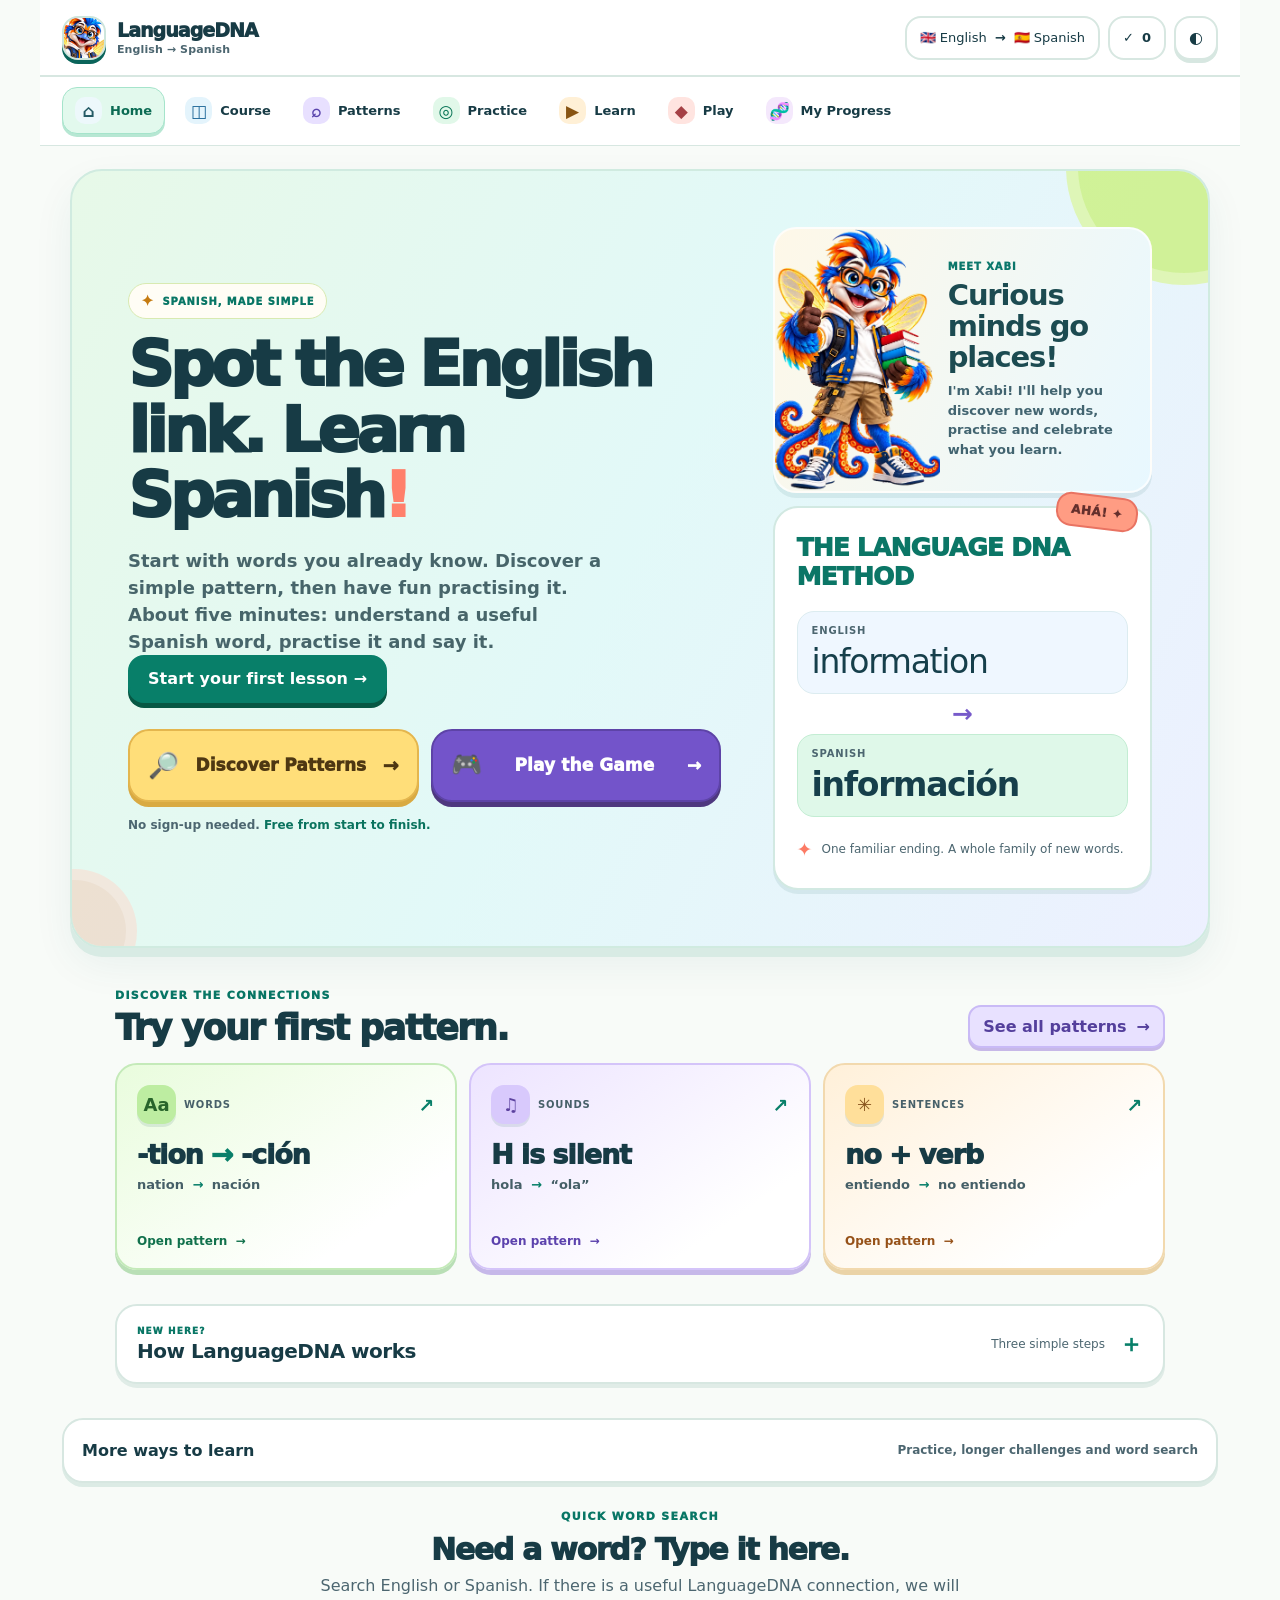
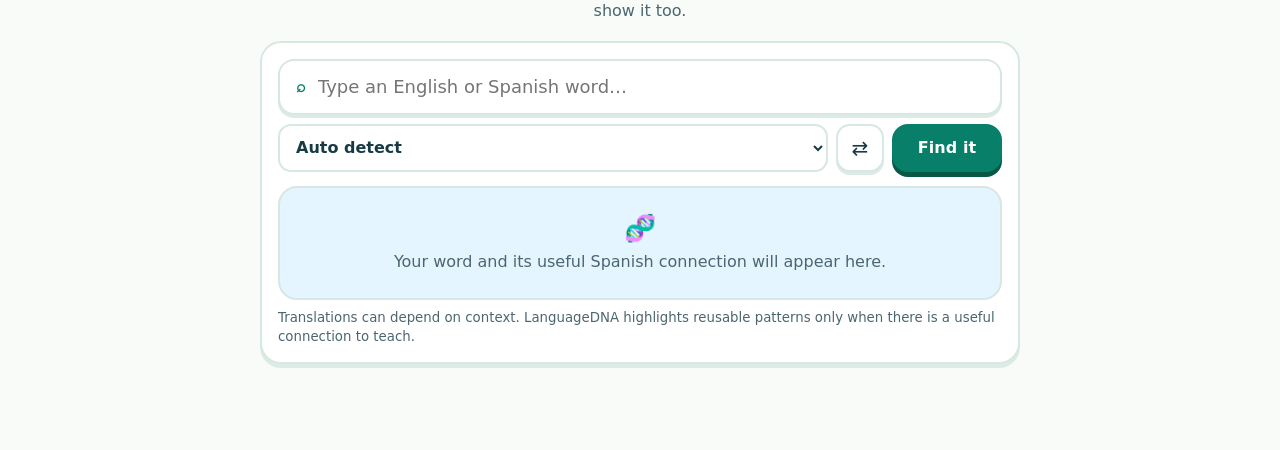
==== commit da19b5bf: "Introduce Xabi's approved mascot identity in index.html" ====
--- a/index.html
+++ b/index.html
@@ -15,7 +15,7 @@
   <div class="app-shell">
     <header class="topbar">
       <button class="brand" type="button" data-view="home" aria-label="LanguageDNA home">
-        <span class="brand-mark mascot-brand-mark" aria-hidden="true"><img src="assets/mascot/learning-buddy-face.webp" alt="" width="42" height="42" /></span>
+        <span class="brand-mark mascot-brand-mark" aria-hidden="true"><img src="assets/mascot/xabi-face.webp" alt="" width="42" height="42" /></span>
         <span><strong>LanguageDNA</strong><small>English → Spanish</small></span>
       </button>
       <div class="topbar-actions">
@@ -58,11 +58,11 @@
           </div>
           <div class="mascot-showcase">
             <div class="mascot-home-intro">
-              <img class="mascot-home-art" src="assets/mascot/learning-buddy.webp" width="280" height="531" fetchpriority="high" decoding="async" alt="Our smiling blue-and-orange learning buddy with glasses, books, glowing wings and octopus tentacles." />
+              <img class="mascot-home-art" src="assets/mascot/xabi-hero.webp" width="768" height="1154" fetchpriority="high" decoding="async" alt="Xabi, our friendly blue-and-orange hybrid mascot with glasses, golden wings, books and playful octopus tentacles." />
               <div class="mascot-home-greeting">
-                <span>MEET YOUR LEARNING BUDDY</span>
+                <span>MEET XABI</span>
                 <strong>Curious minds go places!</strong>
-                <small>I'll help you discover new words, practise and celebrate what you learn.</small>
+                <small>I'm Xabi! I'll help you discover new words, practise and celebrate what you learn.</small>
               </div>
             </div>
             <div class="simple-dna-example" aria-label="Example: information becomes información">
--- a/styles.css
+++ b/styles.css
@@ -2408,3 +2408,8 @@
 
 .mascot-journey-avatar{flex:0 0 56px;display:block;width:56px;height:56px;border-radius:18px;object-fit:cover;border:2px solid #fbfcff;box-shadow:0 3px 0 rgba(22,91,78,.13)}
 @media(max-width:390px){.mascot-journey-avatar{width:48px;height:48px;flex-basis:48px}}
+
+/* The mini mascot stays visible in the one-screen adventure without adding a new row. */
+.quest-answer-flash.success{padding-left:58px;min-height:59px;text-align:left}
+.quest-flash-mascot{position:absolute;left:11px;top:50%;transform:translateY(-50%);width:35px;height:35px;border-radius:12px;object-fit:cover;border:2px solid rgba(255,255,255,.9)}
+@media(max-width:390px){.quest-answer-flash.success{padding-left:49px}.quest-flash-mascot{left:8px;width:31px;height:31px}}
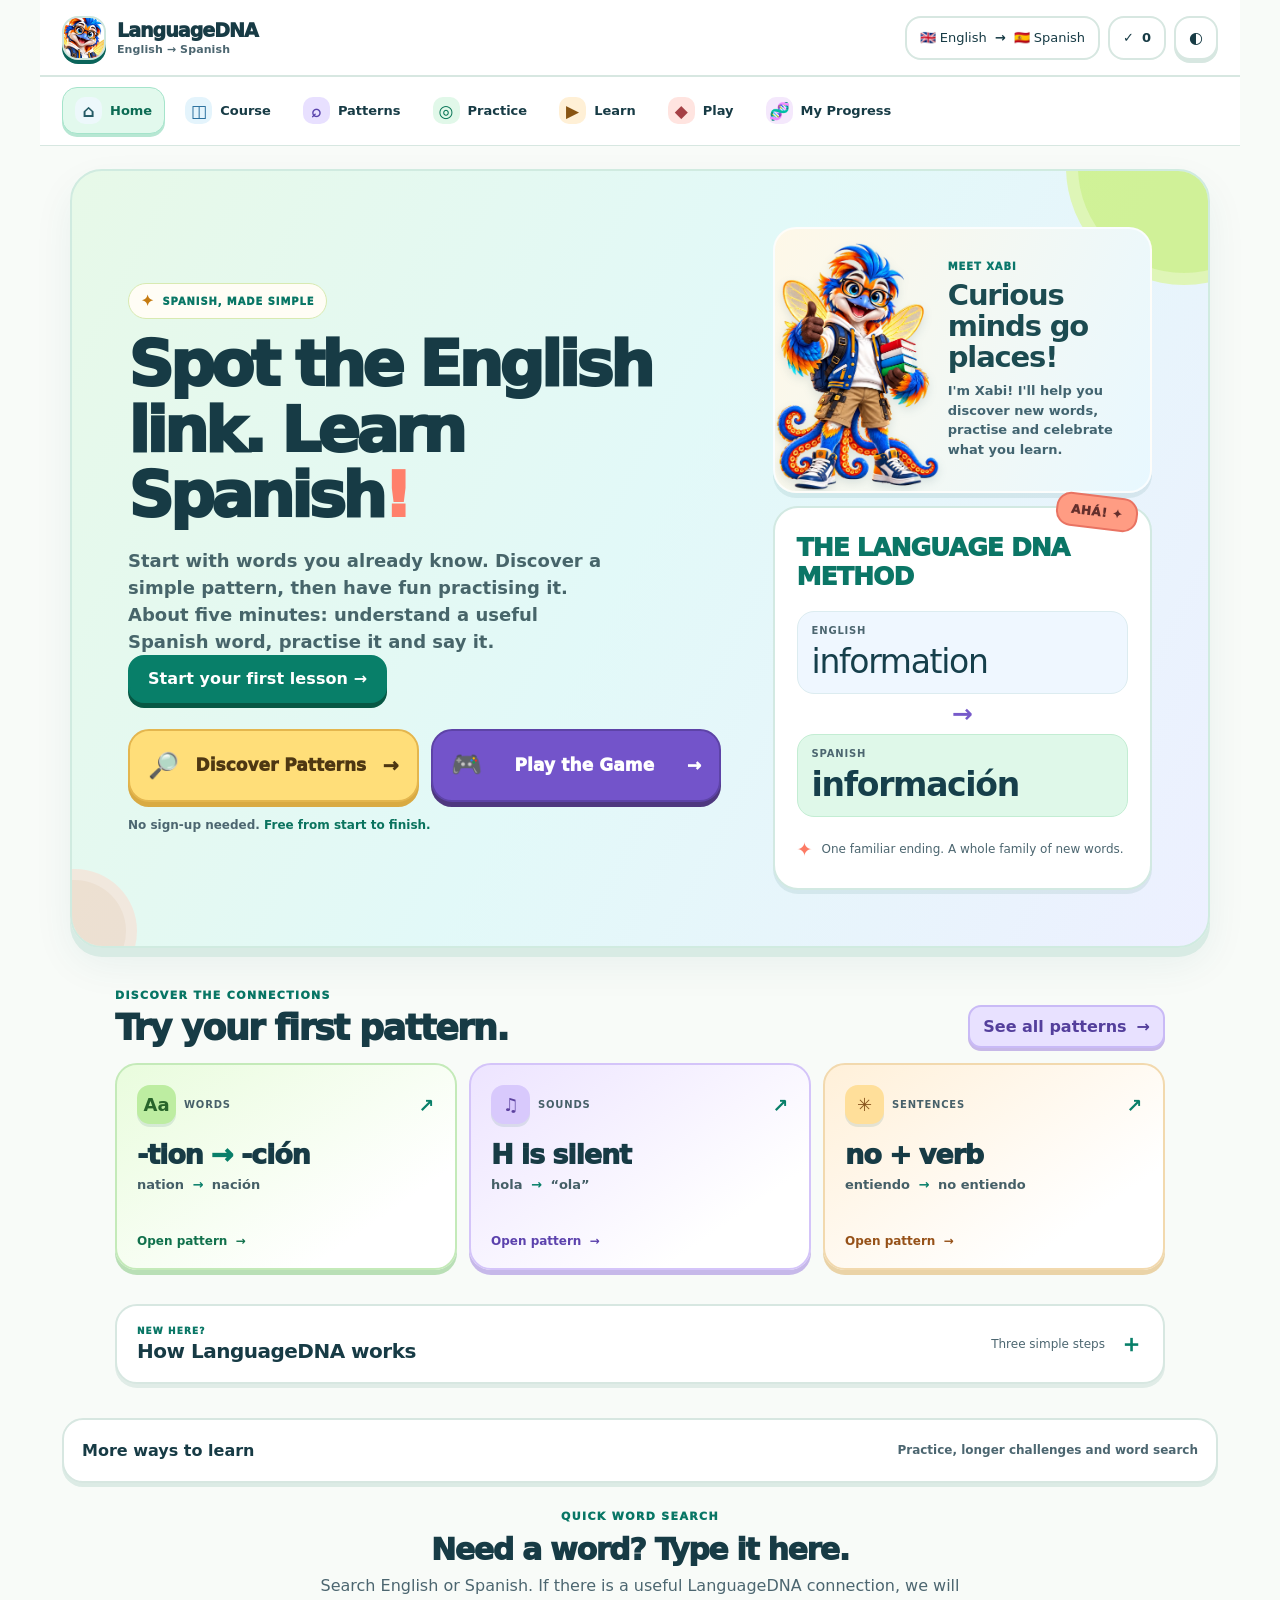
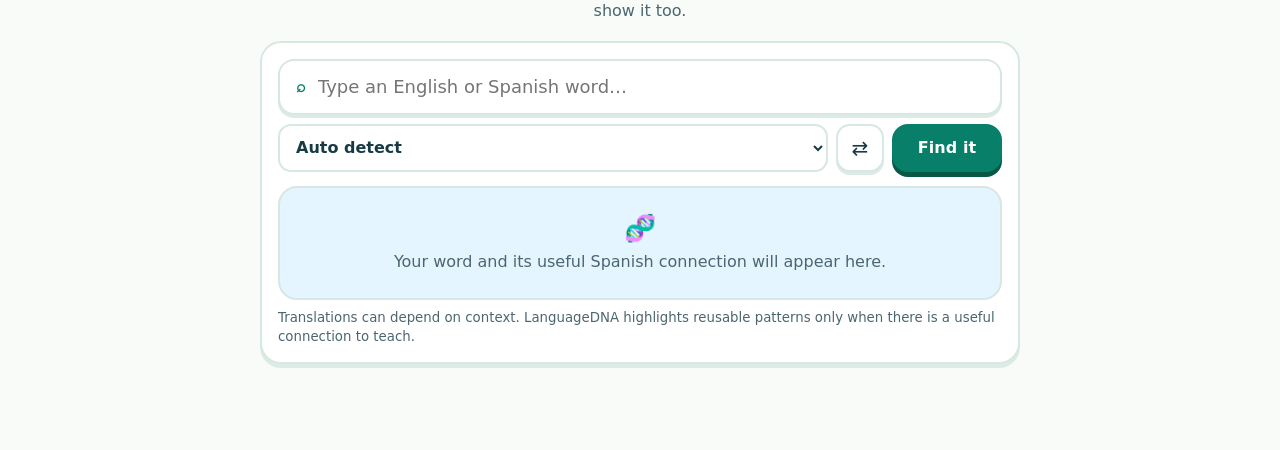
==== commit 34a6f0b5: "Refresh Xabi branding, offline assets and versions: index.html" ====
--- a/index.html
+++ b/index.html
@@ -7,8 +7,8 @@
   <meta name="description" content="LanguageDNA — learn Spanish through links between English and Spanish words, sounds and sentence patterns." />
   <title>LanguageDNA — Learn Spanish Through Patterns</title>
   <link rel="manifest" href="manifest.webmanifest" />
-  <link rel="icon" href="app-icon.svg" type="image/svg+xml" />
-  <link rel="stylesheet" href="styles.css?v=30" />
+  <link rel="icon" href="assets/mascot/xabi-icon-192.png" type="image/png" />
+  <link rel="stylesheet" href="styles.css?v=31" />
 </head>
 <body>
   <a class="skip-link" href="#main">Skip to content</a>
@@ -377,9 +377,9 @@
   <script src="cloud-sync.js?v=2"></script>
   <script src="everyday-data.js?v=1"></script>
   <script src="pattern-teaching.js?v=4"></script>
-  <script src="app.js?v=32"></script>
+  <script src="app.js?v=33"></script>
   <script src="profile-tools.js?v=3"></script>
-  <script src="learning-wins.js?v=3"></script>
-  <script src="pattern-quest.js?v=9"></script>
+  <script src="learning-wins.js?v=4"></script>
+  <script src="pattern-quest.js?v=10"></script>
 </body>
 </html>
--- a/styles.css
+++ b/styles.css
@@ -2113,7 +2113,7 @@
 }
 
 
-/* Nova: original small star companion, not a borrowed brand mascot. */
+/* Xabi: LanguageDNA original hybrid learning mascot. */
 .quest-friend{display:flex;align-items:center;gap:12px;margin:0 0 12px;max-width:100%}
 .quest-friend-face{position:relative;display:grid;place-items:center;flex:0 0 58px;width:58px;height:58px;
   border:3px solid #e3ae51;border-radius:22px 23px 19px 24px;
@@ -2383,7 +2383,7 @@
 .quest-friend-face{padding:0!important;overflow:hidden;background:#fff!important;box-shadow:0 4px 0 #a5cfc4!important}
 .quest-friend-face img{width:100%;height:100%;display:block;object-fit:cover;object-position:center;border-radius:inherit}
 .feedback-teaching{position:relative;padding-left:72px}
-.feedback-teaching:before{content:"";position:absolute;left:13px;top:15px;width:42px;height:42px;border:2px solid #fff;border-radius:15px;background:#fff url("assets/mascot/learning-buddy-face.webp") center/cover no-repeat;box-shadow:0 2px 0 rgba(31,80,75,.11)}
+.feedback-teaching:before{content:"";position:absolute;left:13px;top:15px;width:42px;height:42px;border:2px solid #fff;border-radius:15px;background:#fff url("assets/mascot/xabi-face.webp") center/cover no-repeat;box-shadow:0 2px 0 rgba(31,80,75,.11)}
 body.dark .mascot-home-intro{background:linear-gradient(112deg,#254a4c,#253f5c);border-color:#427b75}
 body.dark .mascot-home-greeting span{color:#a9f2d7}
 body.dark .mascot-home-greeting strong{color:#f6f9fc}
@@ -2413,3 +2413,11 @@
 .quest-answer-flash.success{padding-left:58px;min-height:59px;text-align:left}
 .quest-flash-mascot{position:absolute;left:11px;top:50%;transform:translateY(-50%);width:35px;height:35px;border-radius:12px;object-fit:cover;border:2px solid rgba(255,255,255,.9)}
 @media(max-width:390px){.quest-answer-flash.success{padding-left:49px}.quest-flash-mascot{left:8px;width:31px;height:31px}}
+
+/* Xabi: consistent character treatment for playful lessons and achievements. */
+.mascot-home-art{object-fit:contain;object-position:center bottom;filter:drop-shadow(0 4px 5px rgba(16,65,85,.12))}
+.mascot-brand-mark img,.mascot-journey-avatar,.quest-friend-face img,.quest-flash-mascot{object-position:center center}
+.xabi-summary-heading{display:flex;align-items:center;gap:12px;margin:0 0 14px}
+.xabi-summary-heading img{width:68px;height:68px;object-fit:cover;border-radius:20px;border:2px solid #bceadd;background:#fff}
+.xabi-summary-heading .eyebrow{font-size:12px;letter-spacing:.075em}
+@media(max-width:390px){.xabi-summary-heading img{width:56px;height:56px}}
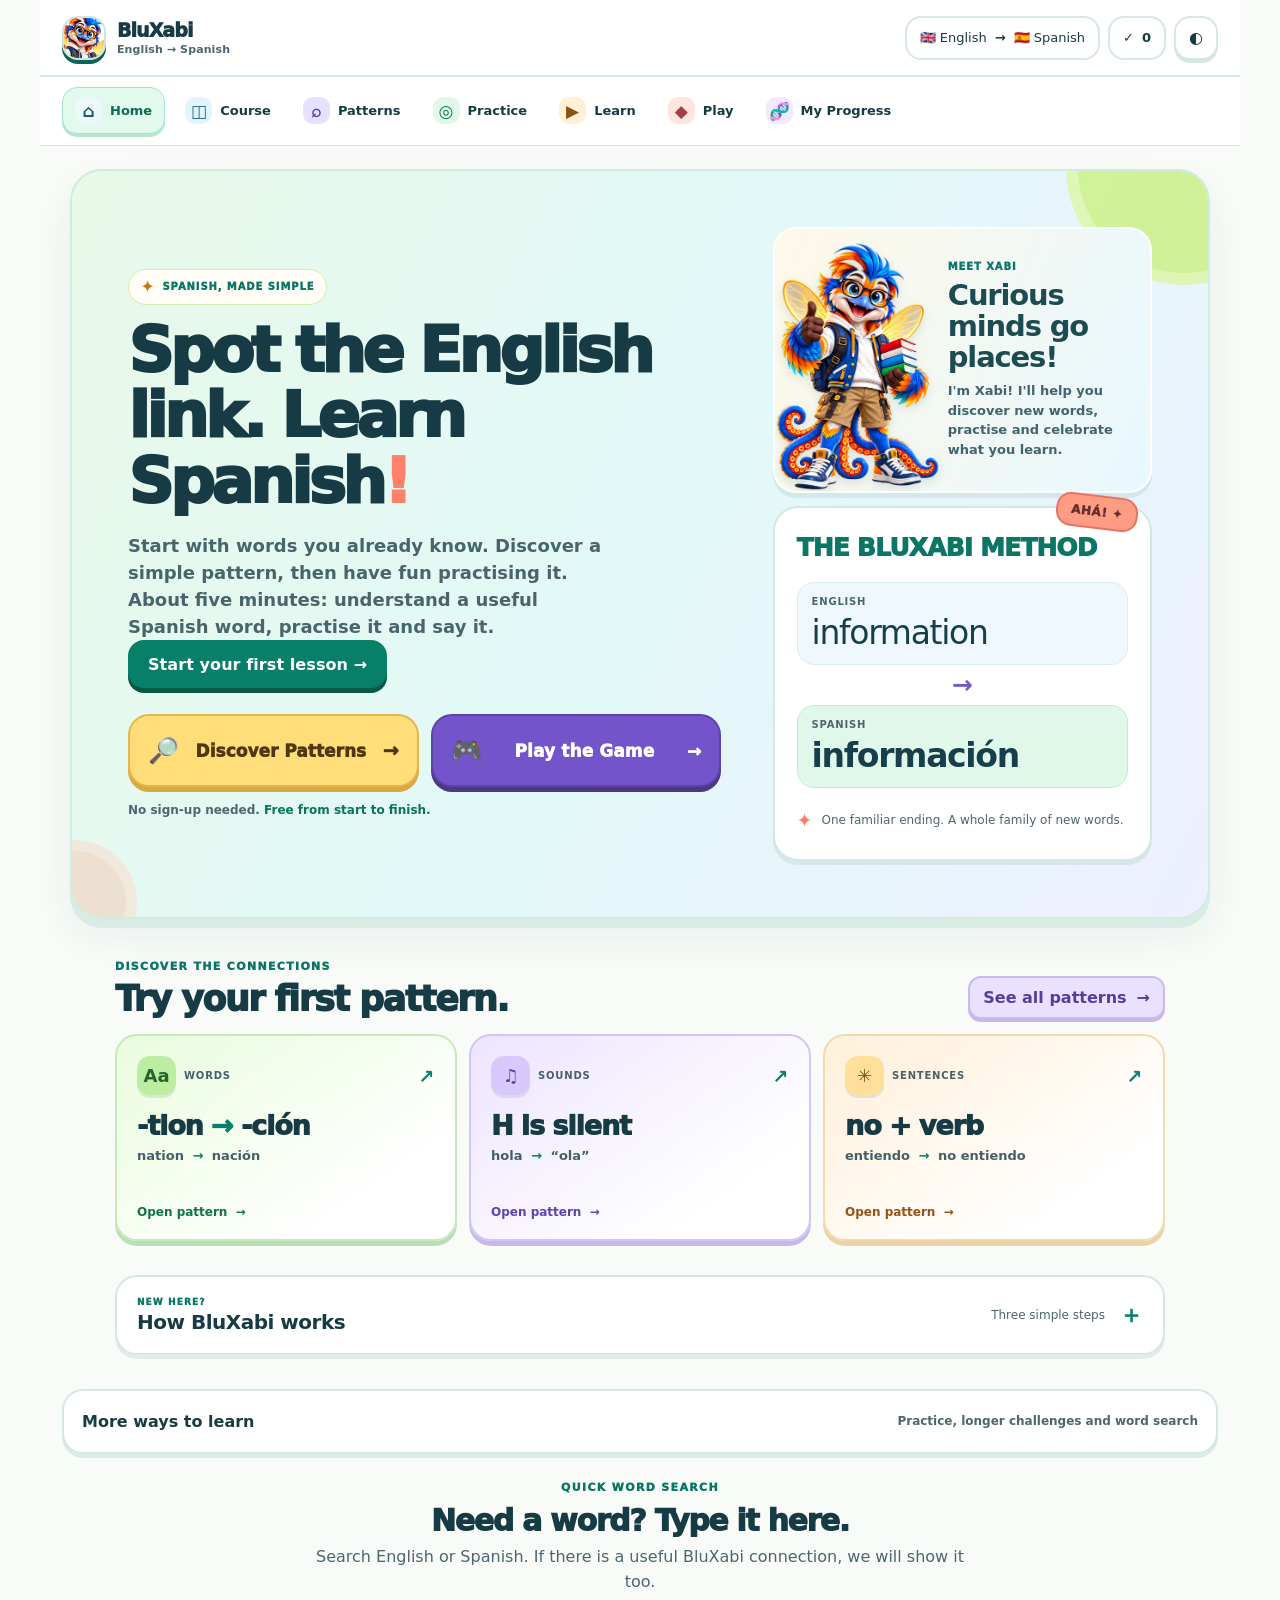
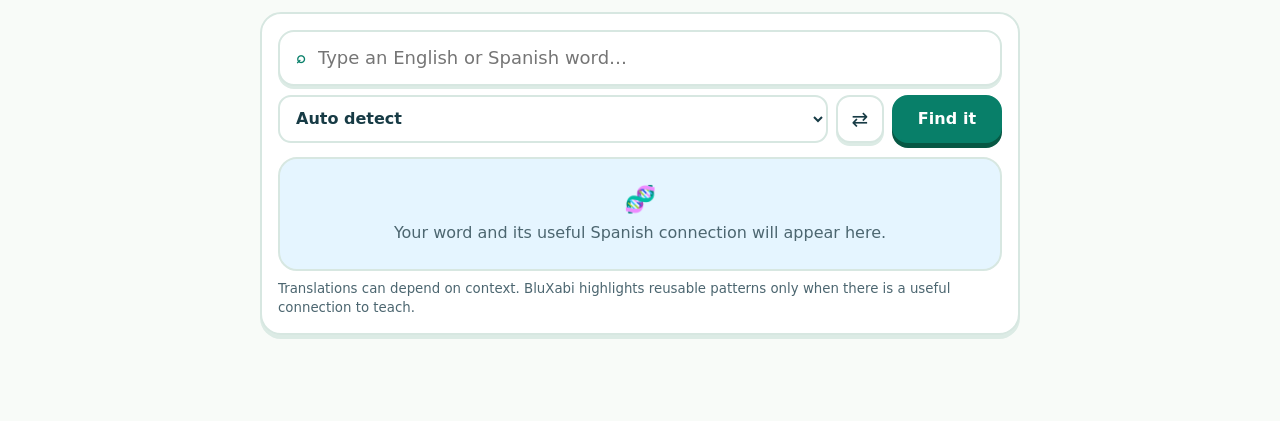
==== commit 7e503a9b: "Introduce BluXabi branding in index.html" ====
--- a/index.html
+++ b/index.html
@@ -4,8 +4,8 @@
   <meta charset="UTF-8" />
   <meta name="viewport" content="width=device-width, initial-scale=1" />
   <meta name="theme-color" content="#0b826d" />
-  <meta name="description" content="LanguageDNA — learn Spanish through links between English and Spanish words, sounds and sentence patterns." />
-  <title>LanguageDNA — Learn Spanish Through Patterns</title>
+  <meta name="description" content="BluXabi — learn Spanish through links between English and Spanish words, sounds and sentence patterns." />
+  <title>BluXabi — Learn Spanish Through Patterns</title>
   <link rel="manifest" href="manifest.webmanifest" />
   <link rel="icon" href="assets/mascot/xabi-icon-192.png" type="image/png" />
   <link rel="stylesheet" href="styles.css?v=31" />
@@ -14,9 +14,9 @@
   <a class="skip-link" href="#main">Skip to content</a>
   <div class="app-shell">
     <header class="topbar">
-      <button class="brand" type="button" data-view="home" aria-label="LanguageDNA home">
+      <button class="brand" type="button" data-view="home" aria-label="BluXabi home">
         <span class="brand-mark mascot-brand-mark" aria-hidden="true"><img src="assets/mascot/xabi-face.webp" alt="" width="42" height="42" /></span>
-        <span><strong>LanguageDNA</strong><small>English → Spanish</small></span>
+        <span><strong>BluXabi</strong><small>English → Spanish</small></span>
       </button>
       <div class="topbar-actions">
         <div class="course-pill" aria-label="English to Spanish"><span>🇬🇧 English</span><b>→</b><span>🇪🇸 Spanish</span></div>
@@ -66,7 +66,7 @@
               </div>
             </div>
             <div class="simple-dna-example" aria-label="Example: information becomes información">
-              <span class="example-kicker">THE LANGUAGE DNA METHOD</span>
+              <span class="example-kicker">THE BLUXABI METHOD</span>
               <div class="example-words"><div><small>ENGLISH</small><span>information</span></div><b aria-hidden="true">→</b><div><small>SPANISH</small><strong>información</strong></div></div>
               <div class="example-bridge"><span aria-hidden="true">✦</span><span>One familiar ending. A whole family of new words.</span></div>
             </div>
@@ -104,7 +104,7 @@
 
         <section class="simple-how" aria-labelledby="simpleHowTitle">
           <details class="home-how-disclosure">
-            <summary><span><span class="eyebrow">NEW HERE?</span><strong id="simpleHowTitle">How LanguageDNA works</strong></span><small>Three simple steps</small></summary>
+            <summary><span><span class="eyebrow">NEW HERE?</span><strong id="simpleHowTitle">How BluXabi works</strong></span><small>Three simple steps</small></summary>
           <div class="simple-section-heading">
             <span class="eyebrow">HOW IT WORKS</span>
             <h2>Three simple steps.</h2>
@@ -142,7 +142,7 @@
           <div class="simple-section-heading">
             <span class="eyebrow">QUICK WORD SEARCH</span>
             <h2 id="translatorTitle">Need a word? Type it here.</h2>
-            <p>Search English or Spanish. If there is a useful LanguageDNA connection, we will show it too.</p>
+            <p>Search English or Spanish. If there is a useful BluXabi connection, we will show it too.</p>
           </div>
           <div class="translator-panel simple-translator-panel">
             <form id="translationForm" class="translation-form">
@@ -163,7 +163,7 @@
             <div id="translationResult" class="translation-result" aria-live="polite">
               <div class="translation-empty"><span>🧬</span><p>Your word and its useful Spanish connection will appear here.</p></div>
             </div>
-            <small class="translator-note">Translations can depend on context. LanguageDNA highlights reusable patterns only when there is a useful connection to teach.</small>
+            <small class="translator-note">Translations can depend on context. BluXabi highlights reusable patterns only when there is a useful connection to teach.</small>
           </div>
         </section>
       </section>
@@ -266,7 +266,7 @@
 
       <section class="view" data-view-panel="game">
         <div class="page-intro game-intro">
-          <span class="eyebrow">PLAY LANGUAGE DNA</span>
+          <span class="eyebrow">PLAY BLUXABI</span>
           <h1>Little quests. Big discoveries.</h1>
           <p>Five fun questions per adventure. Learn the Spanish link, collect stars and try a new world whenever you're ready.</p>
         </div>
@@ -334,7 +334,7 @@
 
             <section class="dna-command-center" id="dnaCommandCenter">
               <div class="section-heading">
-                <div><span class="eyebrow">YOUR LEARNING</span><h2>Why LanguageDNA chose your next step.</h2></div>
+                <div><span class="eyebrow">YOUR LEARNING</span><h2>Why BluXabi chose your next step.</h2></div>
               </div>
               <div class="command-grid">
                 <article class="command-primary" id="dnaRecommendation"></article>
@@ -368,7 +368,7 @@
     <div class="dialog-inner"><button type="button" class="dialog-close" aria-label="Close">×</button><div id="dialogContent"></div></div>
   </dialog>
 
-  <dialog class="account-dialog" id="accountDialog" aria-label="Free LanguageDNA account">
+  <dialog class="account-dialog" id="accountDialog" aria-label="Free BluXabi account">
     <div class="account-dialog-inner"><button type="button" class="dialog-close" data-account-close aria-label="Close account window">×</button><div id="accountDialogContent"></div></div>
   </dialog>
 
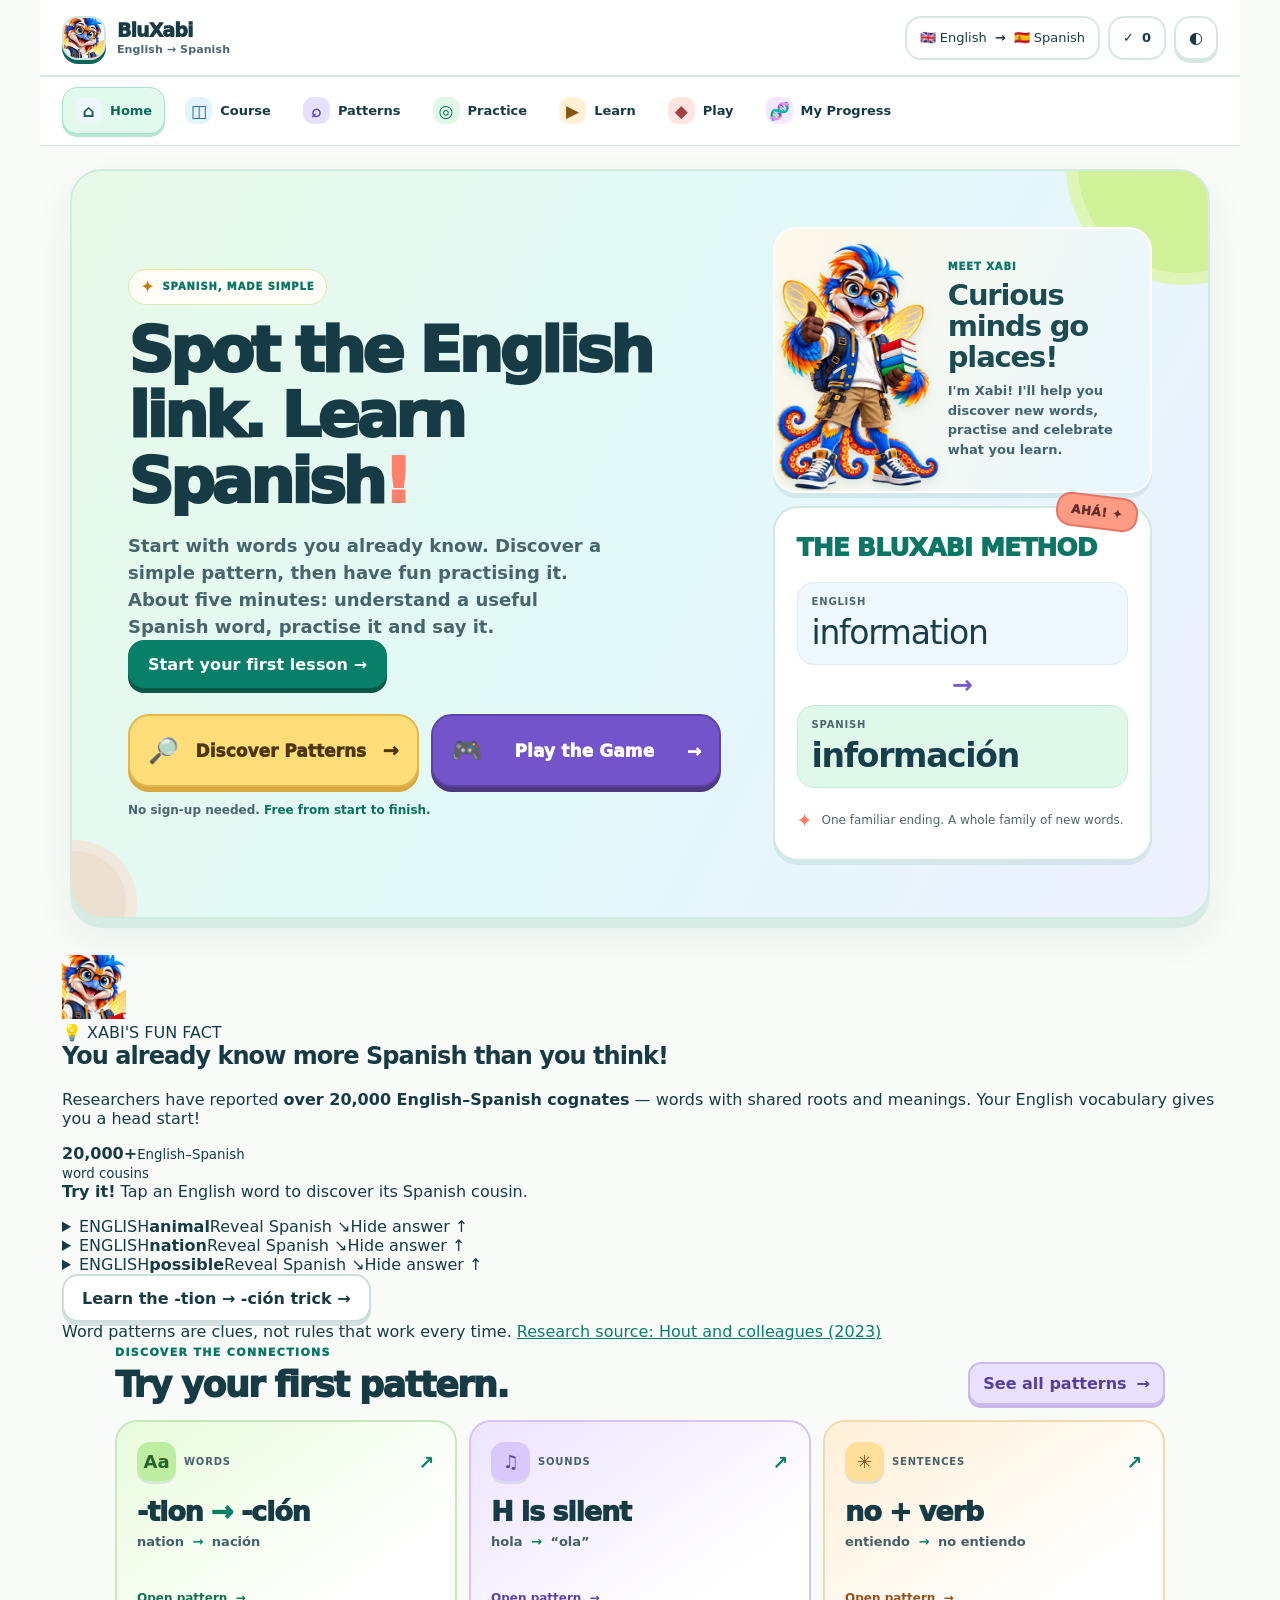
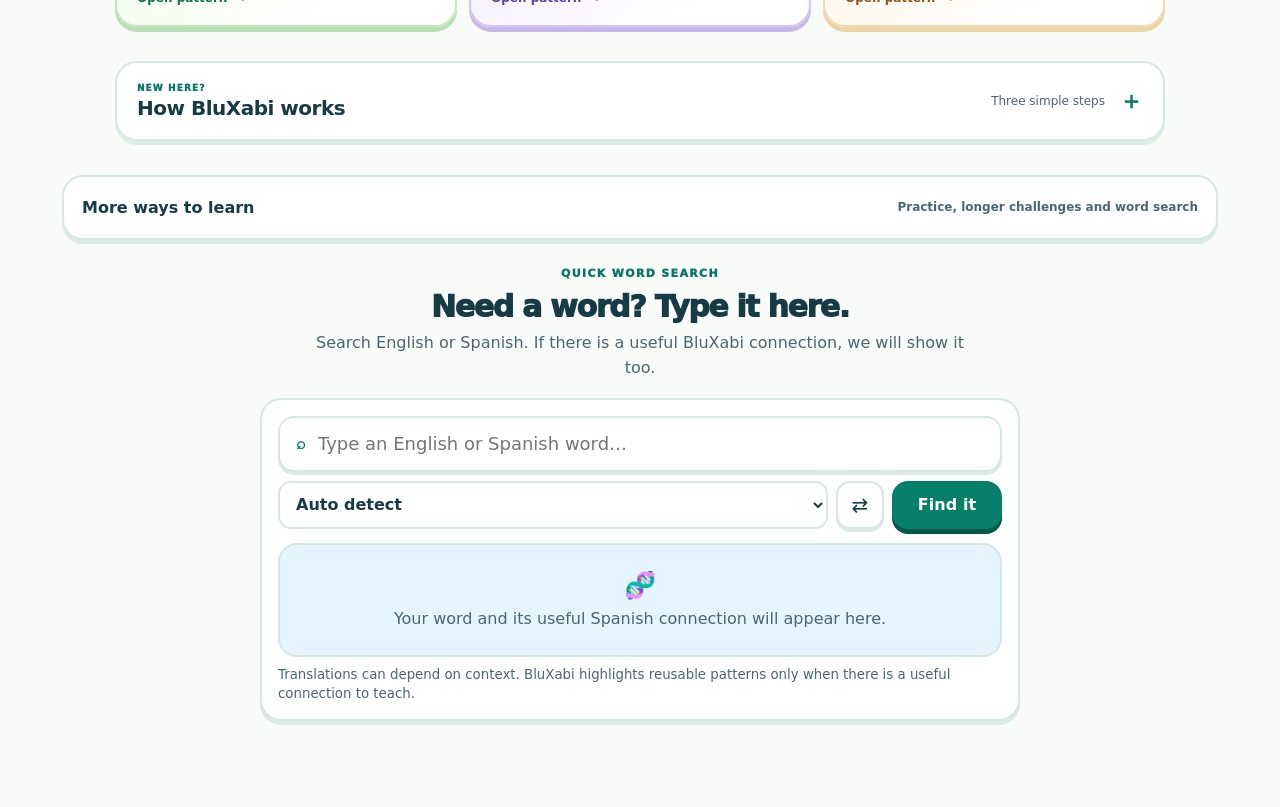
==== commit 3ce75f88: "Add Xabi's evidence-based cognate fun fact and revealable Spanish word cousins" ====
--- a/index.html
+++ b/index.html
@@ -8,7 +8,7 @@
   <title>BluXabi — Learn Spanish Through Patterns</title>
   <link rel="manifest" href="manifest.webmanifest" />
   <link rel="icon" href="assets/mascot/xabi-icon-192.png" type="image/png" />
-  <link rel="stylesheet" href="styles.css?v=31" />
+  <link rel="stylesheet" href="styles.css?v=32" />
 </head>
 <body>
   <a class="skip-link" href="#main">Skip to content</a>
@@ -70,6 +70,40 @@
               <div class="example-words"><div><small>ENGLISH</small><span>information</span></div><b aria-hidden="true">→</b><div><small>SPANISH</small><strong>información</strong></div></div>
               <div class="example-bridge"><span aria-hidden="true">✦</span><span>One familiar ending. A whole family of new words.</span></div>
             </div>
+          </div>
+        </section>
+
+        <section class="xabi-word-fact" aria-labelledby="xabiWordFactTitle">
+          <div class="xabi-word-fact-top">
+            <div class="xabi-word-fact-copy">
+              <div class="xabi-word-fact-title">
+                <img src="assets/mascot/xabi-face.webp" alt="" width="64" height="64" loading="lazy" decoding="async" />
+                <div><span class="xabi-word-fact-kicker">💡 XABI'S FUN FACT</span><h2 id="xabiWordFactTitle">You already know more Spanish than you think!</h2></div>
+              </div>
+              <p>Researchers have reported <strong>over 20,000 English–Spanish cognates</strong> — words with shared roots and meanings. Your English vocabulary gives you a head start!</p>
+            </div>
+            <div class="xabi-word-fact-number" aria-label="Over twenty thousand related English and Spanish words reported by researchers"><strong>20,000<span>+</span></strong><small>English–Spanish<br />word cousins</small></div>
+          </div>
+          <div class="xabi-word-fact-discovery">
+            <p class="xabi-word-fact-prompt"><strong>Try it!</strong> Tap an English word to discover its Spanish cousin.</p>
+            <div class="xabi-word-fact-tiles">
+              <details class="xabi-word-reveal">
+                <summary><span class="xabi-word-reveal-lang">ENGLISH</span><strong>animal</strong><span class="xabi-word-reveal-hint"><span class="xabi-word-reveal-closed">Reveal Spanish ↘</span><span class="xabi-word-reveal-open">Hide answer ↑</span></span></summary>
+                <div class="xabi-word-reveal-answer"><span class="xabi-word-reveal-lang">SPANISH</span><strong lang="es">animal</strong><small>Same spelling. The pronunciation changes!</small></div>
+              </details>
+              <details class="xabi-word-reveal">
+                <summary><span class="xabi-word-reveal-lang">ENGLISH</span><strong>nation</strong><span class="xabi-word-reveal-hint"><span class="xabi-word-reveal-closed">Reveal Spanish ↘</span><span class="xabi-word-reveal-open">Hide answer ↑</span></span></summary>
+                <div class="xabi-word-reveal-answer"><span class="xabi-word-reveal-lang">SPANISH</span><strong lang="es">nación</strong><small>Notice how <b>-tion</b> changes to <b>-ción</b>.</small></div>
+              </details>
+              <details class="xabi-word-reveal">
+                <summary><span class="xabi-word-reveal-lang">ENGLISH</span><strong>possible</strong><span class="xabi-word-reveal-hint"><span class="xabi-word-reveal-closed">Reveal Spanish ↘</span><span class="xabi-word-reveal-open">Hide answer ↑</span></span></summary>
+                <div class="xabi-word-reveal-answer"><span class="xabi-word-reveal-lang">SPANISH</span><strong lang="es">posible</strong><small>Just one <b>s</b> disappears.</small></div>
+              </details>
+            </div>
+          </div>
+          <div class="xabi-word-fact-bottom">
+            <button type="button" class="secondary-btn xabi-word-fact-cta" data-open="tion-cion">Learn the -tion → -ción trick <span aria-hidden="true">→</span></button>
+            <div class="xabi-word-fact-note">Word patterns are clues, not rules that work every time. <a href="https://www.frontiersin.org/journals/education/articles/10.3389/feduc.2023.1225169/full">Research source: Hout and colleagues (2023)</a></div>
           </div>
         </section>
 
@@ -374,11 +408,11 @@
 
   <div class="toast" id="toast" role="status" aria-live="polite"></div>
   <script src="supabase-config.js?v=1"></script>
-  <script src="cloud-sync.js?v=2"></script>
+  <script src="cloud-sync.js?v=3"></script>
   <script src="everyday-data.js?v=1"></script>
   <script src="pattern-teaching.js?v=4"></script>
-  <script src="app.js?v=33"></script>
-  <script src="profile-tools.js?v=3"></script>
+  <script src="app.js?v=34"></script>
+  <script src="profile-tools.js?v=4"></script>
   <script src="learning-wins.js?v=4"></script>
   <script src="pattern-quest.js?v=10"></script>
 </body>
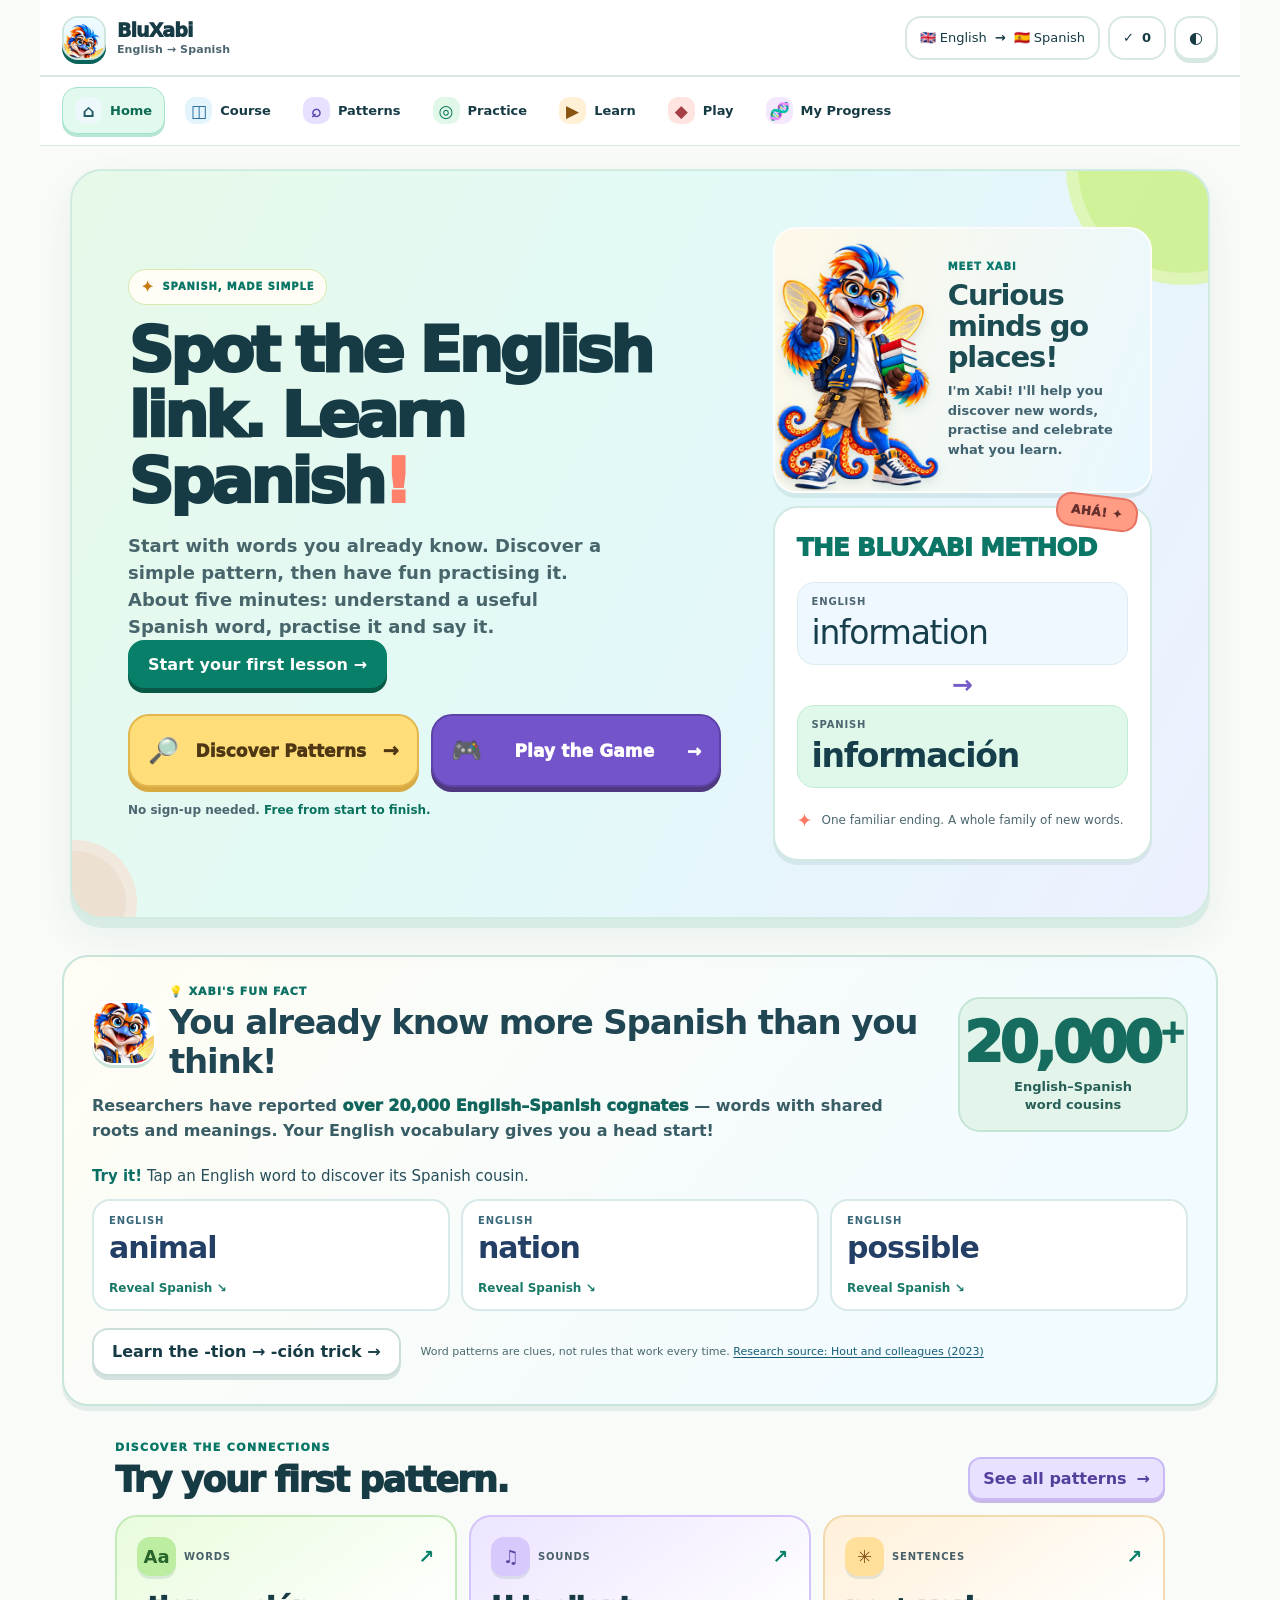
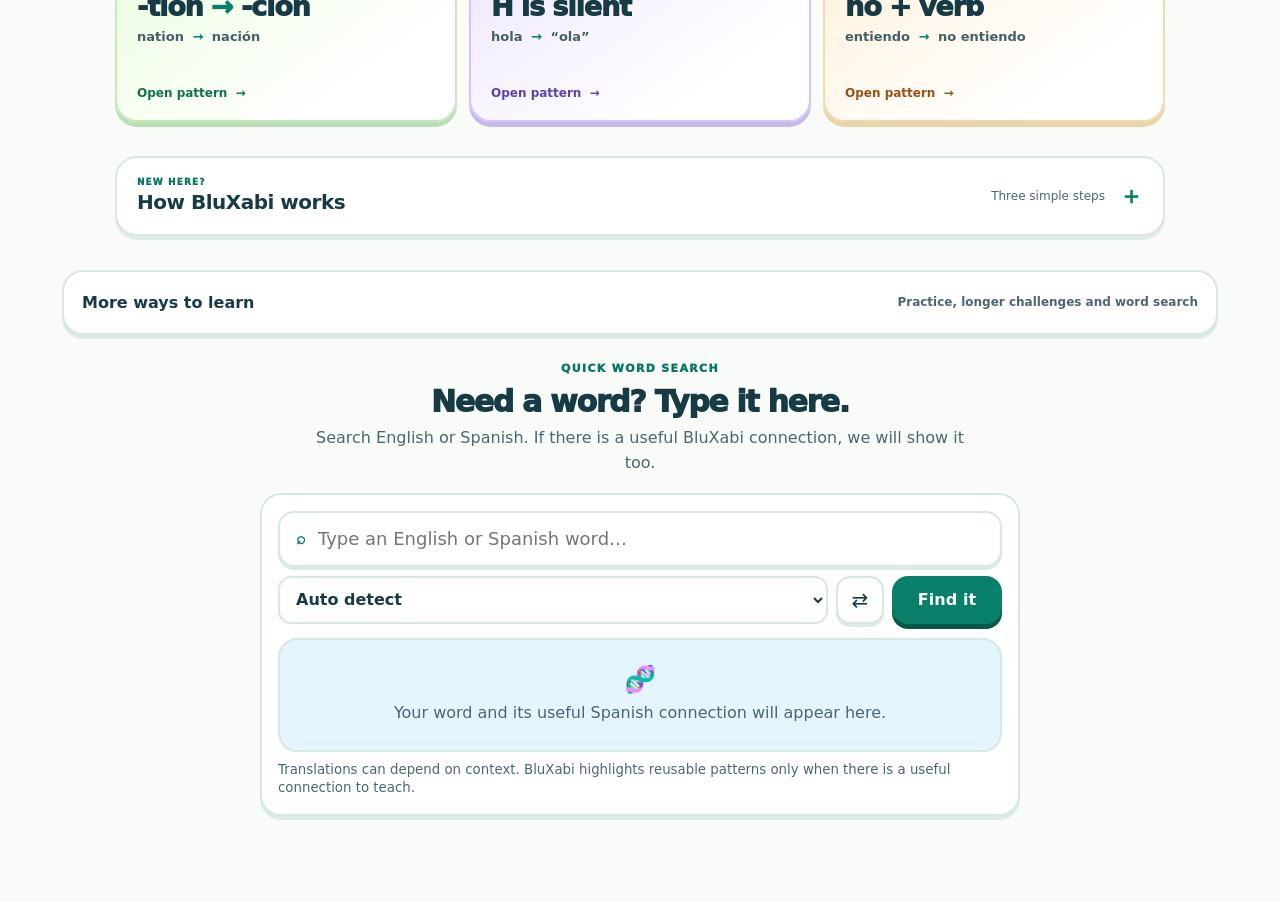
==== commit 9da49511: "Polish Xabi logo and version updated assets: index.html" ====
--- a/index.html
+++ b/index.html
@@ -7,15 +7,15 @@
   <meta name="description" content="BluXabi — learn Spanish through links between English and Spanish words, sounds and sentence patterns." />
   <title>BluXabi — Learn Spanish Through Patterns</title>
   <link rel="manifest" href="manifest.webmanifest" />
-  <link rel="icon" href="assets/mascot/xabi-icon-192.png" type="image/png" />
-  <link rel="stylesheet" href="styles.css?v=32" />
+  <link rel="icon" href="assets/mascot/xabi-icon-192-v2.png" type="image/png" />
+  <link rel="stylesheet" href="styles.css?v=33" />
 </head>
 <body>
   <a class="skip-link" href="#main">Skip to content</a>
   <div class="app-shell">
     <header class="topbar">
       <button class="brand" type="button" data-view="home" aria-label="BluXabi home">
-        <span class="brand-mark mascot-brand-mark" aria-hidden="true"><img src="assets/mascot/xabi-face.webp" alt="" width="42" height="42" /></span>
+        <span class="brand-mark mascot-brand-mark" aria-hidden="true"><img src="assets/mascot/xabi-logo.webp" alt="" width="44" height="44" /></span>
         <span><strong>BluXabi</strong><small>English → Spanish</small></span>
       </button>
       <div class="topbar-actions">
--- a/styles.css
+++ b/styles.css
@@ -2421,3 +2421,86 @@
 .xabi-summary-heading img{width:68px;height:68px;object-fit:cover;border-radius:20px;border:2px solid #bceadd;background:#fff}
 .xabi-summary-heading .eyebrow{font-size:12px;letter-spacing:.075em}
 @media(max-width:390px){.xabi-summary-heading img{width:56px;height:56px}}
+
+
+/* Xabi's evidence-based English–Spanish cognate discovery on the home page. */
+.xabi-word-fact{
+  margin:0 0 30px;padding:clamp(17px,2.6vw,28px);border:2px solid #c8e5db;
+  border-radius:26px;background:linear-gradient(130deg,#fffdf4,#f2fbff 75%);
+  box-shadow:0 5px 0 rgba(26,102,91,.09);color:#1b4650;min-width:0;
+}
+.xabi-word-fact-top{display:grid;grid-template-columns:minmax(0,1fr) minmax(160px,230px);align-items:center;gap:24px}
+.xabi-word-fact-title{display:flex;align-items:center;gap:13px;min-width:0}
+.xabi-word-fact-title img{width:64px;height:64px;flex:0 0 64px;object-fit:cover;border:2px solid #fff;border-radius:21px;background:#fff;box-shadow:0 3px 0 #c9e3db}
+.xabi-word-fact-kicker{display:block;color:#0c7164;font-size:11px;letter-spacing:.085em;font-weight:950;margin-bottom:5px}
+.xabi-word-fact-title h2{font-size:clamp(23px,3.2vw,34px);line-height:1.14;letter-spacing:-.035em;margin:0;color:#214653}
+.xabi-word-fact-copy>p{margin:13px 0 0;color:#395d65;line-height:1.55;font-weight:600;font-size:clamp(14px,1.55vw,16px)}
+.xabi-word-fact-copy>p strong{color:#0f655b;font-weight:950}
+.xabi-word-fact-number{display:flex;flex-direction:column;align-items:center;justify-content:center;min-width:0;padding:17px 12px;background:#e3f5eb;border:2px solid #c4e4d5;border-radius:22px;text-align:center}
+.xabi-word-fact-number strong{font-size:clamp(37px,4.4vw,58px);line-height:1;letter-spacing:-.065em;color:#166c5f;font-weight:950;white-space:nowrap}
+.xabi-word-fact-number strong span{font-size:.57em;vertical-align:top}
+.xabi-word-fact-number small{font-size:13px;line-height:1.35;color:#275f57;font-weight:850;margin-top:6px}
+.xabi-word-fact-prompt{font-size:15px;color:#254d5a;margin:0 0 11px;line-height:1.5}
+.xabi-word-fact-prompt strong{color:#096f64}
+.xabi-word-fact-discovery{margin-top:22px}
+.xabi-word-fact-tiles{display:grid;grid-template-columns:repeat(3,minmax(0,1fr));gap:11px}
+.xabi-word-reveal{min-width:0;background:#fff;border:2px solid #d7e9e8;border-radius:18px;overflow:hidden;transition:border-color .16s ease,box-shadow .16s ease}
+.xabi-word-reveal[open]{border-color:#78cbbb;box-shadow:0 3px 0 #cde8e3}
+.xabi-word-reveal summary{display:flex;flex-direction:column;align-items:flex-start;gap:5px;cursor:pointer;padding:14px 15px;list-style:none;min-height:108px}
+.xabi-word-reveal summary::-webkit-details-marker{display:none}
+.xabi-word-reveal summary:focus-visible{outline:3px solid #146e79;outline-offset:-4px;border-radius:16px}
+.xabi-word-reveal-lang{font-size:10px;font-weight:900;letter-spacing:.09em;color:#386879}
+.xabi-word-reveal summary>strong,.xabi-word-reveal-answer>strong{font-size:clamp(22px,2.8vw,30px);line-height:1.15;letter-spacing:-.035em;overflow-wrap:anywhere}
+.xabi-word-reveal summary>strong{color:#243f66}
+.xabi-word-reveal-hint{font-size:12px;font-weight:800;color:#187968;margin-top:auto}
+.xabi-word-reveal-open,.xabi-word-reveal[open] .xabi-word-reveal-closed{display:none}
+.xabi-word-reveal[open] .xabi-word-reveal-open{display:inline}
+.xabi-word-reveal-answer{display:grid;gap:6px;background:#e9faf3;border-top:2px dashed #c5e5da;padding:13px 15px 16px}
+.xabi-word-reveal-answer strong{color:#176454}
+.xabi-word-reveal-answer small{font-size:12px;line-height:1.45;color:#375d57}
+.xabi-word-fact-bottom{display:flex;flex-wrap:wrap;align-items:center;gap:13px 20px;margin-top:17px}
+.xabi-word-fact-cta{white-space:normal;line-height:1.4;text-align:center;font-weight:900}
+.xabi-word-fact-note{flex:1 1 255px;min-width:0;color:#49686d;font-size:11px;line-height:1.5}
+.xabi-word-fact-note a{color:#145e75;text-decoration:underline;text-underline-offset:2px}
+.xabi-word-fact-note a:focus-visible{outline:3px solid #116f80;outline-offset:3px;border-radius:2px}
+body.dark .xabi-word-fact{background:linear-gradient(135deg,#203a40,#233a50);border-color:#4e7770;color:#e8f7f9}
+body.dark .xabi-word-fact-title h2{color:#f3fffc}
+body.dark .xabi-word-fact-kicker{color:#a3eace}
+body.dark .xabi-word-fact-copy>p,body.dark .xabi-word-fact-prompt{color:#d9ebec}
+body.dark .xabi-word-fact-copy>p strong,body.dark .xabi-word-fact-prompt strong{color:#9de6d3}
+body.dark .xabi-word-fact-number{background:#234e49;border-color:#477e70}
+body.dark .xabi-word-fact-number strong,body.dark .xabi-word-fact-number small{color:#baf4d8}
+body.dark .xabi-word-reveal{background:#203c47;border-color:#426b75}
+body.dark .xabi-word-reveal[open]{border-color:#75beaa}
+body.dark .xabi-word-reveal-lang{color:#bddfe2}
+body.dark .xabi-word-reveal summary>strong{color:#eff7ff}
+body.dark .xabi-word-reveal-hint{color:#a3e6d3}
+body.dark .xabi-word-reveal-answer{background:#245047;border-color:#507e74}
+body.dark .xabi-word-reveal-answer strong{color:#c1f3d2}
+body.dark .xabi-word-reveal-answer small{color:#e3f1e9}
+body.dark .xabi-word-fact-note{color:#c5d8dd}
+body.dark .xabi-word-fact-note a{color:#a2dafb}
+@media(max-width:670px){
+  .xabi-word-fact{padding:17px 15px;border-radius:22px;margin-bottom:25px}
+  .xabi-word-fact-top{grid-template-columns:minmax(0,1fr);gap:14px}
+  .xabi-word-fact-title{gap:10px}
+  .xabi-word-fact-title img{width:52px;height:52px;flex-basis:52px;border-radius:17px}
+  .xabi-word-fact-title h2{font-size:clamp(21px,5.6vw,28px)}
+  .xabi-word-fact-number{flex-direction:row;gap:12px;justify-content:space-evenly;padding:11px 12px}
+  .xabi-word-fact-number strong{font-size:clamp(35px,9vw,47px)}
+  .xabi-word-fact-number small{text-align:left;margin:0}
+  .xabi-word-fact-tiles{grid-template-columns:1fr;gap:9px}
+  .xabi-word-reveal summary{min-height:0;display:grid;grid-template-columns:minmax(0,1fr) auto;gap:4px 8px;padding:10px 14px}
+  .xabi-word-reveal summary .xabi-word-reveal-lang{grid-column:1/-1}
+  .xabi-word-reveal summary>strong{font-size:23px}
+  .xabi-word-reveal-hint{align-self:center;text-align:right;font-size:11px}
+  .xabi-word-reveal-answer{padding:11px 14px}
+  .xabi-word-reveal-answer strong{font-size:25px}
+  .xabi-word-fact-discovery{margin-top:15px}
+  .xabi-word-fact-bottom{margin-top:15px}
+  .xabi-word-fact-cta{width:100%}
+}
+@media(max-width:345px){
+  .xabi-word-fact-number strong{font-size:34px}
+  .xabi-word-fact-number small{font-size:11px}
+}
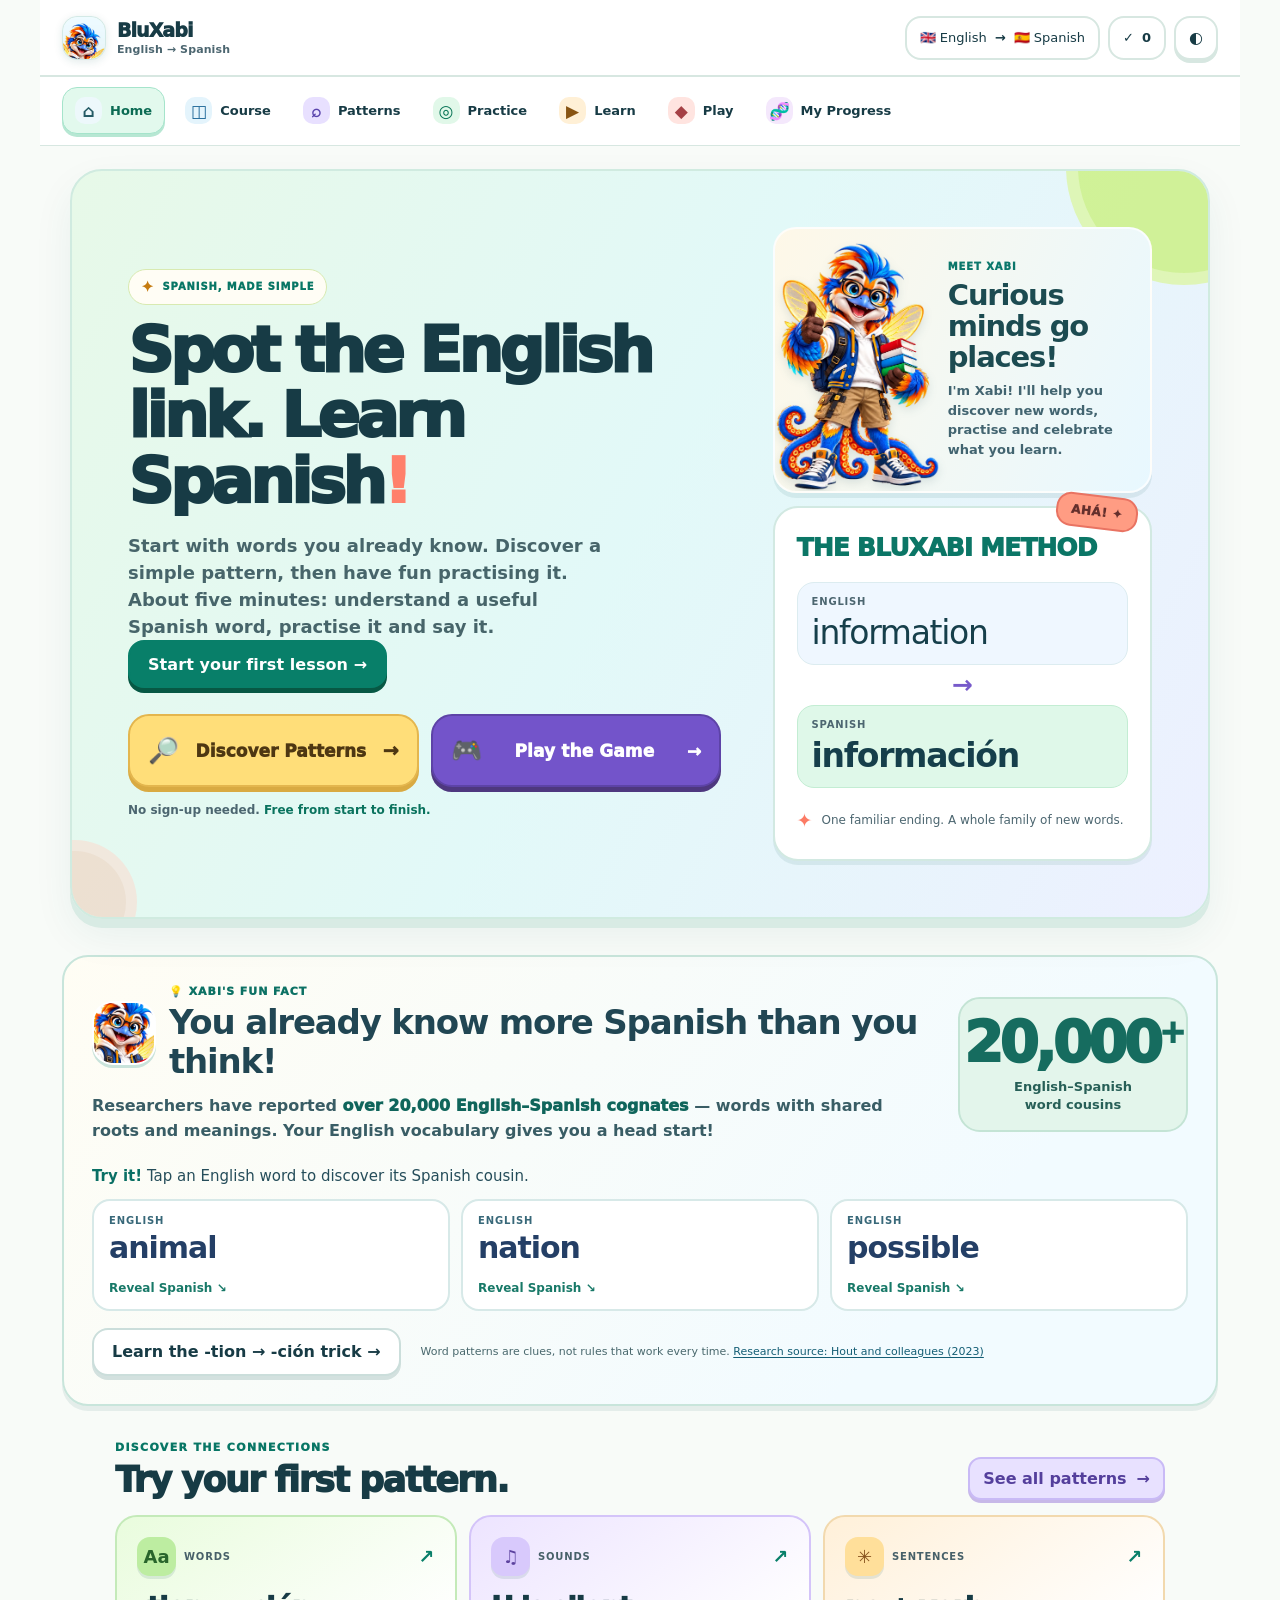
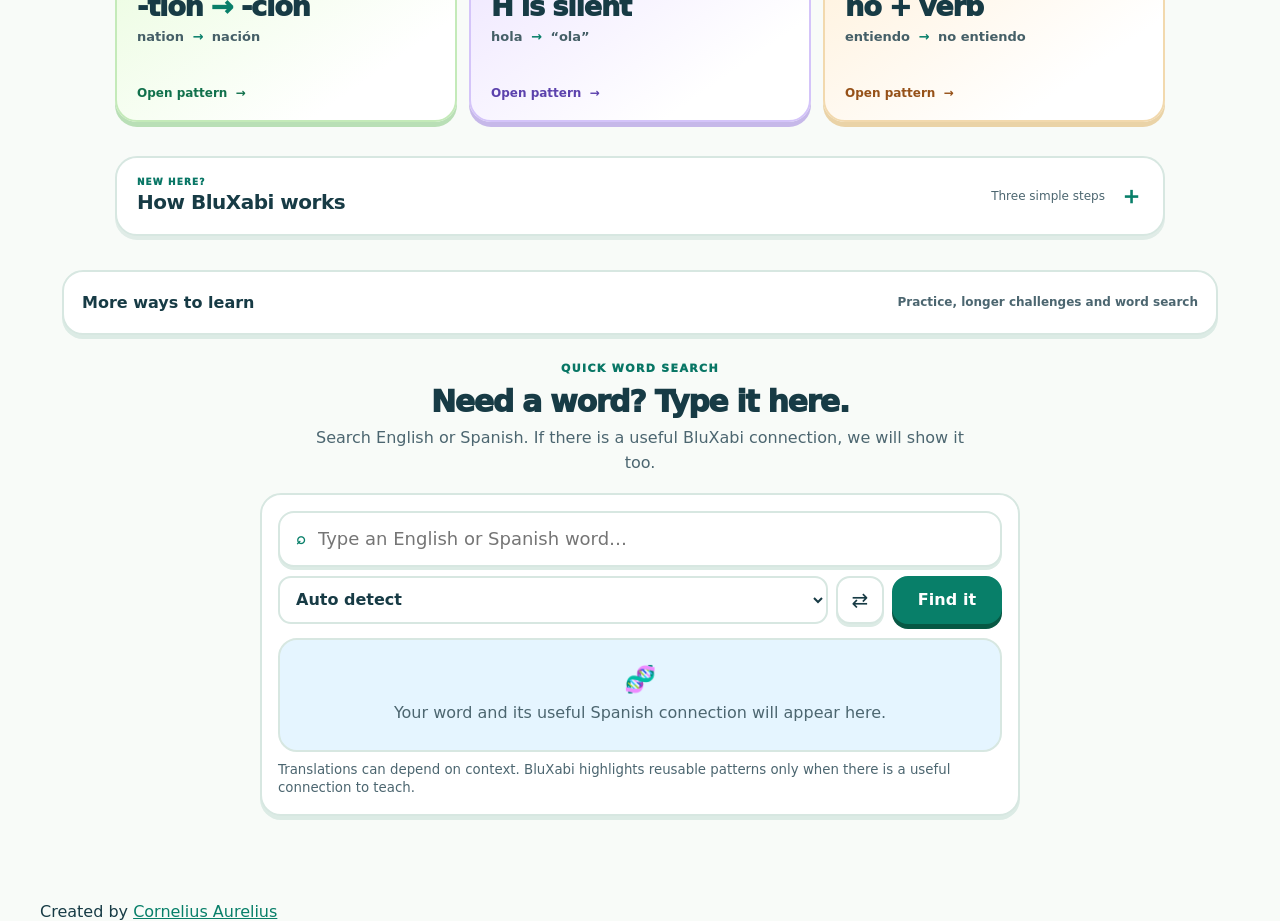
==== commit 1c46c194: "Add unobtrusive Cornelius Aurelius site credit to index.html" ====
--- a/index.html
+++ b/index.html
@@ -8,7 +8,7 @@
   <title>BluXabi — Learn Spanish Through Patterns</title>
   <link rel="manifest" href="manifest.webmanifest" />
   <link rel="icon" href="assets/mascot/xabi-icon-192-v2.png" type="image/png" />
-  <link rel="stylesheet" href="styles.css?v=33" />
+  <link rel="stylesheet" href="styles.css?v=34" />
 </head>
 <body>
   <a class="skip-link" href="#main">Skip to content</a>
@@ -396,6 +396,7 @@
         </details>
       </section>
     </main>
+    <footer class="bluxabi-creator-credit" aria-label="Site credit">Created by <a href="https://corneliusaurelius.com/">Cornelius Aurelius</a></footer>
   </div>
 
   <dialog class="pattern-dialog" id="patternDialog" aria-labelledby="dialogTitle">
--- a/styles.css
+++ b/styles.css
@@ -2366,8 +2366,8 @@
 
 
 /* LanguageDNA mascot: lightweight original hybrid character, used consistently from Home to adventures. */
-.mascot-brand-mark{padding:0;overflow:hidden;border:2px solid #cde5dc;background:#fff}
-.mascot-brand-mark img{display:block;width:100%;height:100%;object-fit:cover;border-radius:12px}
+.mascot-brand-mark{padding:0;overflow:hidden;border:1px solid #d3e9e6;background:#eefbf9;border-radius:15px;box-shadow:0 2px 8px rgba(13,91,82,.12);flex:0 0 auto}
+.mascot-brand-mark img{display:block;width:100%;height:100%;object-fit:contain;object-position:center;border-radius:inherit}
 .mascot-showcase{min-width:0;width:100%;display:flex;flex-direction:column;gap:11px;align-items:stretch}
 .mascot-home-intro{display:grid;grid-template-columns:minmax(110px,44%) minmax(0,1fr);align-items:center;gap:6px;min-height:238px;overflow:hidden;background:linear-gradient(112deg,#fef8e8,#e8f8ff);border:2px solid rgba(255,255,255,.75);border-radius:23px;box-shadow:0 5px 0 rgba(17,94,88,.09)}
 .mascot-home-art{display:block;align-self:stretch;width:100%;height:262px;object-fit:cover;object-position:center top;border-radius:21px 0 0 21px}
@@ -2388,7 +2388,7 @@
 body.dark .mascot-home-greeting span{color:#a9f2d7}
 body.dark .mascot-home-greeting strong{color:#f6f9fc}
 body.dark .mascot-home-greeting small{color:#d4e5e9}
-body.dark .mascot-brand-mark{border-color:#658b83}
+body.dark .mascot-brand-mark{border-color:#658b83;background:#213c3e;box-shadow:0 2px 8px rgba(0,0,0,.23)}
 @media(max-width:760px){
   .mascot-home-intro{min-height:210px}
   .mascot-home-art{height:235px}
